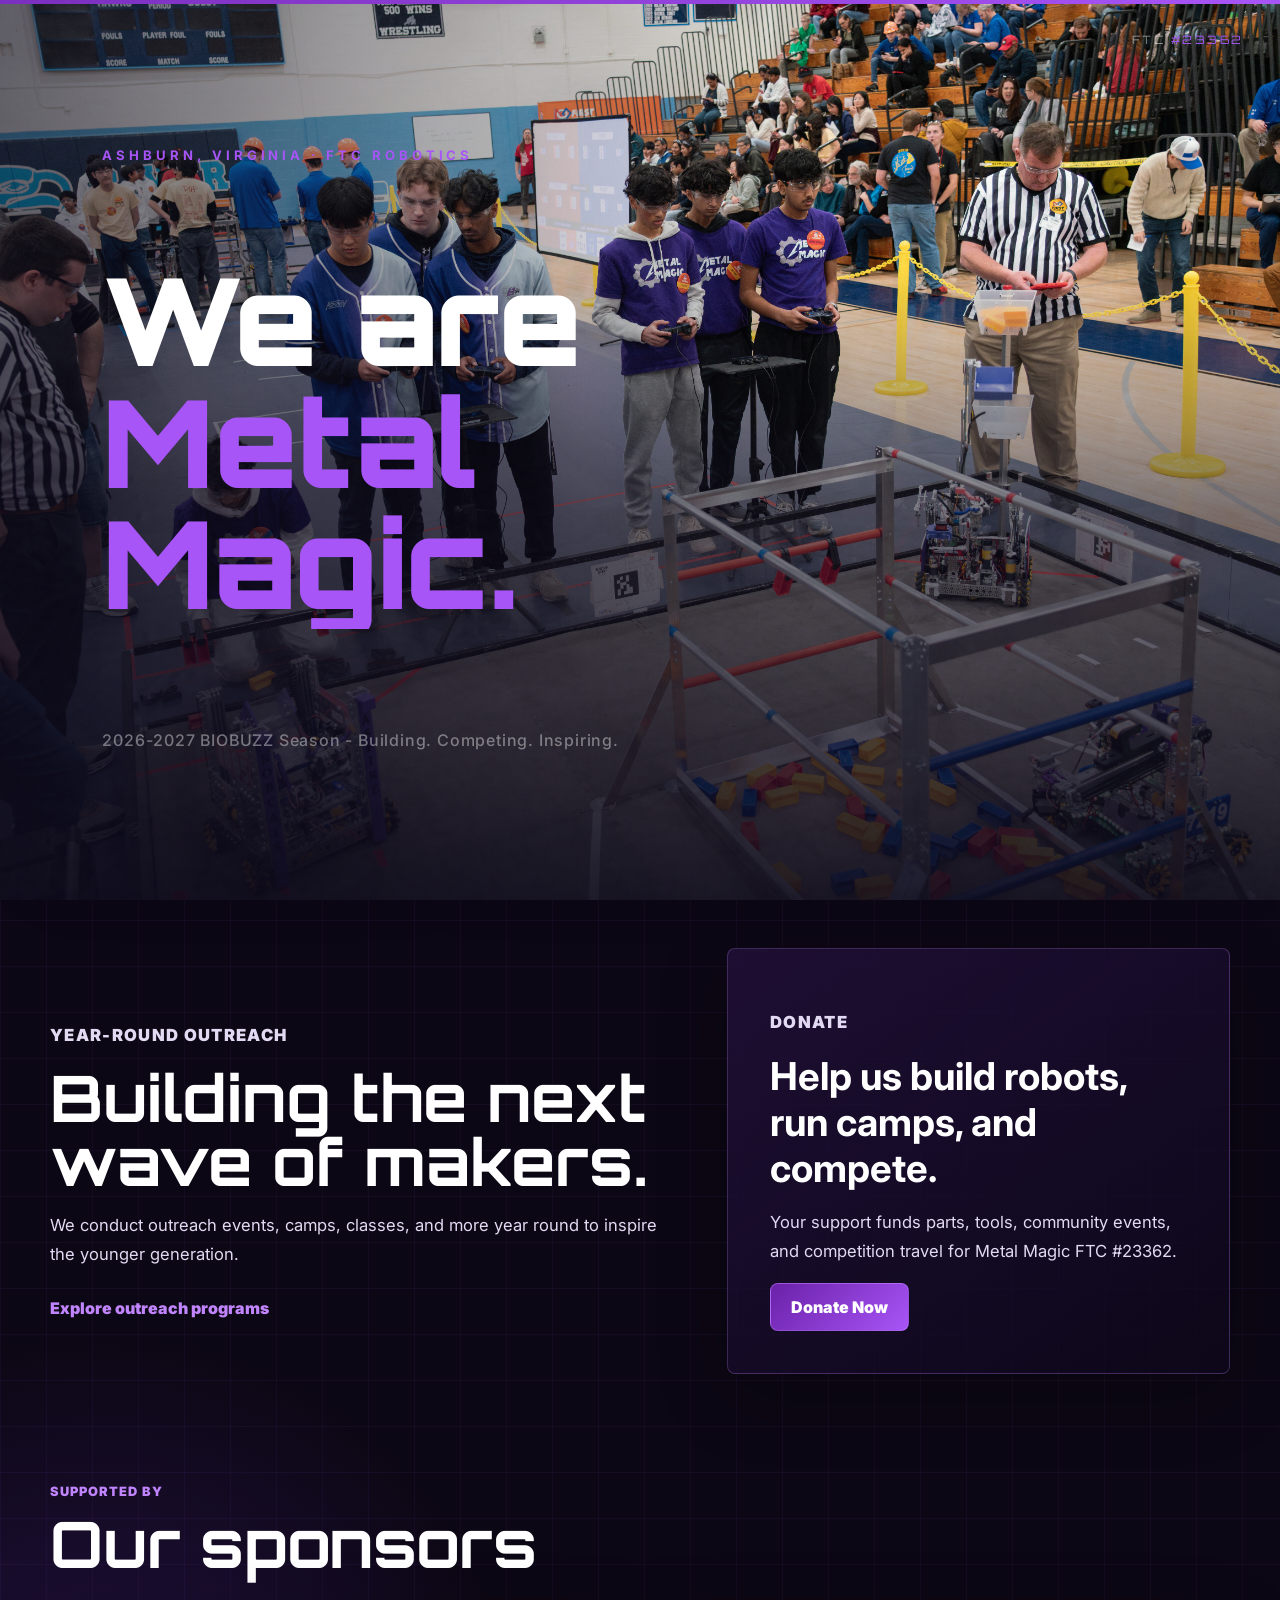
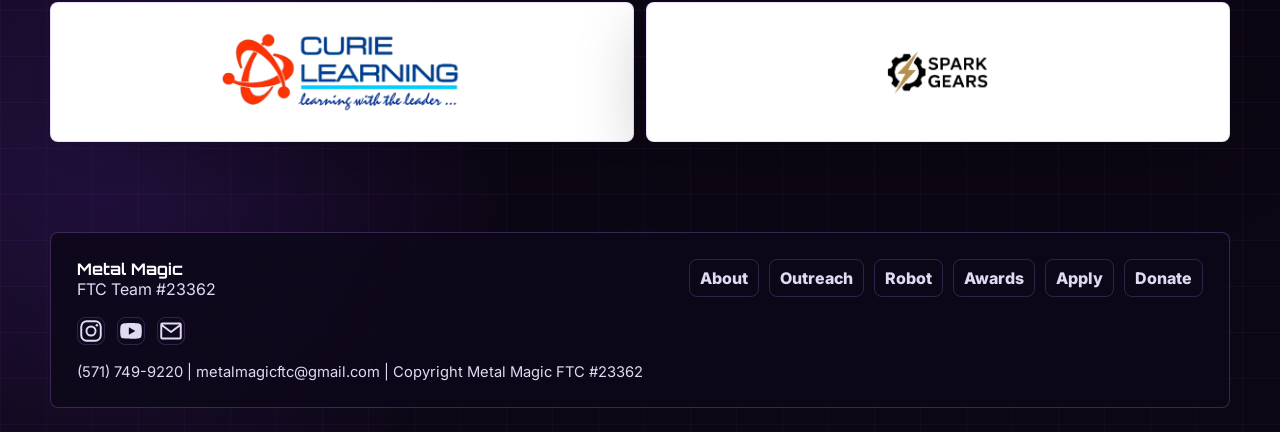
==== index.html @ 03a7cc34 "changed typo in number" ====
<!doctype html>
<html lang="en">
  <head>
    <meta charset="UTF-8" />
    <meta name="viewport" content="width=device-width, initial-scale=1.0" />
    <meta name="description" content="Metal Magic FTC Team #23362, a veteran robotics team from Ashburn, Virginia." />
    <title>Metal Magic FTC #23362</title>
    <link rel="preconnect" href="https://fonts.googleapis.com" />
    <link rel="preconnect" href="https://fonts.gstatic.com" crossorigin />
    <link href="https://fonts.googleapis.com/css2?family=Inter:wght@400;500;600;700;800;900&family=Orbitron:wght@700;800;900&display=swap" rel="stylesheet" />
    <link rel="icon" href="favicon.svg" type="image/svg+xml" />
    <link rel="stylesheet" href="styles.css" />

    <style>
      /* ═══════════════════════════════════════
         INTRO OVERLAY — scoped, no conflicts
         ═══════════════════════════════════════ */
      #mm-intro {
        position: fixed;
        inset: 0;
        z-index: 9999;
        background: #0d0a1a; /* deep purple-black matching team purple */
        display: flex;
        flex-direction: column;
        align-items: flex-start;
        justify-content: center;
        overflow: hidden;
      }

      /* full-bleed competition photo */
      #mm-intro-photo {
        position: absolute;
        inset: 0;
        background: url('assets/homebg2.jpg') center 30% / cover no-repeat;
        opacity: 0;
        transform: scale(1.06);
        transition: opacity 1s ease, transform 14s cubic-bezier(0.16,1,0.3,1);
        will-change: transform, opacity;
      }

      /* layered dark gradient — heavy at bottom for text, lighter at top */
      #mm-intro-photo::after {
        content: '';
        position: absolute;
        inset: 0;
        background:
          linear-gradient(to top,    rgba(13,10,26,0.92) 0%,  rgba(13,10,26,0.5) 45%, transparent 70%),
          linear-gradient(to right,  rgba(13,10,26,0.6)  0%,  transparent 65%);
      }

      /* subtle film grain */
      #mm-intro::before {
        content: '';
        position: absolute;
        inset: -50%;
        width: 200%; height: 200%;
        background-image: url("data:image/svg+xml,%3Csvg viewBox='0 0 200 200' xmlns='http://www.w3.org/2000/svg'%3E%3Cfilter id='n'%3E%3CfeTurbulence type='fractalNoise' baseFrequency='0.85' numOctaves='4' stitchTiles='stitch'/%3E%3C/filter%3E%3Crect width='100%25' height='100%25' filter='url(%23n)' opacity='0.05'/%3E%3C/svg%3E");
        pointer-events: none;
        opacity: 0.3;
        animation: mm-grain 0.45s steps(1) infinite;
        z-index: 1;
      }
      @keyframes mm-grain {
        0%   { transform: translate(0,0); }
        25%  { transform: translate(-3%,-2%); }
        50%  { transform: translate(2%, 3%); }
        75%  { transform: translate(-1%, 2%); }
        100% { transform: translate(0,0); }
      }

      /* purple accent bar sweeping in from left at top */
      #mm-intro-bar {
        position: absolute;
        top: 0; left: 0;
        height: 4px;
        width: 0;
        background: linear-gradient(90deg, #7B2FBE, #a855f7);
        z-index: 4;
        transition: width 1.1s cubic-bezier(0.76,0,0.24,1);
      }

      /* team number — top right */
      #mm-intro-badge {
        position: absolute;
        top: 32px; right: 36px;
        font-family: 'Orbitron', monospace;
        font-size: 0.72rem;
        letter-spacing: 0.22em;
        color: rgba(255,255,255,0.5);
        opacity: 0;
        transform: translateY(-6px);
        transition: opacity 0.5s ease, transform 0.5s ease;
        z-index: 5;
      }
      #mm-intro-badge span {
        color: #a855f7;
      }

      /* copy block */
      #mm-intro-copy {
        position: relative;
        z-index: 5;
        padding: 0 8vw;
        width: 100%;
      }

      #mm-intro-eyebrow {
        font-family: 'Inter', sans-serif;
        font-size: clamp(0.6rem, 1.1vw, 0.82rem);
        font-weight: 700;
        letter-spacing: 0.3em;
        text-transform: uppercase;
        color: #a855f7;
        opacity: 0;
        transform: translateY(10px);
        margin-bottom: 22px;
        transition: opacity 0.55s ease, transform 0.55s ease;
      }

      #mm-intro-headline {
        font-family: 'Orbitron', monospace;
        font-weight: 900;
        font-size: clamp(3rem, 9.5vw, 9.5rem);
        line-height: 0.92;
        color: #ffffff;
        letter-spacing: -0.01em;
      }

      .mm-word-wrap {
        display: block;
        overflow: hidden;
        padding-bottom: 0.08em;
      }
      .mm-word {
        display: block;
        transform: translateY(108%);
        transition: transform 0.75s cubic-bezier(0.16,1,0.3,1);
        color: #ffffff;
      }
      .mm-word.purple { color: #a855f7; }

      #mm-intro-sub {
        font-family: 'Inter', sans-serif;
        font-size: clamp(0.8rem, 1.6vw, 1rem);
        font-weight: 500;
        color: rgba(255,255,255,0.4);
        margin-top: 30px;
        letter-spacing: 0.05em;
        opacity: 0;
        transform: translateY(8px);
        transition: opacity 0.6s ease, transform 0.6s ease;
      }

      /* ── fade exit ── */
      #mm-intro.mm-zooming {
        opacity: 0;
        transition: opacity 0.6s ease;
        pointer-events: none;
      }
      #mm-intro.mm-gone { display: none; }

      /* ── site reveal ── */
      .site-shell {
        opacity: 1;              /* visible immediately, behind the intro overlay */
        transition: none;
      }
      .site-shell.mm-visible {
        opacity: 1;
      }

      @media (prefers-reduced-motion: reduce) {
        #mm-intro-photo,
        .mm-word,
        #mm-intro-eyebrow,
        #mm-intro-badge,
        #mm-intro-sub,
        #mm-intro-bar,
        #mm-intro,
        .site-shell {
          transition: none !important;
          animation: none !important;
        }
      }
    </style>
  </head>
  <body class="home-page">

    <!-- ══════════════════════════════════════
         INTRO OVERLAY
         ══════════════════════════════════════ -->
    <div id="mm-intro" aria-hidden="true">
      <div id="mm-intro-photo"></div>
      <div id="mm-intro-bar"></div>
      <div id="mm-intro-badge">FTC <span>#23362</span></div>

      <div id="mm-intro-copy">
        <p id="mm-intro-eyebrow">Ashburn, Virginia · FTC Robotics</p>
        <h2 id="mm-intro-headline" aria-label="We are Metal Magic.">
          <span class="mm-word-wrap"><span class="mm-word">We are</span></span>
          <span class="mm-word-wrap"><span class="mm-word purple">Metal</span></span>
          <span class="mm-word-wrap"><span class="mm-word purple">Magic.</span></span>
        </h2>
        <p id="mm-intro-sub">2026-2027 BIOBUZZ Season - Building. Competing. Inspiring.</p>
      </div>
    </div>
    <!-- ══ END INTRO ══ -->


    <!-- ══════════════════════════════════════
         YOUR EXISTING SITE (unchanged)
         ══════════════════════════════════════ -->
    <div class="site-shell">
      <header class="nav-wrap" data-nav>
        <a class="brand" href="index.html" aria-label="Metal Magic home">
          <img src="assets/brand/team-logo.svg" alt="Metal Magic team logo" />
          <span>
            <strong>Metal Magic</strong>
            <small>#23362</small>
          </span>
        </a>
        <button class="nav-toggle" type="button" aria-label="Open navigation" data-menu-toggle>
          <span></span><span></span><span></span>
        </button>
        <nav class="nav-links" data-menu>
          <a href="index.html" aria-current="page">Home</a>
          <a href="about.html">About</a>
          <a href="outreach.html">Outreach</a>
          <a href="robot-design.html">Robot & Design</a>
          <a href="awards.html">Awards & Competitions</a>
          <a href="apply.html">Apply</a>
          <a href="https://hcb.hackclub.com/donations/start/metalmagic" target="_blank" rel="noreferrer">Donate</a>
        </nav>
      </header>

      <main>
        <section class="hero page-section">
          <div class="hero-grid">
            <div class="hero-copy">
              <p class="eyebrow reveal">Ashburn, Virginia FTC Robotics</p>
              <h1 class="hero-title" aria-label="Metal Magic 23362">
                <span class="stagger">Metal</span>
                <span class="stagger">Magic</span>
                <span class="team-number stagger">#23362</span>
              </h1>
              <p class="hero-subtitle reveal">
                Veteran FTC Team from Ashburn, VA. Founded in early 2023 and now building
                for the 2026-2027 BIOBUZZ season.
              </p>
              <div class="button-row reveal">
                <a class="btn btn-primary" href="about.html">About Us</a>
                <a class="btn btn-secondary" href="robot-design.html">Robot & Design</a>
              </div>
            </div>
            <div class="hero-visual reveal" data-parallax>
              <div class="orbital-ring"></div>
              <div class="robot-fallback" aria-hidden="true">
                <div class="bot-top"></div>
                <div class="bot-core">
                  <span></span><span></span><span></span>
                </div>
                <div class="bot-base"></div>
              </div>
              <img
                class="robot-float"
                src="assets/robot/hero-robot.png"
                alt="Metal Magic FTC robot"
              />
            </div>
          </div>
        </section>

        <section class="stats-band page-section" aria-label="Team impact stats">
          <div class="stat-card reveal">
            <strong data-count="15">0</strong><span>+</span>
            <p>Outreach Events</p>
          </div>
          <div class="stat-card reveal">
            <strong data-count="15000">0</strong><span>+</span>
            <p>People Reached</p>
          </div>
          <div class="stat-card reveal">
            <strong data-count="300">0</strong><span>+</span>
            <p>Hours Volunteered</p>
          </div>
        </section>

        <section class="split-section page-section">
          <div class="section-copy reveal">
            <p class="eyebrow">Year-Round Outreach</p>
            <h2>Building the next wave of makers.</h2>
            <p>
              We conduct outreach events, camps, classes, and more year round to inspire
              the younger generation.
            </p>
            <a class="text-link" href="outreach.html">Explore outreach programs</a>
          </div>
          <div class="feature-card reveal">
            <p class="card-kicker">Donate</p>
            <h3>Help us build robots, run camps, and compete.</h3>
            <p>
              Your support funds parts, tools, community events, and competition travel for
              Metal Magic FTC #23362.
            </p>
            <a
              class="btn btn-primary"
              href="https://hcb.hackclub.com/donations/start/metal-magic-ftc-23362"
              target="_blank"
              rel="noreferrer"
              >Donate Now</a
            >
          </div>
        </section>

        <section class="sponsors-section page-section" aria-labelledby="sponsors-heading">
          <div class="section-heading reveal">
            <p class="eyebrow">Supported by</p>
            <h2 id="sponsors-heading">Our sponsors</h2>
          </div>
          <div class="sponsor-grid">
            
              <a class="sponsor-card reveal"
              href="https://curielearning.com/"
              target="_blank"
              rel="noreferrer"
              aria-label="Curie Learning"
            >
              <img src="assets/sponsors/curie.jpg" alt="Curie Learning logo" />
            </a>
            
              <a class="sponsor-card reveal"
              href="https://www.sparkgearsinitiative.org/"
              target="_blank"
              rel="noreferrer"
              aria-label="Spark Gears Initiative"
            >
              <img src="assets/sponsors/sparkgears.jpg" alt="Spark Gears Initiative logo" />
            </a>
          </div>
        </section>
      </main>

      <footer class="footer">
        <div class="footer-brand">
          <strong>Metal Magic</strong>
          <span>FTC Team #23362</span>
        </div>
        <div class="footer-links">
          <a href="about.html">About</a>
          <a href="outreach.html">Outreach</a>
          <a href="robot-design.html">Robot</a>
          <a href="awards.html">Awards</a>
          <a href="apply.html">Apply</a>
          <a href="https://hcb.hackclub.com/donations/start/metal-magic-ftc-23362" target="_blank" rel="noreferrer">Donate</a>
        </div>
        <div class="socials" aria-label="Social links">
          <a href="https://www.instagram.com/metalmagicftc" target="_blank" rel="noreferrer" aria-label="Instagram">
            <svg viewBox="0 0 24 24" aria-hidden="true" focusable="false">
              <rect x="3" y="3" width="18" height="18" rx="5" ry="5" fill="none" stroke="currentColor" stroke-width="1.8"></rect>
              <circle cx="12" cy="12" r="4.2" fill="none" stroke="currentColor" stroke-width="1.8"></circle>
              <circle cx="17.4" cy="6.6" r="1.15" fill="currentColor"></circle>
            </svg>
          </a>
          <a href="https://www.youtube.com/@metalmagicftc" target="_blank" rel="noreferrer" aria-label="YouTube">
            <svg viewBox="0 0 24 24" aria-hidden="true" focusable="false">
              <path d="M21.6 7.2a2.8 2.8 0 0 0-2-2C17.9 4.7 12 4.7 12 4.7s-5.9 0-7.6.5a2.8 2.8 0 0 0-2 2A29.2 29.2 0 0 0 2 12a29.2 29.2 0 0 0 .4 4.8 2.8 2.8 0 0 0 2 2c1.7.5 7.6.5 7.6.5s5.9 0 7.6-.5a2.8 2.8 0 0 0 2-2A29.2 29.2 0 0 0 22 12a29.2 29.2 0 0 0-.4-4.8ZM10 15.5v-7l6 3.5-6 3.5Z" fill="currentColor"></path>
            </svg>
          </a>

          <a href="mailto:metalmagicftc@gmail.com" aria-label="Email">
            <svg viewBox="0 0 24 24" aria-hidden="true" focusable="false">
              <path d="M4 5h16a1 1 0 0 1 1 1v12a1 1 0 0 1-1 1H4a1 1 0 0 1-1-1V6a1 1 0 0 1 1-1Zm0 2 8 6 8-6" fill="none" stroke="currentColor" stroke-width="1.8" stroke-linecap="round" stroke-linejoin="round"></path>
            </svg>
          </a>
        </div>
        <p class="footer-meta">
          (571) 749-9220 | metalmagicftc@gmail.com | Copyright Metal Magic FTC #23362
        </p>
      </footer>
    </div>
    <!-- ══ END SITE ══ -->

    <script src="script.js"></script>

    <script>
      /* ── Metal Magic Intro Sequence ── */
      (function () {
        var reduced = window.matchMedia('(prefers-reduced-motion: reduce)').matches;
        var done = false;

        function after(ms, fn) { return setTimeout(fn, reduced ? 0 : ms); }

        var intro   = document.getElementById('mm-intro');
        var photo   = document.getElementById('mm-intro-photo');
        var bar     = document.getElementById('mm-intro-bar');
        var badge   = document.getElementById('mm-intro-badge');
        var eyebrow = document.getElementById('mm-intro-eyebrow');
        var words   = document.querySelectorAll('#mm-intro-headline .mm-word');
        var sub     = document.getElementById('mm-intro-sub');
        var shell   = document.querySelector('.site-shell');

        // collect all timers so we can cancel on early exit
        var timers = [];
        function schedule(ms, fn) { timers.push(after(ms, fn)); }

        function dismiss() {
          if (done) return;
          done = true;
          timers.forEach(clearTimeout);
          intro.classList.add('mm-zooming');
          setTimeout(function () {
            intro.classList.add('mm-gone');
            shell.classList.add('mm-visible');
          }, reduced ? 0 : 620);
        }

        // 1 — photo fades + slow zoom
        schedule(60, function () {
          photo.style.opacity   = '1';
          photo.style.transform = 'scale(1)';
        });

        // 2 — purple bar sweeps across top
        schedule(150, function () {
          bar.style.width = '100%';
        });

        // 3 — badge drops in
        schedule(420, function () {
          badge.style.opacity   = '1';
          badge.style.transform = 'translateY(0)';
        });

        // 4 — eyebrow
        schedule(720, function () {
          eyebrow.style.opacity   = '1';
          eyebrow.style.transform = 'translateY(0)';
        });

        // 5 — words clip up one by one
        [980, 1180, 1390].forEach(function (delay, i) {
          schedule(delay, function () {
            words[i].style.transform = 'translateY(0)';
          });
        });

        // 6 — subtitle
        schedule(1750, function () {
          sub.style.opacity   = '1';
          sub.style.transform = 'translateY(0)';
        });

        // 7 — auto-dismiss after hold
        schedule(3300, dismiss);

      })();
    </script>

  </body>
</html>
---- styles.css ----
:root {
  --bg: #0c0714;
  --bg-2: #12091f;
  --surface: rgba(32, 16, 56, 0.72);
  --surface-strong: rgba(47, 22, 82, 0.78);
  --purple: #7c3aed;
  --violet: #a855f7;
  --glow: #c084fc;
  --text: #ffffff;
  --muted: #e2d9f3;
  --line: rgba(192, 132, 252, 0.26);
  --radius: 8px;
  --max: 1180px;
}

* {
  box-sizing: border-box;
}

html {
  scroll-behavior: smooth;
}

body {
  margin: 0;
  min-height: 100vh;
  color: var(--text);
  font-family: "Inter", system-ui, sans-serif;
  background:
    linear-gradient(rgba(168, 85, 247, 0.06) 1px, transparent 1px),
    linear-gradient(90deg, rgba(168, 85, 247, 0.05) 1px, transparent 1px),
    radial-gradient(circle at 72% 16%, rgba(168, 85, 247, 0.28), transparent 28rem),
    radial-gradient(circle at 8% 86%, rgba(124, 58, 237, 0.2), transparent 26rem),
    var(--bg);
  background-size: 46px 46px, 46px 46px, auto, auto, auto;
  overflow-x: hidden;
  cursor: crosshair;
}

body::before {
  content: "";
  position: fixed;
  inset: 0;
  pointer-events: none;
  background: linear-gradient(110deg, transparent 0 44%, rgba(192, 132, 252, 0.08) 45%, transparent 46% 100%);
  animation: scan 10s linear infinite; /* <-- Changed from 4.8s to 15s */
  z-index: -1;
}

@media (hover: none), (pointer: coarse) {
  body {
    cursor: auto;
  }

  .cursor-aura,
  .cursor-readout {
    display: none !important;
  }
}

.starfield-canvas,
.cursor-aura {
  position: fixed;
  inset: 0;
  pointer-events: none;
}

.starfield-canvas {
  z-index: 0;
  mix-blend-mode: screen;
}

.cursor-aura {
  z-index: 1;
  opacity: 0;
  background: radial-gradient(circle at var(--cursor-x, 50%) var(--cursor-y, 50%), rgba(255, 255, 255, 0.16), rgba(192, 132, 252, 0.18) 8rem, transparent 18rem);
  transition: opacity 180ms ease;
}

.cursor-readout {
  position: fixed;
  left: var(--cursor-x, 50%);
  top: var(--cursor-y, 50%);
  z-index: 40;
  pointer-events: none;
  opacity: 0;
  transform: translate(18px, 18px) scale(0.94);
  padding: 7px 10px;
  border: 1px solid rgba(192, 132, 252, 0.48);
  border-radius: 999px;
  color: white;
  background: rgba(13, 8, 25, 0.78);
  box-shadow: 0 0 28px rgba(168, 85, 247, 0.28);
  backdrop-filter: blur(12px);
  font: 900 0.72rem "Orbitron", sans-serif;
  letter-spacing: 0.08em;
  text-transform: uppercase;
  transition: opacity 160ms ease, transform 160ms ease;
}

body.cursor-active .cursor-aura {
  opacity: 1;
}

body.cursor-active .cursor-readout.active {
  opacity: 1;
  transform: translate(18px, 18px) scale(1);
}

a {
  color: inherit;
  text-decoration: none;
}

img {
  max-width: 100%;
  display: block;
}

.site-shell img:not(.brand img):not(.robot-float):not(.sponsor-card img) {
  width: 100%;
  height: clamp(160px, 24vh, 240px);
  max-height: clamp(160px, 24vh, 240px);
  object-fit: cover;
  object-position: center;
  border-radius: var(--radius);
}

.site-shell {
  position: relative;
  z-index: 2;
  min-height: 100vh;
  animation: pageIn 520ms ease both;
}

.nav-wrap {
  position: sticky; 
  top: 14px;
  z-index: 20;
  width: min(calc(100% - 32px), var(--max));
  margin: 14px auto 0;
  min-height: 76px;
  display: flex;
  align-items: center;
  justify-content: space-between;
  gap: 18px;
  padding: 12px 14px;
  border: 1px solid var(--line);
  border-radius: var(--radius);
  background: rgba(13, 8, 25, 0.68);
  backdrop-filter: blur(18px);
  box-shadow: 0 18px 70px rgba(0, 0, 0, 0.28);
  transition: border-color 220ms ease, background 220ms ease;
}

.nav-wrap.scrolled {
  background: rgba(13, 8, 25, 0.9);
  border-color: rgba(192, 132, 252, 0.48);
}

.brand {
  display: flex;
  align-items: center;
  gap: 12px;
  min-width: max-content;
}

.brand img {
  width: 48px;
  height: 48px;
  object-fit: contain;
  border-radius: 50%;
  border: 1px solid rgba(192, 132, 252, 0.45);
  background: #4e2379;
}

.brand.image-failed::before {
  content: "";
  width: 48px;
  height: 48px;
  display: grid;
  place-items: center;
  border-radius: 50%;
  border: 1px solid rgba(192, 132, 252, 0.6);
  background: #4e2379 url("assets/brand/team-logo.svg") center / contain no-repeat;
  box-shadow: 0 0 24px rgba(168, 85, 247, 0.3);
}

.brand.image-failed img {
  display: none;
}

.brand strong,
.team-number,
h1,
h2 {
  font-family: "Orbitron", "Inter", sans-serif;
}

.brand strong {
  display: block;
  font-size: 1rem;
}

.brand small {
  display: block;
  color: var(--glow);
  font-weight: 800;
  letter-spacing: 0;
}

.nav-links {
  display: flex;
  align-items: center;
  justify-content: flex-end;
  gap: 6px;
  flex-wrap: wrap;
}

.nav-links a {
  padding: 10px 12px;
  border-radius: var(--radius);
  color: var(--muted);
  font-size: 0.9rem;
  font-weight: 700;
  transition: color 180ms ease, background 180ms ease, box-shadow 180ms ease;
}

.nav-links a:hover,
.nav-links a[aria-current="page"] {
  color: white;
  background: linear-gradient(135deg, rgba(107, 33, 168, 0.95), rgba(168, 85, 247, 0.9));
  box-shadow: 0 0 0 1px rgba(255, 255, 255, 0.08), 0 0 24px rgba(168, 85, 247, 0.28);
}

.nav-links a,
.btn,
.hero-copy,
.hero-visual,
.section-copy,
.stat-card,
.feature-card,
.member-card,
.event-card,
.robot-card,
.timeline-card,
.story-panel,
.season-photo-slot,
.robot-photo-slot,
.video-frame,
.tab-list button,
.footer-links a,
.socials a {
  transform-style: preserve-3d;
  will-change: transform;
}

.nav-toggle {
  display: none;
  width: 44px;
  height: 44px;
  border: 1px solid var(--line);
  border-radius: var(--radius);
  background: rgba(168, 85, 247, 0.1);
}

.nav-toggle span {
  display: block;
  width: 18px;
  height: 2px;
  margin: 4px auto;
  background: white;
}

.page-section {
  width: min(calc(100% - 36px), var(--max));
  margin: 0 auto;
}

.hero {
  position: relative;
  min-height: 172vh;
  display: grid;
  align-items: start;
  padding: 20px 0 42px; /* <-- Changed the 76px to 20px */
  isolation: isolate;
}

@media (max-width: 900px) {
  .hero {
    min-height: auto;
    padding: 24px 0 28px;
  }

  .hero::after {
    display: none;
  }

  .hero-bg-robot {
    position: relative;
    top: auto;
    opacity: 0.48;
    transform: none;
    margin-bottom: 18px;
  }

  .hero-grid {
    position: static;
    transform: none;
    opacity: 1;
    min-height: auto;
  }

  .hero-title,
  .hero-visual {
    transform: none;
  }

  .hero-visual {
    min-height: 320px;
  }

  .stagger {
    animation: none;
    opacity: 1;
    transform: none;
  }
}

.hero::after {
  content: "SCROLL";
  position: sticky;
  top: calc(100vh - 74px);
  justify-self: center;
  width: 92px;
  min-height: 32px;
  display: grid;
  place-items: center;
  border: 1px solid rgba(192, 132, 252, 0.38);
  border-radius: 999px;
  color: var(--muted);
  font-size: 0.68rem;
  font-weight: 900;
  letter-spacing: 0.16em;
  background: rgba(13, 8, 25, 0.66);
  box-shadow: 0 0 28px rgba(168, 85, 247, 0.22);
  opacity: calc(1 - var(--hero-progress, 0));
}

.hero-bg-robot {
  position: sticky;
  top: 92px;
  grid-area: 1 / 1;
  width: min(118vw, 1320px);
  max-width: none;
  margin: 0 auto;
  opacity: calc(0.18 - (var(--hero-progress, 0) * 0.13));
  filter: grayscale(1) contrast(1.16) brightness(0.78);
  mix-blend-mode: screen;
  transform: translateY(calc(var(--hero-progress, 0) * -90px)) scale(calc(1.08 + (var(--hero-progress, 0) * 0.18)));
  pointer-events: none;
  z-index: -1;
}

.hero-grid,
.split-section {
  display: grid;
  grid-template-columns: minmax(0, 1fr) minmax(320px, 0.82fr);
  gap: clamp(28px, 5vw, 72px);
  align-items: center;
}

.hero-grid {
  position: sticky;
  top: 112px;
  min-height: calc(100vh - 132px);
  transform:
    translateY(calc(var(--hero-progress, 0) * -32px))
    scale(calc(1 - (var(--hero-progress, 0) * 0.08)));
  opacity: calc(1 - (var(--hero-progress, 0) * 0.3));
  transition: transform 80ms linear, opacity 80ms linear;
}

.eyebrow,
.card-kicker {
  color: var(--glow);
  font-weight: 900;
  text-transform: uppercase;
  font-size: 0.8rem;
  letter-spacing: 0.08em;
}

.hero-title {
  margin: 12px 0;
  font-size: clamp(3.2rem, 10vw, 8.6rem);
  line-height: 0.9;
  text-shadow: 0 0 38px rgba(192, 132, 252, 0.34);
  transform: translateX(calc(var(--hero-progress, 0) * -32px));
}

.hero-title span {
  display: block;
}

.team-number {
  color: var(--glow);
  font-size: 0.72em;
}

.stagger {
  opacity: 0;
  transform: translateY(28px);
  animation: revealUp 720ms cubic-bezier(0.2, 0.8, 0.2, 1) forwards;
}

.stagger:nth-child(2) {
  animation-delay: 160ms;
}

.stagger:nth-child(3) {
  animation-delay: 300ms;
}

.hero-subtitle,
.page-hero p,
.section-copy p,
.feature-card p,
.event-card p,
.robot-card p,
.timeline-card p {
  color: var(--muted);
  font-size: 1.04rem;
  line-height: 1.75;
}

.button-row {
  display: flex;
  flex-wrap: wrap;
  gap: 14px;
  margin-top: 28px;
}

.btn {
  position: relative;
  overflow: hidden;
  display: inline-flex;
  align-items: center;
  justify-content: center;
  min-height: 48px;
  padding: 0 20px;
  border-radius: var(--radius);
  font-weight: 900;
  border: 1px solid rgba(192, 132, 252, 0.44);
  transition: transform 180ms ease, box-shadow 180ms ease, border-color 180ms ease;
}

.btn::after {
  content: "";
  position: absolute;
  inset: -80% auto -80% -55%;
  width: 40%;
  transform: rotate(18deg);
  background: rgba(255, 255, 255, 0.28);
  transition: left 320ms ease;
}

.btn:hover {
  transform: translateY(-2px);
  box-shadow: 0 0 36px rgba(168, 85, 247, 0.34);
}

.btn:hover::after {
  left: 120%;
}

.btn-primary {
  background: linear-gradient(135deg, #6b21a8, #a855f7);
}

.btn-secondary {
  background: rgba(26, 15, 46, 0.65);
}

.hero-visual {
  position: relative;
  min-height: 440px;
  display: grid;
  place-items: center;
}

.orbital-ring {
  position: absolute;
  width: min(92%, 520px);
  aspect-ratio: 1;
  border: 1px solid rgba(192, 132, 252, 0.3);
  border-radius: 50%;
  box-shadow: inset 0 0 60px rgba(168, 85, 247, 0.15), 0 0 80px rgba(168, 85, 247, 0.22);
  animation: spin 18s linear infinite;
}

.orbital-ring::before,
.orbital-ring::after {
  content: "";
  position: absolute;
  inset: 12%;
  border: 1px dashed rgba(192, 132, 252, 0.23);
  border-radius: 50%;
}

.robot-float {
  width: min(92%, 720px);
  max-height: 660px;
  object-fit: contain;
  filter: drop-shadow(0 28px 48px rgba(168, 85, 247, 0.28));
  animation: float 4.6s ease-in-out infinite;
}

.hero-visual {
  transform: translateX(calc(var(--hero-progress, 0) * 46px)) scale(calc(1 + (var(--hero-progress, 0) * 0.16)));
}

.robot-fallback {
  display: none;
  position: relative;
  width: min(82%, 430px);
  aspect-ratio: 1.08;
  filter: drop-shadow(0 28px 48px rgba(168, 85, 247, 0.32));
  animation: float 4.6s ease-in-out infinite;
}

.hero-visual.image-failed .robot-fallback {
  display: grid;
  place-items: center;
}

.hero-visual.image-failed .robot-float {
  display: none;
}

.bot-top,
.bot-core,
.bot-base {
  position: absolute;
  border: 2px solid rgba(216, 180, 254, 0.85);
  background: linear-gradient(145deg, rgba(168, 85, 247, 0.32), rgba(15, 8, 30, 0.86));
  box-shadow: inset 0 0 32px rgba(192, 132, 252, 0.18), 0 0 38px rgba(168, 85, 247, 0.3);
}

.bot-top {
  top: 7%;
  left: 28%;
  width: 44%;
  height: 18%;
  border-radius: var(--radius);
}

.bot-core {
  top: 30%;
  left: 17%;
  width: 66%;
  height: 40%;
  border-radius: var(--radius);
  display: flex;
  align-items: center;
  justify-content: center;
  gap: 8%;
}

.bot-core span {
  width: 16%;
  aspect-ratio: 1;
  border-radius: 50%;
  background: #c084fc;
  box-shadow: 0 0 30px rgba(192, 132, 252, 0.9);
}

.bot-base {
  bottom: 10%;
  left: 10%;
  width: 80%;
  height: 16%;
  border-radius: 999px;
}

.stats-band {
  display: grid;
  grid-template-columns: repeat(3, 1fr);
  gap: 16px;
  padding: 22px 0 68px;
}

.stat-card,
.feature-card,
.member-card,
.event-card,
.robot-card,
.timeline-card,
.story-panel,
.season-photo-slot,
.robot-photo-slot {
  position: relative;
  overflow: hidden;
  border: 1px solid var(--line);
  border-radius: var(--radius);
  background: linear-gradient(145deg, rgba(33, 16, 58, 0.82), rgba(14, 8, 27, 0.76));
  backdrop-filter: blur(16px);
  box-shadow: 0 22px 70px rgba(0, 0, 0, 0.24);
}

.stat-card::after,
.feature-card::after,
.member-card::after,
.event-card::after,
.robot-card::after,
.timeline-card::after,
.story-panel::after,
.season-photo-slot::after,
.robot-photo-slot::after {
  content: "";
  position: absolute;
  inset: 0;
  pointer-events: none;
  opacity: var(--hover-spot, 0);
  background: radial-gradient(circle at var(--local-x, 50%) var(--local-y, 50%), rgba(255, 255, 255, 0.18), rgba(192, 132, 252, 0.16) 20%, transparent 54%);
  transition: opacity 180ms ease;
}

.stat-card {
  min-height: 156px;
  padding: 28px;
  text-align: center;
}

.stat-card strong,
.stat-card span {
  font-family: "Orbitron", sans-serif;
  font-size: clamp(2.2rem, 5vw, 4.2rem);
  color: white;
  text-shadow: 0 0 26px rgba(192, 132, 252, 0.42);
}

.stat-card p {
  margin: 8px 0 0;
  color: var(--muted);
  font-weight: 800;
}

.split-section {
  padding: 30px 0 90px;
}

.sponsors-section {
  padding: 8px 0 90px;
}

.sponsor-grid {
  display: grid;
  grid-template-columns: repeat(2, 1fr);
  gap: 12px;
  justify-content: start;
  align-items: start;
}

.sponsor-card {
  display: flex;
  align-items: center;
  justify-content: center;
  width: 100%;
  min-height: 140px;
  padding: 20px;
  border: 1px solid var(--line);
  border-radius: var(--radius);
  background: #ffffff;
  box-shadow: 0 22px 70px rgba(0, 0, 0, 0.24);
  transition: transform 180ms ease, box-shadow 180ms ease, border-color 180ms ease;
}

.sponsor-card:hover {
  transform: translateY(-2px);
  border-color: rgba(192, 132, 252, 0.7);
  box-shadow: 0 0 34px rgba(168, 85, 247, 0.23), 0 24px 70px rgba(0, 0, 0, 0.25);
}

.sponsor-card img {
  width: auto;
  max-width: 100%;
  max-height: 92px;
  height: auto;
  object-fit: contain;
  display: block;
}

.home-story {
  display: grid;
  grid-template-columns: repeat(3, 1fr);
  gap: 18px;
  margin-top: -34vh;
  padding-bottom: 86px;
  position: relative;
  z-index: 3;
}

.story-panel {
  min-height: 340px;
  padding: clamp(22px, 3vw, 34px);
  transform: translateY(calc((1 - var(--story-progress, 0)) * 44px));
  transition: transform 180ms ease, border-color 180ms ease, box-shadow 180ms ease;
}

.story-panel:nth-child(2) {
  transform: translateY(calc((1 - var(--story-progress, 0)) * 74px));
}

.story-panel:nth-child(3) {
  transform: translateY(calc((1 - var(--story-progress, 0)) * 104px));
}

.story-panel h2 {
  margin: 8px 0 16px;
  font-size: clamp(1.45rem, 3vw, 2.35rem);
  line-height: 1.05;
}

.story-panel p:last-child {
  color: var(--muted);
  line-height: 1.7;
}

.section-copy h2,
.section-heading h2,
.page-hero h1 {
  margin: 8px 0 16px;
  font-size: clamp(2.1rem, 5vw, 4.6rem);
  line-height: 1;
}

.feature-card {
  padding: clamp(24px, 4vw, 42px);
}

.feature-card h3 {
  margin: 0 0 10px;
  font-size: clamp(1.55rem, 3vw, 2.4rem);
}

.text-link {
  color: var(--glow);
  font-weight: 900;
  display: inline-flex;
  margin-top: 12px;
}

.page-hero {
  padding: 120px 0 52px;
  max-width: 980px;
}

.section-heading {
  max-width: 820px;
  margin-bottom: 26px;
}

.member-grid {
  display: grid;
  grid-template-columns: repeat(4, 1fr);
  gap: 18px;
  padding-bottom: 92px;
}

.member-card {
  min-height: 360px;
  padding: 14px;
  transition: transform 200ms ease, border-color 200ms ease, box-shadow 200ms ease;
}

.member-card:hover,
.event-card:hover,
.robot-card:hover,
.story-panel:hover,
.timeline-card:hover,
.stat-card:hover,
.feature-card:hover {
  border-color: rgba(192, 132, 252, 0.7);
  box-shadow: 0 0 34px rgba(168, 85, 247, 0.23), 0 24px 70px rgba(0, 0, 0, 0.25);
}

.member-card img,
.member-card.placeholder div {
  width: 100%;
  aspect-ratio: 1 / 1.02;
  object-fit: cover;
  border-radius: var(--radius);
  border: 1px solid rgba(192, 132, 252, 0.28);
}

.member-card.image-failed img {
  display: none;
}

.member-card.image-failed::before {
  content: attr(data-initial);
  width: 100%;
  aspect-ratio: 1 / 1.02;
  display: grid;
  place-items: center;
  border-radius: var(--radius);
  color: white;
  font: 900 4rem "Orbitron", sans-serif;
  border: 1px solid rgba(192, 132, 252, 0.28);
  background:
    linear-gradient(rgba(255, 255, 255, 0.07) 1px, transparent 1px),
    linear-gradient(90deg, rgba(255, 255, 255, 0.06) 1px, transparent 1px),
    radial-gradient(circle at 30% 20%, #c084fc, #6b21a8 48%, #1a0f2e);
  background-size: 20px 20px, 20px 20px, auto;
}

.member-card.placeholder div {
  display: grid;
  place-items: center;
  font: 900 4rem "Orbitron", sans-serif;
  background: radial-gradient(circle at 30% 20%, #c084fc, #6b21a8 48%, #1a0f2e);
}

.member-card h3 {
  margin: 14px 0 6px;
  font-size: 1.12rem;
}

.member-card p,
.member-card span {
  color: var(--muted);
  line-height: 1.5;
}

.member-card p {
  margin: 0 0 8px;
}

.member-card span {
  color: var(--glow);
  font-weight: 800;
}

.event-stack {
  display: grid;
  gap: 18px;
  padding-bottom: 92px;
}

.event-card {
  padding: clamp(22px, 4vw, 38px);
  transition: transform 200ms ease, border-color 200ms ease, box-shadow 200ms ease;
}

.event-card span,
.timeline-card span {
  color: var(--glow);
  font-family: "Orbitron", sans-serif;
  font-weight: 900;
}

.event-card > div:first-child {
  align-self: center;
}

.event-card h2,
.robot-card h2,
.timeline-card h2 {
  margin: 8px 0 8px;
  font-size: clamp(1.4rem, 3vw, 2.25rem);
}

.event-date {
  margin: 0 0 8px;
  padding: 0;
  color: var(--glow);
  font-family: "Orbitron", sans-serif;
  font-size: clamp(1rem, 2.4vw, 1.6rem);
  font-weight: 900;
  line-height: 1;
  text-transform: uppercase;
}

.event-gallery {
  display: grid;
  grid-template-columns: 1fr 1fr;
  gap: 10px;
}

.event-gallery img:first-child,
.event-gallery .event-image-placeholder:first-child {
  grid-column: 1 / -1;
  min-height: 230px;
}

.event-gallery img,
.event-gallery .event-image-placeholder {
  min-height: 150px;
}

.event-with-media {
  display: grid;
  grid-template-columns: minmax(0, 1fr) minmax(260px, 0.6fr);
  gap: 24px;
  align-items: center;
}

.event-gallery img,
.event-image-placeholder {
  width: 100%;
  border-radius: var(--radius);
  border: 1px solid var(--line);
}

.event-gallery img {
  height: 100%;
  object-fit: cover;
}

.event-image-placeholder {
  display: grid;
  place-items: center;
  align-content: center;
  gap: 8px;
  color: white;
  background:
    linear-gradient(rgba(255, 255, 255, 0.07) 1px, transparent 1px),
    linear-gradient(90deg, rgba(255, 255, 255, 0.06) 1px, transparent 1px),
    radial-gradient(circle at 50% 30%, rgba(192, 132, 252, 0.58), rgba(107, 33, 168, 0.4) 46%, rgba(13, 8, 25, 0.92));
  background-size: 22px 22px, 22px 22px, auto;
  text-align: center;
}

.event-image-placeholder strong {
  font: 900 1.45rem "Orbitron", sans-serif;
}

.event-image-placeholder small {
  color: var(--muted);
  font-weight: 900;
  letter-spacing: 0.08em;
  text-transform: uppercase;
}

.event-with-media.image-failed .event-gallery img {
  display: none;
}

.event-details {
  margin-top: 16px;
  border-top: 1px solid rgba(192, 132, 252, 0.22);
  padding-top: 14px;
}

.event-details summary {
  color: var(--glow);
  cursor: pointer;
  font-weight: 900;
}

.event-details summary:hover {
  color: white;
}

.event-details p {
  margin: 10px 0 0;
}

/* styles.css — find this existing rule and replace it */
.season-tabs {
  padding-top: clamp(40px, 6vw, 72px);  /* ← add this line */
  padding-bottom: 96px;
}

.tab-list {
  display: flex;
  flex-wrap: wrap;
  gap: 10px;
  margin-bottom: 22px;
}

.tab-list button {
  border: 1px solid var(--line);
  border-radius: var(--radius);
  color: var(--muted);
  background: rgba(26, 15, 46, 0.68);
  min-height: 46px;
  padding: 0 16px;
  font-weight: 900;
  cursor: pointer;
}

.tab-list button.active {
  color: white;
  background: linear-gradient(135deg, rgba(107, 33, 168, 0.95), rgba(168, 85, 247, 0.9));
  border-color: rgba(192, 132, 252, 0.4);
  box-shadow: inset 0 0 0 999px rgba(255, 255, 255, 0.04);
}

.tab-panel {
  display: none;
}

.tab-panel.active {
  display: block;
}

.video-frame {
  position: relative;
  aspect-ratio: 16 / 9;
  border-radius: var(--radius);
  overflow: hidden;
  border: 1px solid var(--line);
  background: #050209;
}

.video-frame iframe {
  position: absolute;
  inset: 0;
  width: 100%;
  height: 100%;
  border: 0;
}

.caption {
  color: var(--glow);
  font-weight: 800;
  margin: 12px 0 20px;
}

.robot-grid {
  display: grid;
  grid-template-columns: repeat(2, 1fr);
  gap: 18px;
}

.robot-card {
  padding: clamp(22px, 3vw, 34px);
  transition: transform 200ms ease, border-color 200ms ease, box-shadow 200ms ease;
}

.robot-card.wide {
  max-width: 900px;
}

.robot-photo-slot,
.season-photo-slot {
  min-height: 220px;
  margin-top: 20px;
  display: flex;
  align-items: center;
  justify-content: center;
  gap: 8px;
  color: white;
  text-align: center;
  overflow: visible;
  background:
    linear-gradient(rgba(255, 255, 255, 0.07) 1px, transparent 1px),
    linear-gradient(90deg, rgba(255, 255, 255, 0.06) 1px, transparent 1px),
    radial-gradient(circle at 50% 25%, rgba(192, 132, 252, 0.42), rgba(107, 33, 168, 0.28) 48%, rgba(13, 8, 25, 0.88));
  background-size: 24px 24px, 24px 24px, auto;
}

.robot-photo-slot img,
.season-photo-slot img {
  display: block;
  width: 100%;
  max-width: 100%;
  height: auto !important;
  max-height: none !important;
  object-fit: contain !important;
  padding: 10px;
  filter: drop-shadow(0 24px 36px rgba(168, 85, 247, 0.28));
}

.robot-photo-slot span,
.season-photo-slot span {
  font: 900 1.35rem "Orbitron", sans-serif;
}

.robot-photo-slot small,
.season-photo-slot small {
  color: var(--muted);
  font-weight: 900;
  letter-spacing: 0.08em;
  text-transform: uppercase;
}

.season-photo-slot {
  min-height: clamp(320px, 46vh, 520px);
  padding: 10px;
}

.glow-list {
  display: grid;
  gap: 10px;
  padding-left: 18px;
  color: var(--muted);
  line-height: 1.6;
}

.timeline {
  position: relative;
  display: grid;
  gap: 26px;
  padding-bottom: 96px;
}

.timeline::before {
  content: "";
  position: absolute;
  left: 15px;
  top: 8px;
  width: 2px;
  height: calc(100% - 98px);
  background: linear-gradient(var(--glow), rgba(192, 132, 252, 0.05));
  transform-origin: top;
  animation: lineDraw 1.4s ease both;
}

.timeline-item {
  position: relative;
  display: grid;
  grid-template-columns: 32px minmax(0, 1fr);
  gap: 20px;
}

.timeline-dot {
  width: 32px;
  height: 32px;
  border-radius: 50%;
  background: var(--violet);
  border: 7px solid var(--bg);
  box-shadow: 0 0 28px rgba(192, 132, 252, 0.72);
  z-index: 1;
}

.timeline-card {
  padding: clamp(22px, 4vw, 38px);
}

.award-group {
  border-top: 1px solid rgba(192, 132, 252, 0.16);
  padding-top: 15px;
  margin-top: 15px;
}

.award-group h3 {
  margin: 0 0 6px;
}

.award-group p {
  margin: 4px 0;
}

.season-note {
  color: white;
  font-weight: 900;
}

.footer {
  width: min(calc(100% - 36px), var(--max));
  margin: 0 auto 24px;
  padding: 26px;
  border: 1px solid var(--line);
  border-radius: var(--radius);
  background: rgba(13, 8, 25, 0.82);
  display: grid;
  grid-template-columns: 1fr auto;
  gap: 18px;
  align-items: start;
}

.footer-brand strong {
  display: block;
  font-family: "Orbitron", sans-serif;
}

.footer-brand span,
.footer-meta {
  color: var(--muted);
}

.footer-links {
  display: flex;
  flex-wrap: wrap;
  gap: 10px;
  justify-content: flex-end;
}

.socials {
  display: flex;
  flex-wrap: wrap;
  gap: 10px;
  justify-content: flex-start;
  grid-column: 1 / -1;
}

.footer-links a,
.socials a {
  color: var(--muted);
  font-weight: 800;
  padding: 8px 10px;
  border: 1px solid rgba(192, 132, 252, 0.22);
  border-radius: var(--radius);
}

.socials a {
  display: inline-flex;
  align-items: center;
  justify-content: center;
  width: 28px;
  height: 28px;
  padding: 0;
  overflow: hidden;
  box-sizing: border-box;
}

.socials a svg {
  width: 14px;
  height: 14px;
  display: block;
}

.footer .socials {
  display: flex;
  gap: 12px;
  align-items: center;
}

.footer .socials img {
  width: 28px;
  height: 28px;
  object-fit: contain;
  display: block;
  border-radius: 4px;
}

.footer .socials svg {
  width: 28px;
  height: 28px;
  display: block;
}

.socials a:hover,
.footer-links a:hover {
  color: white;
  border-color: rgba(192, 132, 252, 0.62);
}

.footer-meta {
  grid-column: 1 / -1;
  margin: 0;
  font-size: 0.92rem;
}

.reveal {
  opacity: 0;
  transform: translateY(22px);
  transition: opacity 680ms ease, transform 680ms ease;
}

.reveal.is-visible {
  opacity: 1;
  transform: translateY(0);
}

@keyframes revealUp {
  to {
    opacity: 1;
    transform: translateY(0);
  }
}

@keyframes pageIn {
  from {
    opacity: 0;
  }
}

@keyframes scan {
  0% {
    transform: translateX(-80%); /* Changed from -40% */
  }
  100% {
    transform: translateX(80%); /* Changed from 40% */
  }
}

@keyframes float {
  0%,
  100% {
    transform: translateY(0) rotate(-1deg);
  }
  50% {
    transform: translateY(-18px) rotate(1.2deg);
  }
}

@keyframes spin {
  to {
    transform: rotate(360deg);
  }
}

@keyframes lineDraw {
  from {
    transform: scaleY(0);
  }
}

@media (max-width: 960px) {
  .nav-toggle {
    display: block;
  }

  .nav-links {
    position: absolute;
    top: calc(100% + 10px);
    right: 0;
    left: auto;
    width: auto;
    min-width: 180px;
    max-width: calc(100vw - 24px);
    display: none;
    padding: 12px;
    border: 1px solid var(--line);
    border-radius: var(--radius);
    background: rgba(13, 8, 25, 0.96);
    box-shadow: 0 18px 50px rgba(0, 0, 0, 0.24);
  }

  .nav-links.open {
    display: grid;
    justify-items: stretch;
  }

  .nav-links.open a {
    width: 100%;
    text-align: left;
  }

  .hero-grid,
  .split-section,
  .event-with-media {
    grid-template-columns: 1fr;
  }

  .hero {
    min-height: 150vh;
  }

  .hero-visual {
    min-height: 320px;
  }

  .stats-band,
  .member-grid,
  .robot-grid,
  .home-story {
    grid-template-columns: repeat(2, 1fr);
  }

  .home-story {
    margin-top: -24vh;
  }

  .footer {
    grid-template-columns: 1fr;
  }

  .footer-links,
  .socials {
    justify-content: flex-start;
  }
}

@media (max-width: 640px) {
  .nav-wrap,
  .page-section,
  .footer {
    width: min(calc(100% - 24px), var(--max));
  }

  .brand img {
    width: 42px;
    height: 42px;
  }

  .brand strong {
    font-size: 0.92rem;
  }

  .hero {
    padding-top: 54px;
    min-height: 136vh;
  }

  .hero-grid {
    top: 108px;
    min-height: auto;
  }

  .button-row {
    display: grid;
  }

  .stats-band,
  .member-grid,
  .robot-grid,
  .home-story {
    grid-template-columns: 1fr;
  }

  .home-story {
    margin-top: -12vh;
  }

  .event-gallery {
    grid-template-columns: repeat(2, minmax(0, 1fr));
    gap: 8px;
  }

  .event-gallery > .event-img-main,
  .event-gallery > .event-placeholder-main,
  .event-gallery > img:first-child,
  .event-gallery > .event-image-placeholder:first-child {
    grid-column: 1 / -1;
    min-height: 220px;
  }

  .event-gallery img,
  .event-gallery .event-image-placeholder {
    min-height: 120px;
  }

  .stat-card {
    min-height: 132px;
  }

  .member-card {
    min-height: auto;
  }

  .page-hero {
    padding-top: 82px;
  }
}

@media (hover: none), (pointer: coarse) {
  .nav-links a:hover,
  .btn:hover,
  .member-card:hover,
  .event-card:hover,
  .robot-card:hover,
  .story-panel:hover,
  .timeline-card:hover,
  .stat-card:hover,
  .feature-card:hover,
  .hero-copy:hover,
  .hero-visual:hover,
  .section-copy:hover,
  .video-frame:hover,
  .tab-list button:hover,
  .footer-links a:hover,
  .socials a:hover {
    transform: none !important;
    box-shadow: none !important;
    border-color: inherit !important;
  }
}

.home-page .hero {
  min-height: auto;
  padding: 24px 0 42px;
}

.home-page .hero::after,
.home-page .hero-bg-robot {
  display: none;
}

.home-page .hero-grid {
  position: static;
  top: auto;
  min-height: auto;
  transform: none;
  opacity: 1;
}

.home-page .hero-copy,
.home-page .hero-visual,
.home-page .hero-grid {
  min-width: 0;
}

.home-page .hero-title,
.home-page .hero-visual {
  transform: none;
}

.home-page .hero-visual {
  min-height: 320px;
}

.home-page .stagger {
  animation: none;
  opacity: 1;
  transform: none;
}

.home-page .hero-title {
  overflow-wrap: anywhere;
  word-break: break-word;
}

.home-page,
.home-page .site-shell {
  overflow-x: hidden;
  max-width: 100%;
}

@media (prefers-reduced-motion: reduce) {
  *,
  *::before,
  *::after {
    animation-duration: 1ms !important;
    scroll-behavior: auto !important;
    transition-duration: 1ms !important;
  }

  .starfield-canvas,
  .cursor-aura {
    display: none;
  }
}
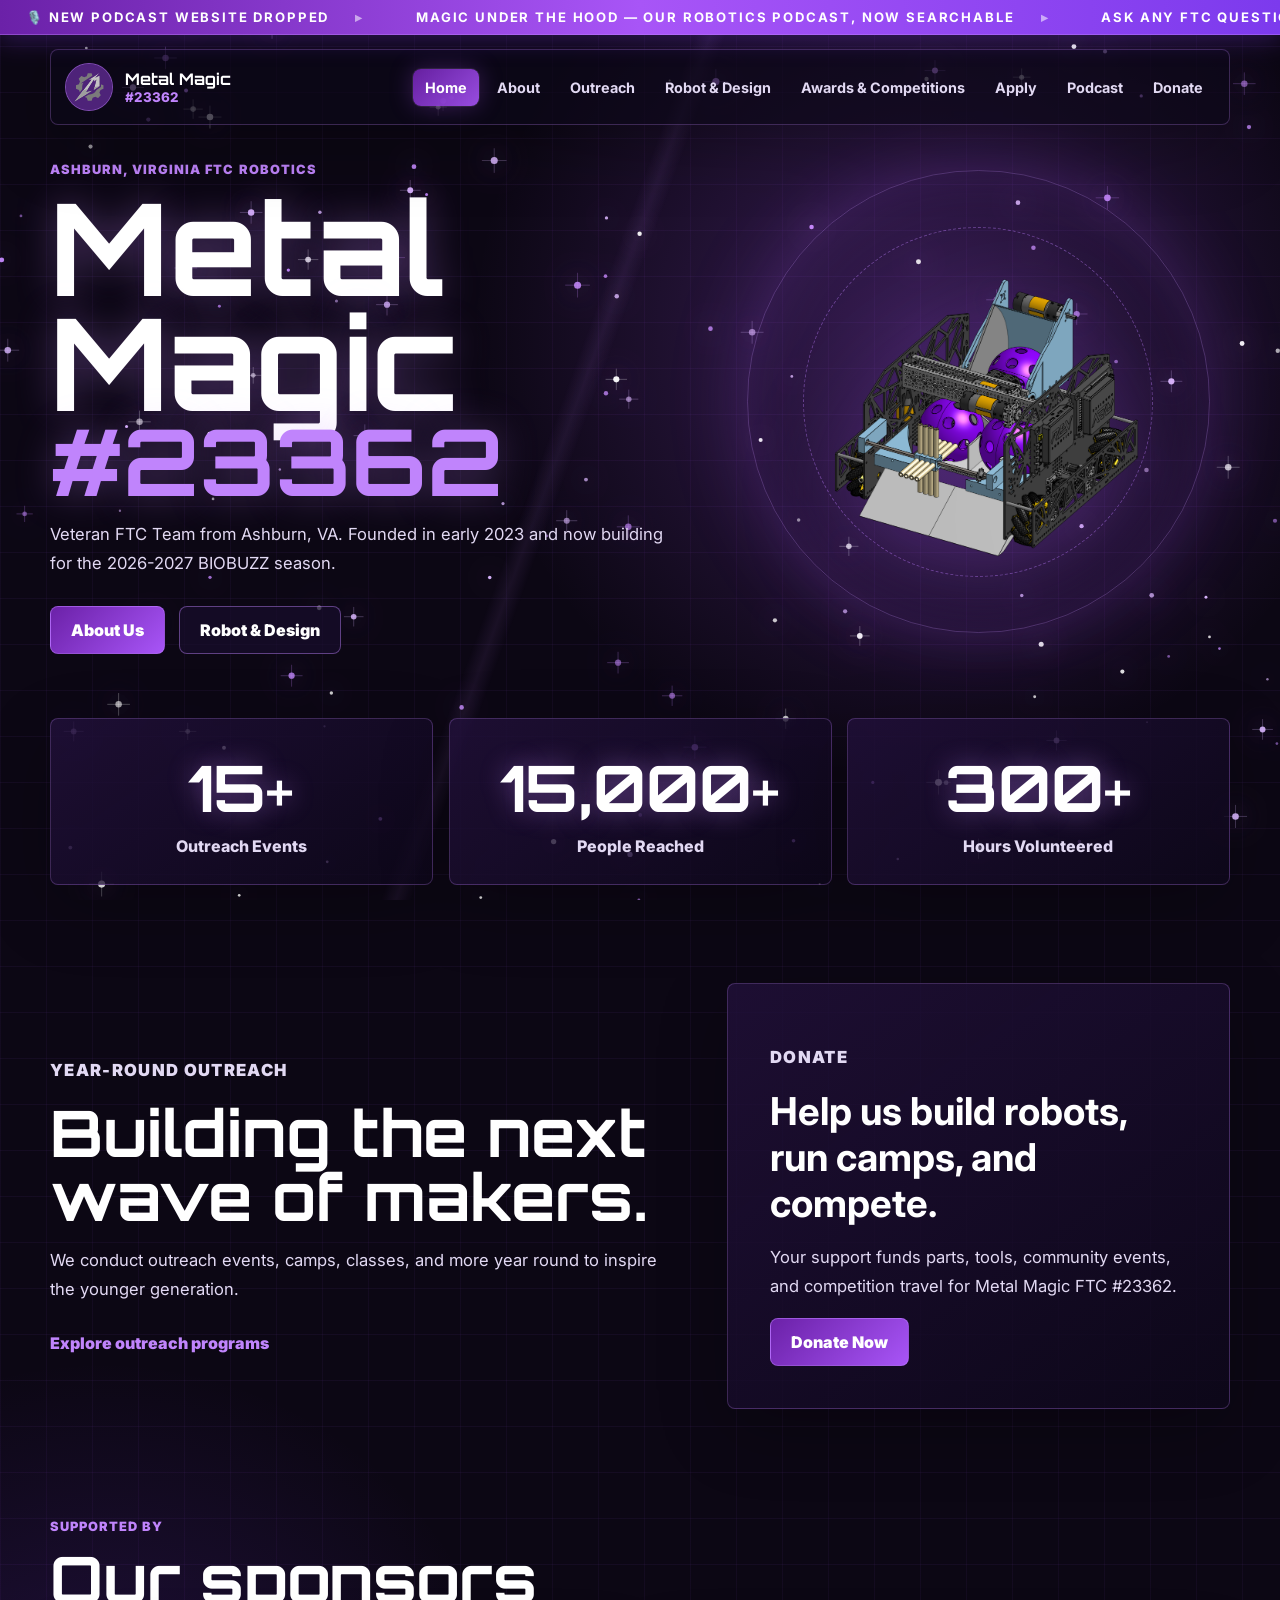
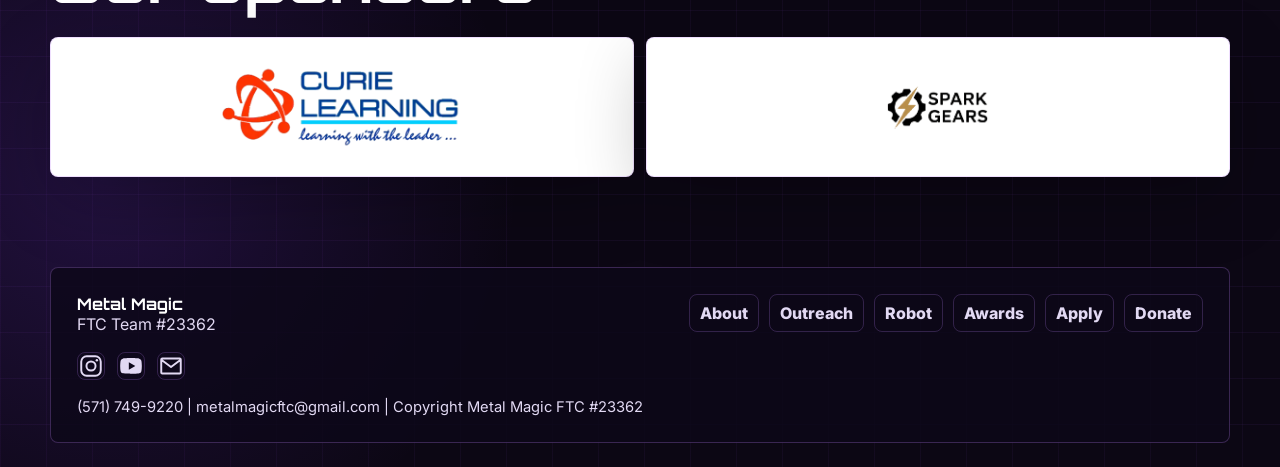
==== commit 04869c78: "banner" ====
--- a/index.html
+++ b/index.html
@@ -210,6 +210,18 @@
          YOUR EXISTING SITE (unchanged)
          ══════════════════════════════════════ -->
     <div class="site-shell">
+      <a class="announce-bar" href="https://magic-under-the-hood.vercel.app/" target="_blank" rel="noreferrer" aria-label="New podcast website: Magic Under the Hood">
+        <div class="announce-track" aria-hidden="true">
+          <span>🎙️ New podcast website dropped</span>
+          <span>Magic Under the Hood — our robotics podcast, now searchable</span>
+          <span>Ask any FTC question, get answers from real teams</span>
+          <span>Listen now →</span>
+          <span>🎙️ New podcast website dropped</span>
+          <span>Magic Under the Hood — our robotics podcast, now searchable</span>
+          <span>Ask any FTC question, get answers from real teams</span>
+          <span>Listen now →</span>
+        </div>
+      </a>
       <header class="nav-wrap" data-nav>
         <a class="brand" href="index.html" aria-label="Metal Magic home">
           <img src="assets/brand/team-logo.svg" alt="Metal Magic team logo" />
@@ -228,6 +240,7 @@
           <a href="robot-design.html">Robot & Design</a>
           <a href="awards.html">Awards & Competitions</a>
           <a href="apply.html">Apply</a>
+          <a href="https://magic-under-the-hood.vercel.app/" target="_blank" rel="noreferrer">Podcast</a>
           <a href="https://hcb.hackclub.com/donations/start/metalmagic" target="_blank" rel="noreferrer">Donate</a>
         </nav>
       </header>
--- a/styles.css
+++ b/styles.css
@@ -17,8 +17,65 @@
   box-sizing: border-box;
 }
 
+/* ── Scrolling announcement banner ── */
+.announce-bar {
+  position: relative;
+  z-index: 25;
+  display: flex;
+  align-items: center;
+  overflow: hidden;
+  width: 100%;
+  padding: 9px 0;
+  color: #ffffff;
+  text-decoration: none;
+  background: linear-gradient(90deg, #6b21a8, #a855f7, #7c3aed);
+  border-bottom: 1px solid rgba(192, 132, 252, 0.4);
+  box-shadow: 0 6px 24px rgba(124, 58, 237, 0.28);
+}
+
+.announce-track {
+  display: flex;
+  flex-shrink: 0;
+  min-width: 100%;
+  gap: 0;
+  white-space: nowrap;
+  animation: announce-scroll 22s linear infinite;
+}
+
+.announce-bar:hover .announce-track {
+  animation-play-state: paused;
+}
+
+.announce-track span {
+  padding: 0 26px;
+  font-family: 'Inter', sans-serif;
+  font-size: 0.82rem;
+  font-weight: 700;
+  letter-spacing: 0.14em;
+  text-transform: uppercase;
+}
+
+.announce-track span::after {
+  content: '\25B8'; /* small triangle separator */
+  margin-left: 26px;
+  color: rgba(255, 255, 255, 0.55);
+}
+
+@keyframes announce-scroll {
+  from { transform: translateX(0); }
+  to   { transform: translateX(-50%); }
+}
+
+@media (prefers-reduced-motion: reduce) {
+  .announce-track {
+    animation: none;
+    justify-content: center;
+  }
+}
+
 html {
   scroll-behavior: smooth;
+  overflow-x: hidden;
 }
 
 body {
@@ -33,7 +90,6 @@
     radial-gradient(circle at 8% 86%, rgba(124, 58, 237, 0.2), transparent 26rem),
     var(--bg);
   background-size: 46px 46px, 46px 46px, auto, auto, auto;
-  overflow-x: hidden;
   cursor: crosshair;
 }
 
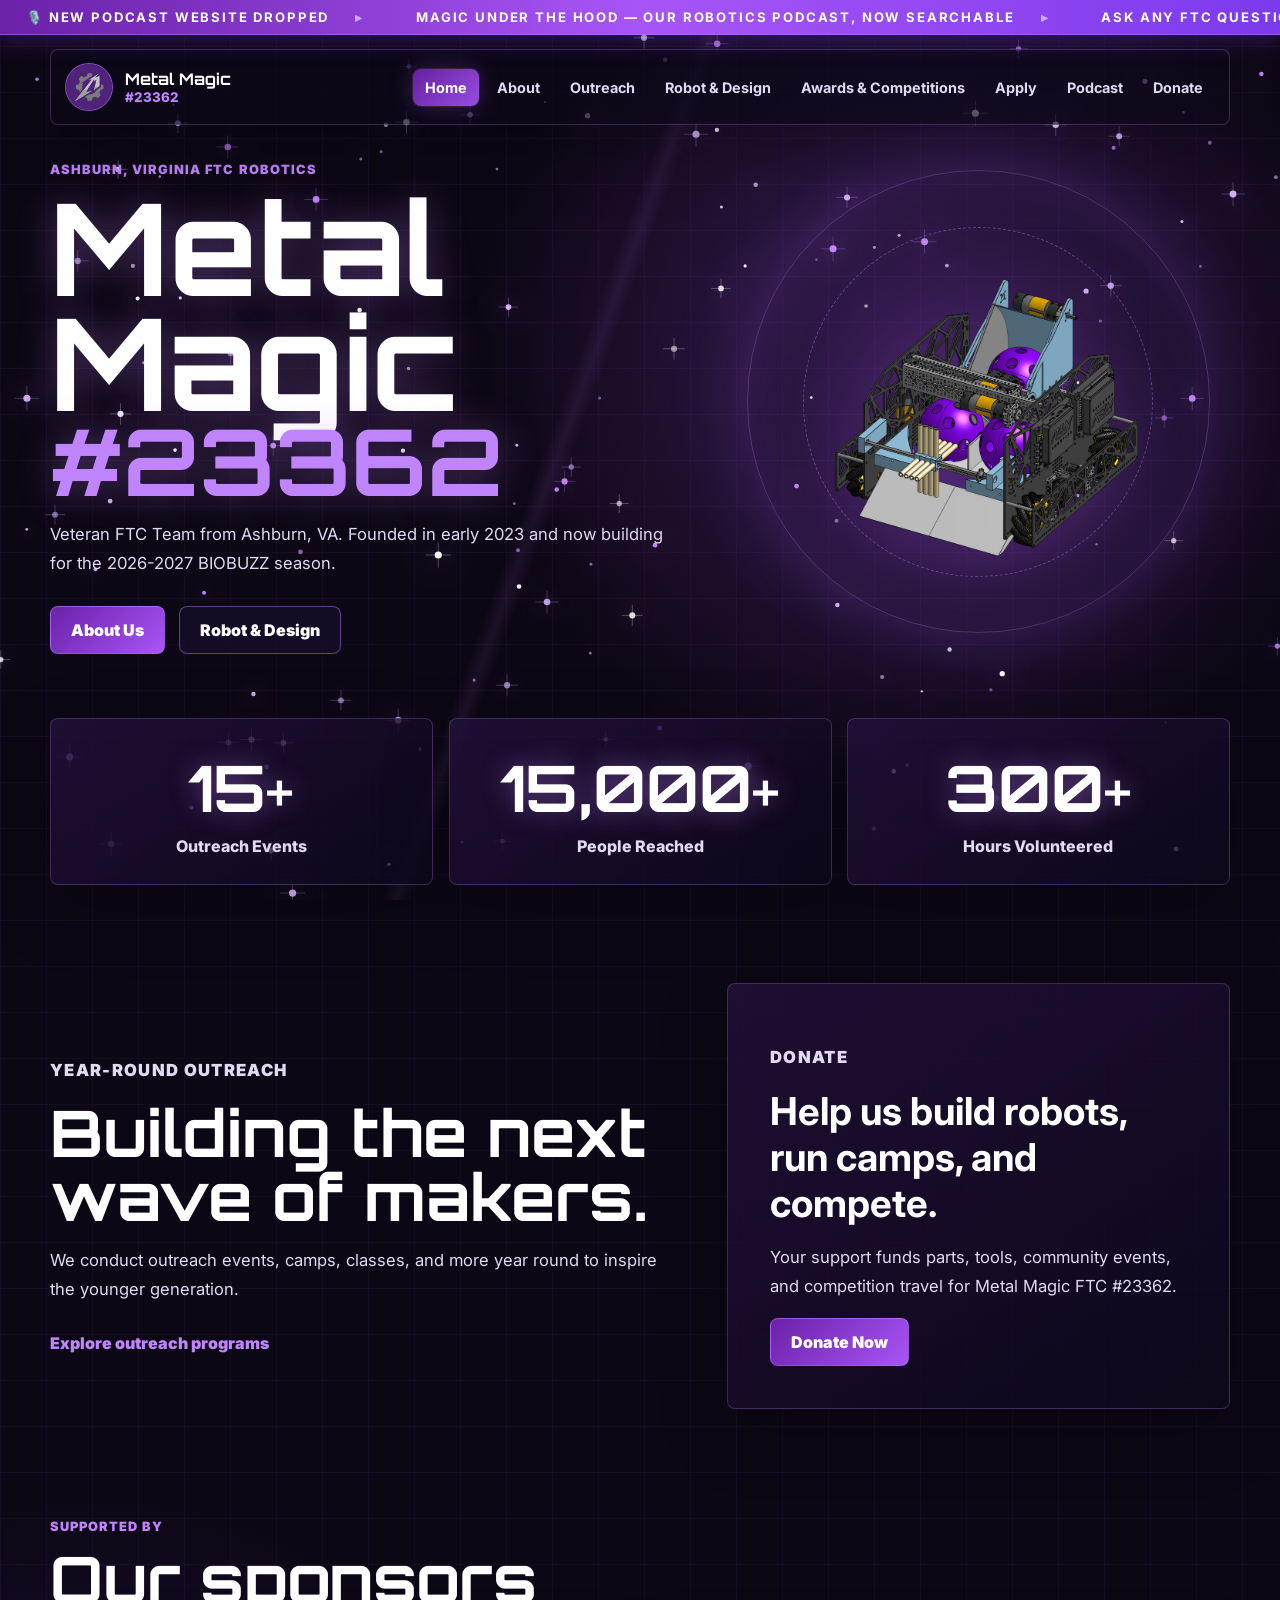
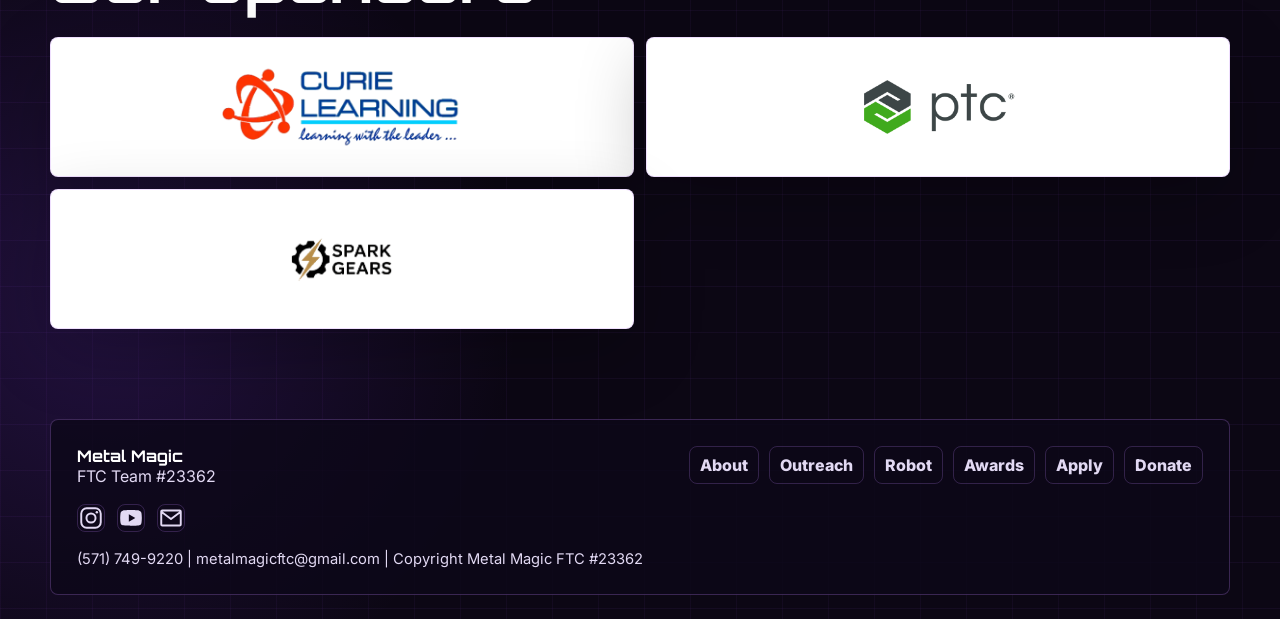
==== commit 2d6a39c3: "ptc" ====
--- a/index.html
+++ b/index.html
@@ -339,7 +339,16 @@
             >
               <img src="assets/sponsors/curie.jpg" alt="Curie Learning logo" />
             </a>
-            
+
+              <a class="sponsor-card reveal"
+              href="https://www.ptc.com/"
+              target="_blank"
+              rel="noreferrer"
+              aria-label="PTC"
+            >
+              <img src="assets/sponsors/ptc.png" alt="PTC logo" />
+            </a>
+
               <a class="sponsor-card reveal"
               href="https://www.sparkgearsinitiative.org/"
               target="_blank"
--- a/styles.css
+++ b/styles.css
@@ -1143,8 +1143,38 @@
 }
 
 .season-photo-slot {
-  min-height: clamp(320px, 46vh, 520px);
-  padding: 10px;
+  min-height: 0;
+  padding: 0;
+  border: none;
+  border-radius: 0;
+  background: none;
+  box-shadow: none;
+  backdrop-filter: none;
+  overflow: visible;
+}
+
+.season-photo-slot img {
+  padding: 0;
+  border-radius: var(--radius);
+}
+
+/* Two-up photo grid (DECODE): 50/50 on desktop, stacked on mobile */
+.season-photo-grid {
+  display: grid;
+  grid-template-columns: 1fr 1fr;
+  gap: 16px;
+  align-items: start;
+  margin-top: 20px;
+}
+
+.season-photo-grid .season-photo-slot {
+  margin-top: 0;
+}
+
+@media (max-width: 640px) {
+  .season-photo-grid {
+    grid-template-columns: 1fr;
+  }
 }
 
 .glow-list {
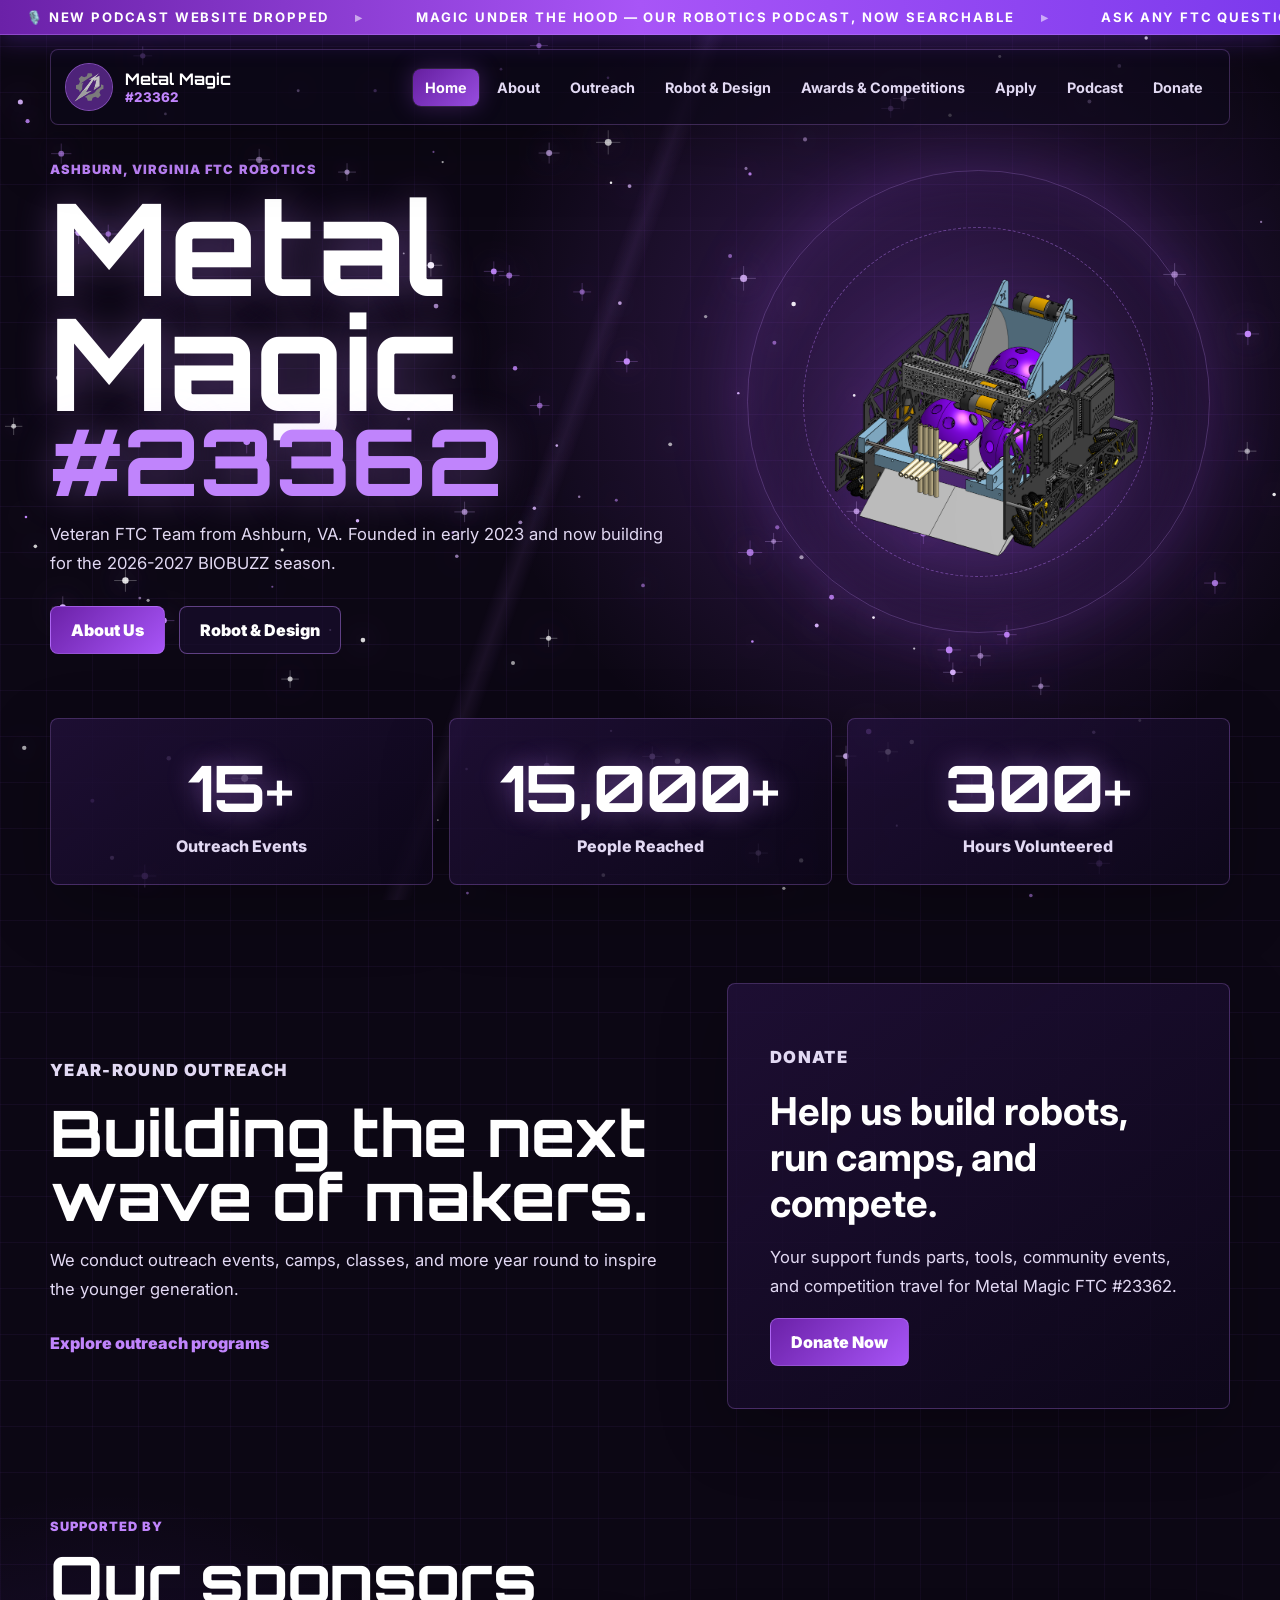
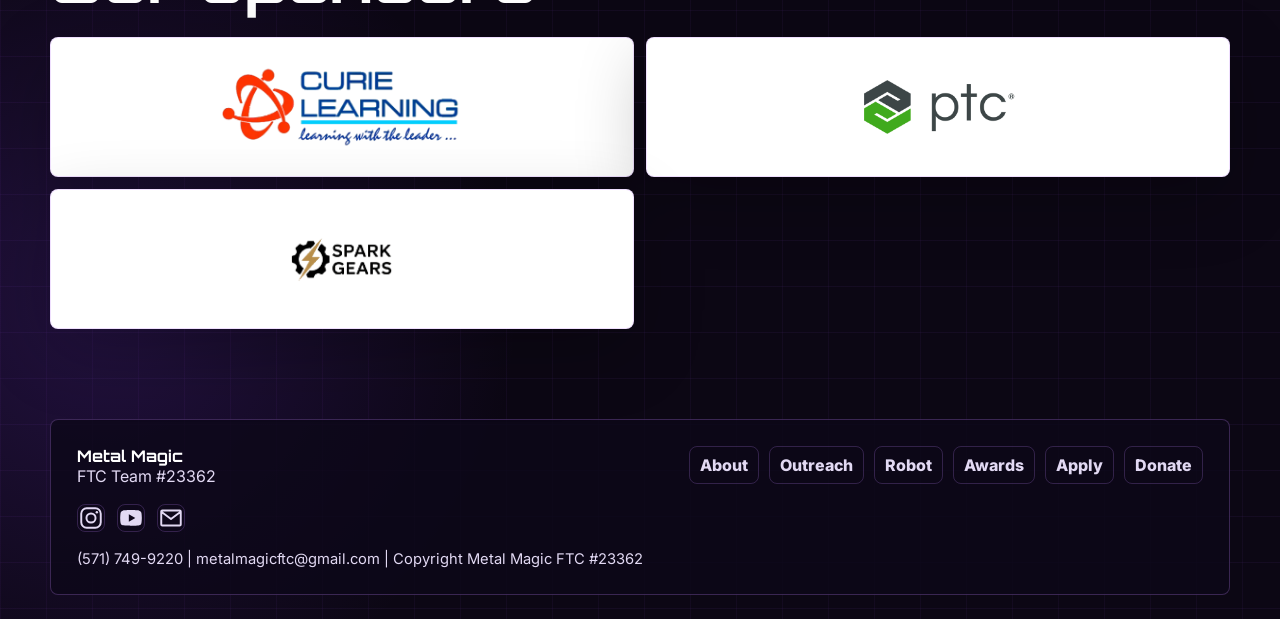
==== commit 1c0ab50e: "Update index.html" ====
--- a/index.html
+++ b/index.html
@@ -154,7 +154,7 @@
       /* ── fade exit ── */
       #mm-intro.mm-zooming {
         opacity: 0;
-        transition: opacity 0.6s ease;
+        transition: opacity 0.45s ease;
         pointer-events: none;
       }
       #mm-intro.mm-gone { display: none; }
@@ -424,16 +424,37 @@
         var timers = [];
         function schedule(ms, fn) { timers.push(after(ms, fn)); }
 
+        // scroll / click / key input lets the visitor skip the intro
+        var skipEvents = ['wheel', 'scroll', 'touchstart', 'touchmove', 'keydown', 'pointerdown', 'click'];
+
+        function addSkipListeners() {
+          if (done) return;
+          skipEvents.forEach(function (evt) {
+            window.addEventListener(evt, dismiss, { passive: true });
+          });
+        }
+
+        function removeSkipListeners() {
+          skipEvents.forEach(function (evt) {
+            window.removeEventListener(evt, dismiss);
+          });
+        }
+
         function dismiss() {
           if (done) return;
           done = true;
+          removeSkipListeners();
           timers.forEach(clearTimeout);
           intro.classList.add('mm-zooming');
           setTimeout(function () {
             intro.classList.add('mm-gone');
             shell.classList.add('mm-visible');
-          }, reduced ? 0 : 620);
+          }, reduced ? 0 : 460);
         }
+
+        // arm skipping almost immediately, but not so early that a stray
+        // event fired during page load kills the intro before it renders
+        after(250, addSkipListeners);
 
         // 1 — photo fades + slow zoom
         schedule(60, function () {
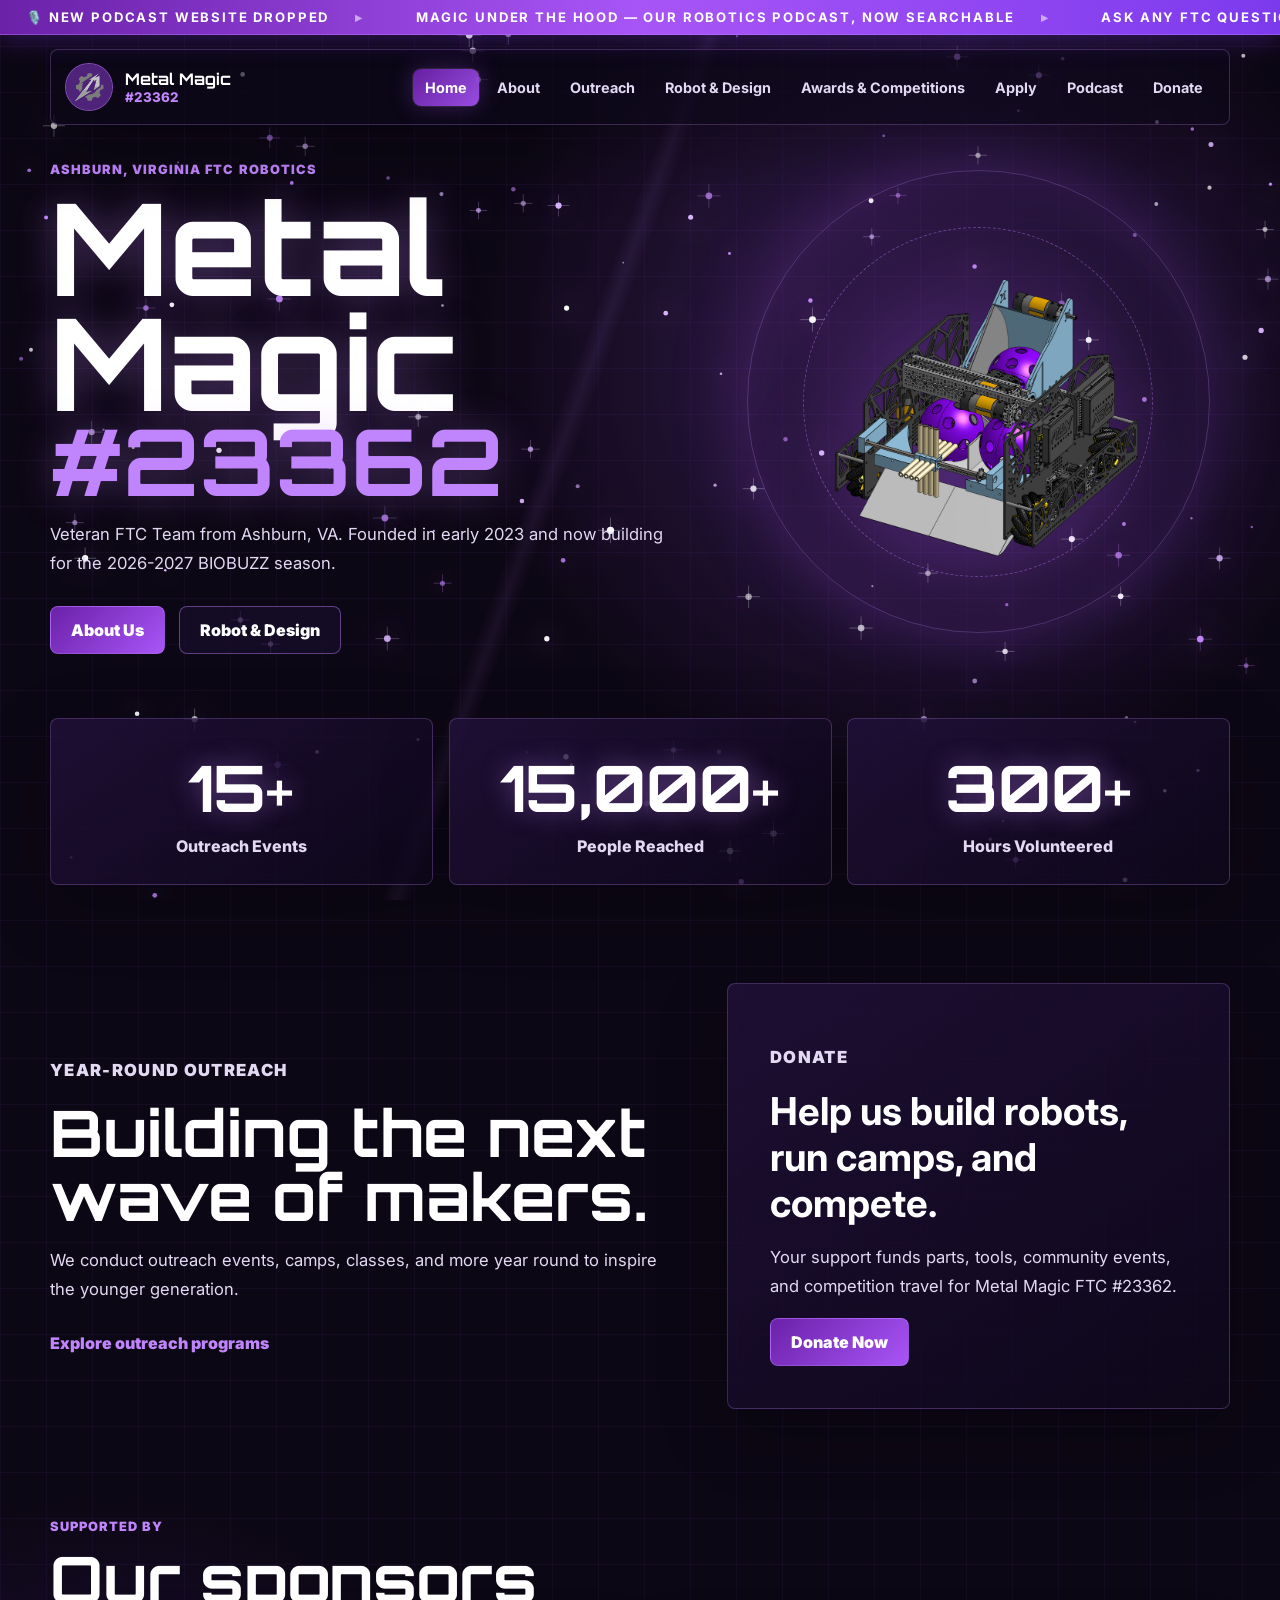
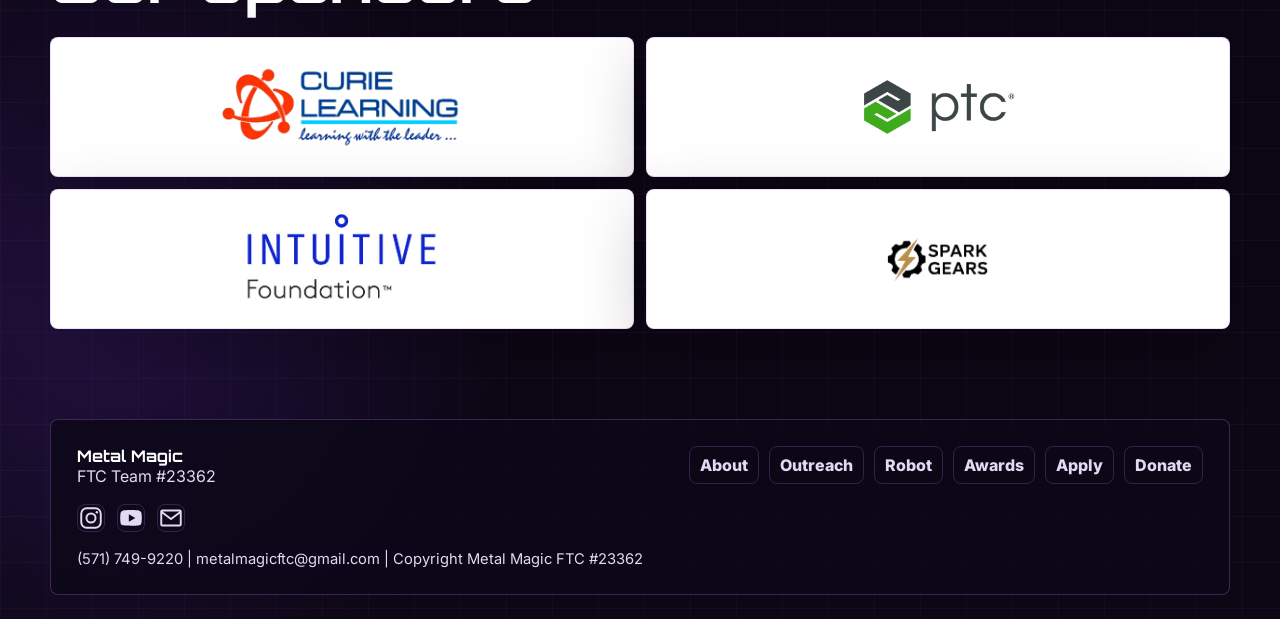
==== commit 2da857ce: "intuitive" ====
--- a/index.html
+++ b/index.html
@@ -350,6 +350,15 @@
             </a>
 
               <a class="sponsor-card reveal"
+              href="https://www.intuitive-foundation.org/"
+              target="_blank"
+              rel="noreferrer"
+              aria-label="Intuitive Foundation"
+            >
+              <img src="assets/sponsors/intuitive-foundation.jpg" alt="Intuitive Foundation logo" />
+            </a>
+
+              <a class="sponsor-card reveal"
               href="https://www.sparkgearsinitiative.org/"
               target="_blank"
               rel="noreferrer"
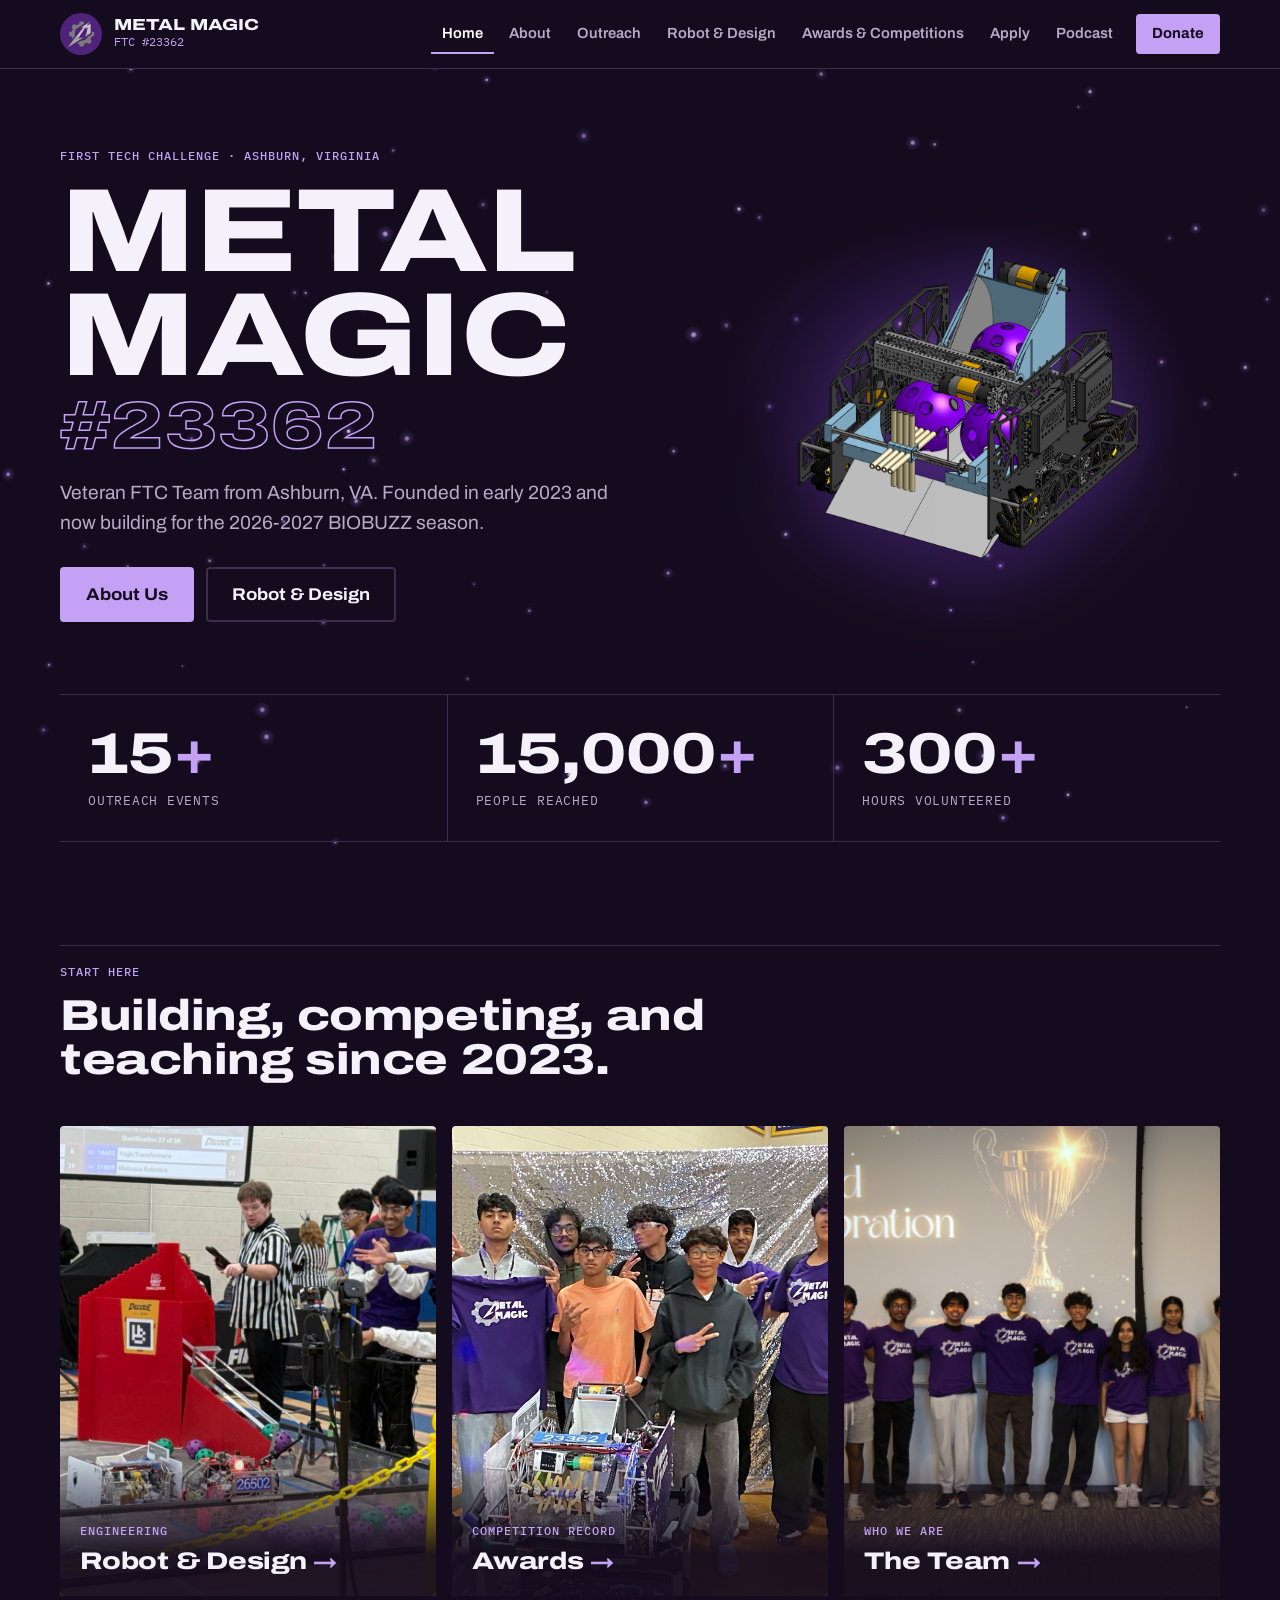
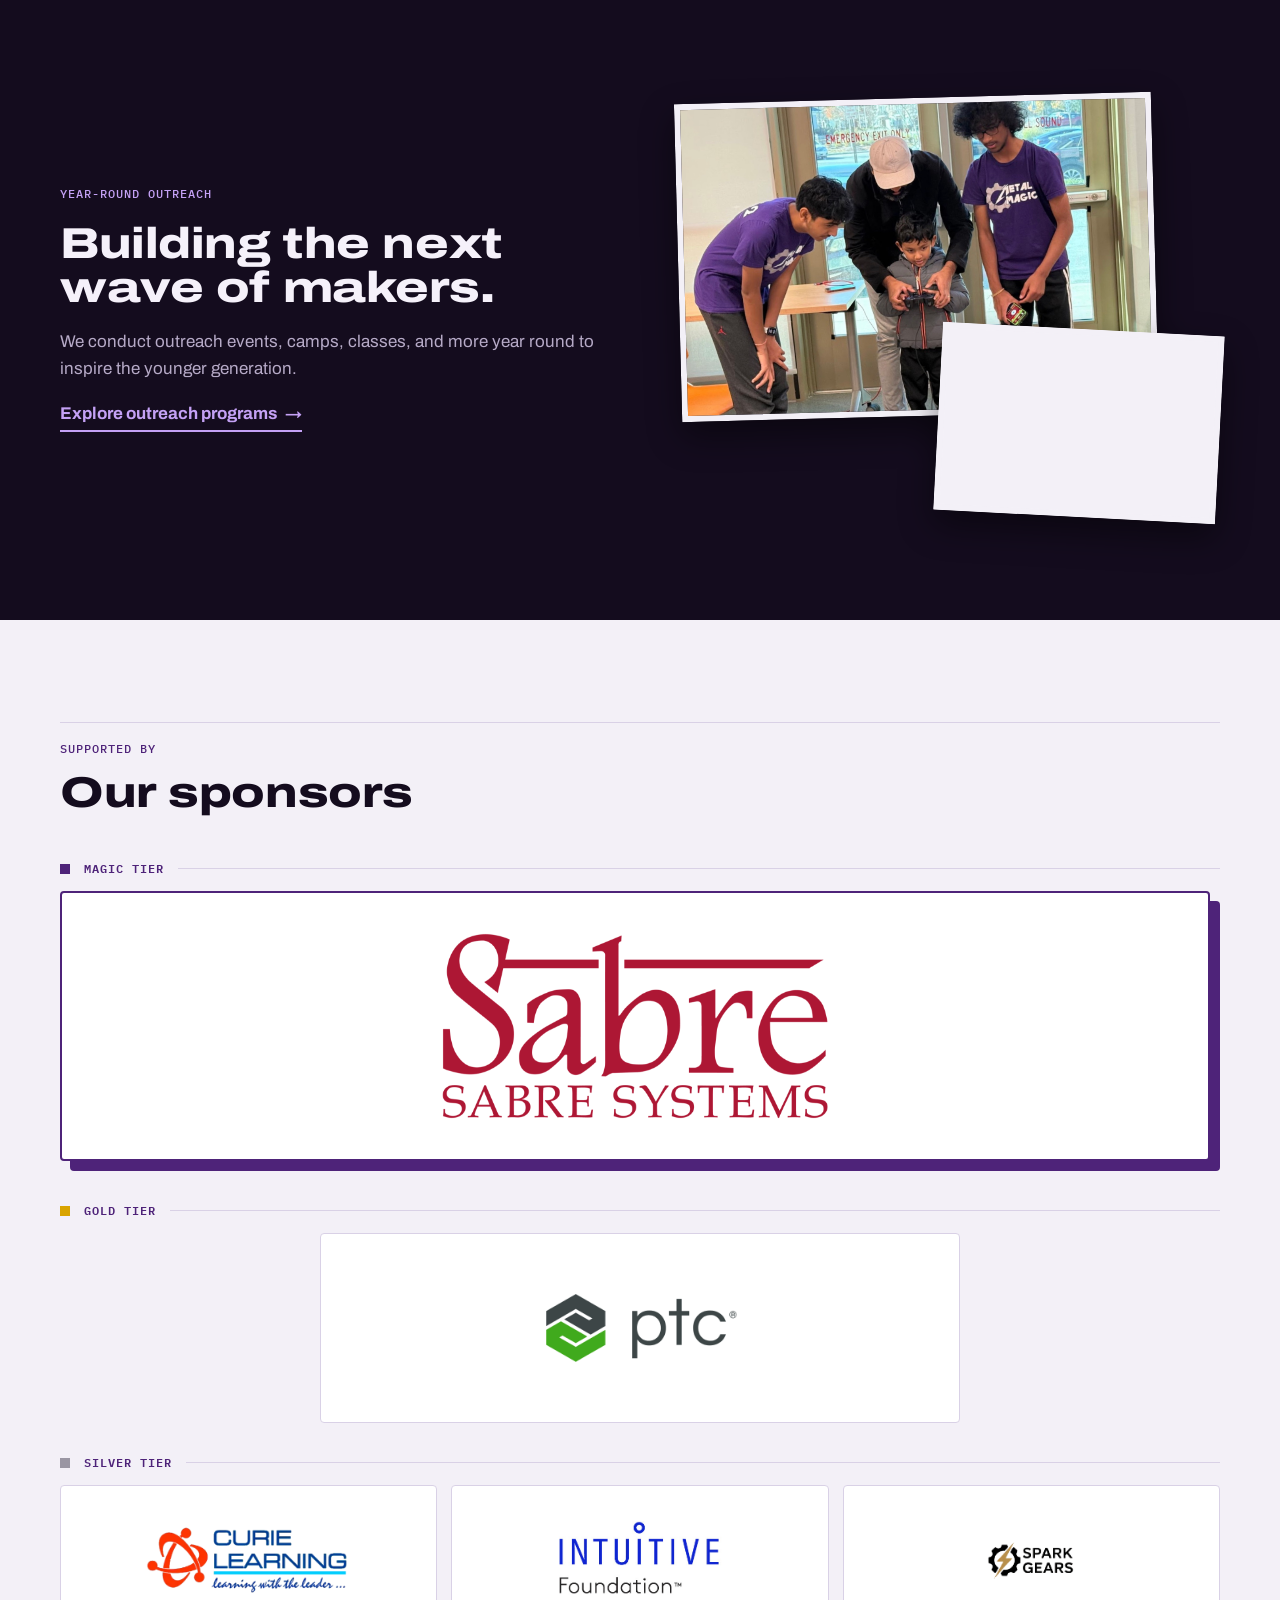
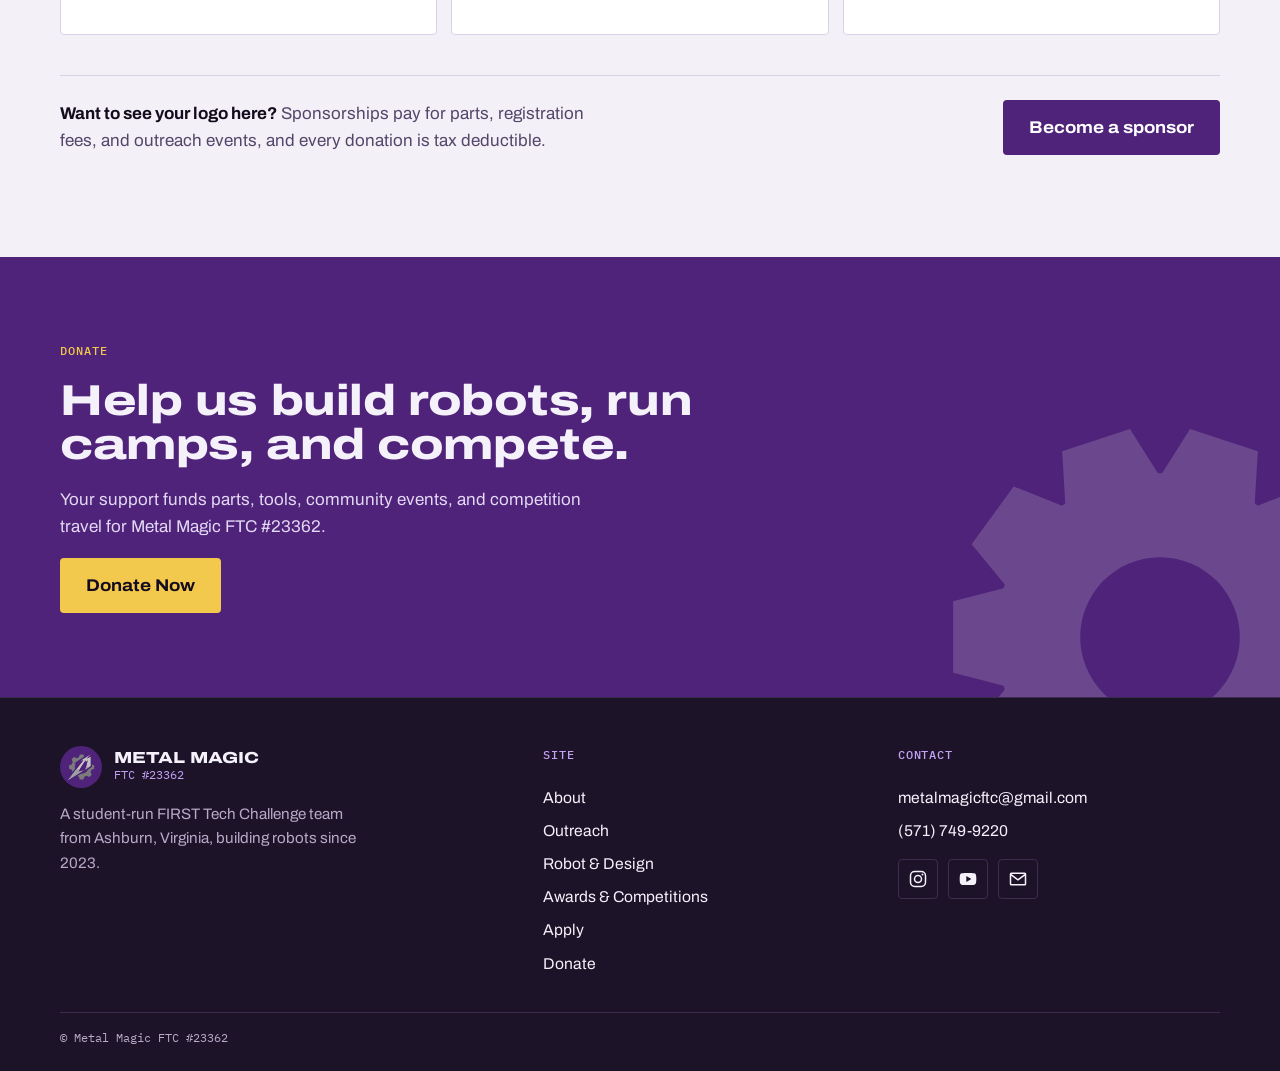
==== commit 075ac830: "Redesign site, add tiered sponsors, cut page weight Redesign site, add tiered sponsors, cut page wei" ====
--- a/index.html
+++ b/index.html
@@ -3,11 +3,10 @@
   <head>
     <meta charset="UTF-8" />
     <meta name="viewport" content="width=device-width, initial-scale=1.0" />
-    <meta name="description" content="Metal Magic FTC Team #23362, a veteran robotics team from Ashburn, Virginia." />
     <title>Metal Magic FTC #23362</title>
     <link rel="preconnect" href="https://fonts.googleapis.com" />
     <link rel="preconnect" href="https://fonts.gstatic.com" crossorigin />
-    <link href="https://fonts.googleapis.com/css2?family=Inter:wght@400;500;600;700;800;900&family=Orbitron:wght@700;800;900&display=swap" rel="stylesheet" />
+    <link href="https://fonts.googleapis.com/css2?family=Archivo:wdth,wght@62..125,400..900&family=IBM+Plex+Mono:wght@400;500;600&display=swap" rel="stylesheet" />
     <link rel="icon" href="favicon.svg" type="image/svg+xml" />
     <link rel="stylesheet" href="styles.css" />
 
@@ -83,7 +82,7 @@
       #mm-intro-badge {
         position: absolute;
         top: 32px; right: 36px;
-        font-family: 'Orbitron', monospace;
+        font-family: 'Archivo', sans-serif;
         font-size: 0.72rem;
         letter-spacing: 0.22em;
         color: rgba(255,255,255,0.5);
@@ -105,7 +104,7 @@
       }
 
       #mm-intro-eyebrow {
-        font-family: 'Inter', sans-serif;
+        font-family: 'Archivo', sans-serif;
         font-size: clamp(0.6rem, 1.1vw, 0.82rem);
         font-weight: 700;
         letter-spacing: 0.3em;
@@ -118,9 +117,11 @@
       }
 
       #mm-intro-headline {
-        font-family: 'Orbitron', monospace;
-        font-weight: 900;
-        font-size: clamp(3rem, 9.5vw, 9.5rem);
+        font-family: 'Archivo', sans-serif;
+        font-weight: 800;
+        font-stretch: 125%;
+        text-transform: uppercase;
+        font-size: clamp(2.6rem, 9vw, 8.5rem);
         line-height: 0.92;
         color: #ffffff;
         letter-spacing: -0.01em;
@@ -140,7 +141,7 @@
       .mm-word.purple { color: #a855f7; }
 
       #mm-intro-sub {
-        font-family: 'Inter', sans-serif;
+        font-family: 'Archivo', sans-serif;
         font-size: clamp(0.8rem, 1.6vw, 1rem);
         font-weight: 500;
         color: rgba(255,255,255,0.4);
@@ -159,14 +160,6 @@
       }
       #mm-intro.mm-gone { display: none; }
 
-      /* ── site reveal ── */
-      .site-shell {
-        opacity: 1;              /* visible immediately, behind the intro overlay */
-        transition: none;
-      }
-      .site-shell.mm-visible {
-        opacity: 1;
-      }
 
       @media (prefers-reduced-motion: reduce) {
         #mm-intro-photo,
@@ -175,19 +168,15 @@
         #mm-intro-badge,
         #mm-intro-sub,
         #mm-intro-bar,
-        #mm-intro,
-        .site-shell {
+        #mm-intro {
           transition: none !important;
           animation: none !important;
         }
       }
     </style>
   </head>
-  <body class="home-page">
-
-    <!-- ══════════════════════════════════════
-         INTRO OVERLAY
-         ══════════════════════════════════════ -->
+  <body>
+
     <div id="mm-intro" aria-hidden="true">
       <div id="mm-intro-photo"></div>
       <div id="mm-intro-bar"></div>
@@ -205,101 +194,88 @@
     </div>
     <!-- ══ END INTRO ══ -->
 
-
-    <!-- ══════════════════════════════════════
-         YOUR EXISTING SITE (unchanged)
-         ══════════════════════════════════════ -->
-    <div class="site-shell">
-      <a class="announce-bar" href="https://magic-under-the-hood.vercel.app/" target="_blank" rel="noreferrer" aria-label="New podcast website: Magic Under the Hood">
-        <div class="announce-track" aria-hidden="true">
-          <span>🎙️ New podcast website dropped</span>
-          <span>Magic Under the Hood — our robotics podcast, now searchable</span>
-          <span>Ask any FTC question, get answers from real teams</span>
-          <span>Listen now →</span>
-          <span>🎙️ New podcast website dropped</span>
-          <span>Magic Under the Hood — our robotics podcast, now searchable</span>
-          <span>Ask any FTC question, get answers from real teams</span>
-          <span>Listen now →</span>
-        </div>
-      </a>
-      <header class="nav-wrap" data-nav>
+    <header class="nav" data-nav>
+      <div class="wrap nav-inner">
         <a class="brand" href="index.html" aria-label="Metal Magic home">
-          <img src="assets/brand/team-logo.svg" alt="Metal Magic team logo" />
-          <span>
-            <strong>Metal Magic</strong>
-            <small>#23362</small>
-          </span>
+          <img src="assets/brand/team-logo.svg" alt="" />
+          <span><strong>Metal Magic</strong><small>FTC #23362</small></span>
         </a>
-        <button class="nav-toggle" type="button" aria-label="Open navigation" data-menu-toggle>
+        <button class="nav-toggle" type="button" aria-label="Open navigation" aria-expanded="false" data-menu-toggle>
           <span></span><span></span><span></span>
         </button>
         <nav class="nav-links" data-menu>
           <a href="index.html" aria-current="page">Home</a>
           <a href="about.html">About</a>
           <a href="outreach.html">Outreach</a>
-          <a href="robot-design.html">Robot & Design</a>
-          <a href="awards.html">Awards & Competitions</a>
+          <a href="robot-design.html">Robot &amp; Design</a>
+          <a href="awards.html">Awards &amp; Competitions</a>
           <a href="apply.html">Apply</a>
           <a href="https://magic-under-the-hood.vercel.app/" target="_blank" rel="noreferrer">Podcast</a>
-          <a href="https://hcb.hackclub.com/donations/start/metalmagic" target="_blank" rel="noreferrer">Donate</a>
+          <a class="nav-donate" href="https://hcb.hackclub.com/donations/start/metalmagic" target="_blank" rel="noreferrer">Donate</a>
         </nav>
-      </header>
-
-      <main>
-        <section class="hero page-section">
-          <div class="hero-grid">
-            <div class="hero-copy">
-              <p class="eyebrow reveal">Ashburn, Virginia FTC Robotics</p>
-              <h1 class="hero-title" aria-label="Metal Magic 23362">
-                <span class="stagger">Metal</span>
-                <span class="stagger">Magic</span>
-                <span class="team-number stagger">#23362</span>
-              </h1>
-              <p class="hero-subtitle reveal">
-                Veteran FTC Team from Ashburn, VA. Founded in early 2023 and now building
-                for the 2026-2027 BIOBUZZ season.
-              </p>
-              <div class="button-row reveal">
-                <a class="btn btn-primary" href="about.html">About Us</a>
-                <a class="btn btn-secondary" href="robot-design.html">Robot & Design</a>
-              </div>
+      </div>
+    </header>
+
+    <main>
+      <section class="hero">
+        <div class="wrap hero-grid">
+          <div>
+            <p class="label">FIRST Tech Challenge &middot; Ashburn, Virginia</p>
+            <h1 class="hero-title" aria-label="Metal Magic 23362">
+              <span>Metal</span>
+              <span>Magic</span>
+              <span class="team-number">#23362</span>
+            </h1>
+            <p class="lead">
+              Veteran FTC Team from Ashburn, VA. Founded in early 2023 and now building
+              for the 2026-2027 BIOBUZZ season.
+            </p>
+            <div class="button-row">
+              <a class="btn btn-primary" href="about.html">About Us</a>
+              <a class="btn btn-ghost" href="robot-design.html">Robot &amp; Design</a>
             </div>
-            <div class="hero-visual reveal" data-parallax>
-              <div class="orbital-ring"></div>
-              <div class="robot-fallback" aria-hidden="true">
-                <div class="bot-top"></div>
-                <div class="bot-core">
-                  <span></span><span></span><span></span>
-                </div>
-                <div class="bot-base"></div>
-              </div>
-              <img
-                class="robot-float"
-                src="assets/robot/hero-robot.png"
-                alt="Metal Magic FTC robot"
-              />
-            </div>
-          </div>
-        </section>
-
-        <section class="stats-band page-section" aria-label="Team impact stats">
-          <div class="stat-card reveal">
-            <strong data-count="15">0</strong><span>+</span>
-            <p>Outreach Events</p>
-          </div>
-          <div class="stat-card reveal">
-            <strong data-count="15000">0</strong><span>+</span>
-            <p>People Reached</p>
-          </div>
-          <div class="stat-card reveal">
-            <strong data-count="300">0</strong><span>+</span>
-            <p>Hours Volunteered</p>
-          </div>
-        </section>
-
-        <section class="split-section page-section">
-          <div class="section-copy reveal">
-            <p class="eyebrow">Year-Round Outreach</p>
+          </div>
+          <figure class="hero-art">
+            <img src="assets/robot/hero-robot.png" alt="CAD render of the Metal Magic robot" width="1400" height="1081" />
+          </figure>
+        </div>
+      </section>
+
+      <div class="wrap">
+        <div class="stats" aria-label="Team impact">
+          <div class="stat"><strong>15<em>+</em></strong><span>Outreach events</span></div>
+          <div class="stat"><strong>15,000<em>+</em></strong><span>People reached</span></div>
+          <div class="stat"><strong>300<em>+</em></strong><span>Hours volunteered</span></div>
+        </div>
+      </div>
+
+      <section class="section">
+        <div class="wrap">
+          <div class="section-head">
+            <p class="label">Start here</p>
+            <h2>Building, competing, and teaching since 2023.</h2>
+          </div>
+          <div class="tiles">
+            <a class="tile" href="robot-design.html">
+              <img loading="lazy" decoding="async" src="assets/homebg.jpg" alt="" />
+              <div class="tile-copy"><p class="label">Engineering</p><h3>Robot &amp; Design</h3></div>
+            </a>
+            <a class="tile" href="awards.html">
+              <img loading="lazy" decoding="async" src="assets/awards/carolina-premier-2026.jpg" alt="" />
+              <div class="tile-copy"><p class="label">Competition record</p><h3>Awards</h3></div>
+            </a>
+            <a class="tile" href="about.html">
+              <img loading="lazy" decoding="async" src="assets/teamphoto.jpg" alt="" />
+              <div class="tile-copy"><p class="label">Who we are</p><h3>The Team</h3></div>
+            </a>
+          </div>
+        </div>
+      </section>
+
+      <section class="section" style="padding-top: 0">
+        <div class="wrap split">
+          <div class="split-copy">
+            <p class="label">Year-round outreach</p>
             <h2>Building the next wave of makers.</h2>
             <p>
               We conduct outreach events, camps, classes, and more year round to inspire
@@ -307,108 +283,111 @@
             </p>
             <a class="text-link" href="outreach.html">Explore outreach programs</a>
           </div>
-          <div class="feature-card reveal">
-            <p class="card-kicker">Donate</p>
-            <h3>Help us build robots, run camps, and compete.</h3>
-            <p>
-              Your support funds parts, tools, community events, and competition travel for
-              Metal Magic FTC #23362.
-            </p>
-            <a
-              class="btn btn-primary"
-              href="https://hcb.hackclub.com/donations/start/metal-magic-ftc-23362"
-              target="_blank"
-              rel="noreferrer"
-              >Donate Now</a
-            >
-          </div>
-        </section>
-
-        <section class="sponsors-section page-section" aria-labelledby="sponsors-heading">
-          <div class="section-heading reveal">
-            <p class="eyebrow">Supported by</p>
+          <div class="photo-stack">
+            <img class="print" loading="lazy" decoding="async" src="assets/outreach/library-events.jpg" alt="Students at a Metal Magic library event" />
+            <img class="print" loading="lazy" decoding="async" src="assets/outreach/code-crush-hackathon-2.jpg" alt="Code Crush Hackathon" />
+          </div>
+        </div>
+      </section>
+
+      <section class="section sponsors" aria-labelledby="sponsors-heading">
+        <div class="wrap">
+          <div class="section-head">
+            <p class="label">Supported by</p>
             <h2 id="sponsors-heading">Our sponsors</h2>
           </div>
-          <div class="sponsor-grid">
-            
-              <a class="sponsor-card reveal"
-              href="https://curielearning.com/"
-              target="_blank"
-              rel="noreferrer"
-              aria-label="Curie Learning"
-            >
-              <img src="assets/sponsors/curie.jpg" alt="Curie Learning logo" />
-            </a>
-
-              <a class="sponsor-card reveal"
-              href="https://www.ptc.com/"
-              target="_blank"
-              rel="noreferrer"
-              aria-label="PTC"
-            >
-              <img src="assets/sponsors/ptc.png" alt="PTC logo" />
-            </a>
-
-              <a class="sponsor-card reveal"
-              href="https://www.intuitive-foundation.org/"
-              target="_blank"
-              rel="noreferrer"
-              aria-label="Intuitive Foundation"
-            >
-              <img src="assets/sponsors/intuitive-foundation.jpg" alt="Intuitive Foundation logo" />
-            </a>
-
-              <a class="sponsor-card reveal"
-              href="https://www.sparkgearsinitiative.org/"
-              target="_blank"
-              rel="noreferrer"
-              aria-label="Spark Gears Initiative"
-            >
-              <img src="assets/sponsors/sparkgears.jpg" alt="Spark Gears Initiative logo" />
-            </a>
-          </div>
-        </section>
-      </main>
-
-      <footer class="footer">
+          <div class="sponsor-tier sponsor-tier-magic">
+            <p class="sponsor-tier-label">Magic Tier</p>
+            <div class="sponsor-grid">
+              <a class="sponsor-card" href="https://www.sabresystems.com/" target="_blank" rel="noreferrer">
+                <img loading="lazy" decoding="async" src="assets/sponsors/sabre-systems.png" alt="Sabre Systems logo" />
+                <span class="sponsor-blurb"><strong>Sabre Systems</strong><span>Defense and federal contractor delivering full-lifecycle software, systems, and operations work for the U.S. Department of Defense and civilian agencies.</span></span>
+              </a>
+            </div>
+          </div>
+          <div class="sponsor-tier sponsor-tier-gold">
+            <p class="sponsor-tier-label">Gold Tier</p>
+            <div class="sponsor-grid">
+              <a class="sponsor-card" href="https://www.ptc.com/" target="_blank" rel="noreferrer">
+                <img loading="lazy" decoding="async" src="assets/sponsors/ptc.png" alt="PTC logo" />
+                <span class="sponsor-blurb"><strong>PTC</strong><span>The company behind Onshape and Creo, the CAD and product-development software engineers use to design real products.</span></span>
+              </a>
+            </div>
+          </div>
+          <div class="sponsor-tier sponsor-tier-silver">
+            <p class="sponsor-tier-label">Silver Tier</p>
+            <div class="sponsor-grid">
+              <a class="sponsor-card" href="https://curielearning.com/" target="_blank" rel="noreferrer">
+                <img loading="lazy" decoding="async" src="assets/sponsors/curie.jpg" alt="Curie Learning logo" />
+                <span class="sponsor-blurb"><strong>Curie Learning</strong><span>After-school enrichment for K–12 students in Northern Virginia, and our partner for camps, courses, and kickoff events.</span></span>
+              </a>
+              <a class="sponsor-card" href="https://www.intuitive-foundation.org/" target="_blank" rel="noreferrer">
+                <img loading="lazy" decoding="async" src="assets/sponsors/intuitive-foundation.jpg" alt="Intuitive Foundation logo" />
+                <span class="sponsor-blurb"><strong>Intuitive Foundation</strong><span>Philanthropic foundation that funds medical research, STEM education, and healthcare training.</span></span>
+              </a>
+              <a class="sponsor-card" href="https://www.sparkgearsinitiative.org/" target="_blank" rel="noreferrer">
+                <img loading="lazy" decoding="async" src="assets/sponsors/sparkgears.jpg" alt="Spark Gears Initiative logo" />
+                <span class="sponsor-blurb"><strong>Spark Gears Initiative</strong><span>Nonprofit that helps teams run accessible STEM programs with Arduino kits, course materials, and mentorship.</span></span>
+              </a>
+            </div>
+          </div>
+          <div class="sponsor-cta">
+            <p><strong>Want to see your logo here?</strong> Sponsorships pay for parts, registration fees, and outreach events, and every donation is tax deductible.</p>
+            <a class="btn" href="mailto:metalmagicftc@gmail.com?subject=Sponsoring%20Metal%20Magic">Become a sponsor</a>
+          </div>
+        </div>
+      </section>
+
+      <section class="band">
+        <div class="wrap band-inner">
+          <p class="label">Donate</p>
+          <h2>Help us build robots, run camps, and compete.</h2>
+          <p>
+            Your support funds parts, tools, community events, and competition travel for
+            Metal Magic FTC #23362.
+          </p>
+          <a class="btn btn-gold" href="https://hcb.hackclub.com/donations/start/metal-magic-ftc-23362" target="_blank" rel="noreferrer">Donate Now</a>
+        </div>
+      </section>
+    </main>
+
+    <footer class="footer">
+      <div class="wrap footer-grid">
         <div class="footer-brand">
-          <strong>Metal Magic</strong>
-          <span>FTC Team #23362</span>
-        </div>
-        <div class="footer-links">
+          <a class="brand" href="index.html">
+            <img src="assets/brand/team-logo.svg" alt="" />
+            <span><strong>Metal Magic</strong><small>FTC #23362</small></span>
+          </a>
+          <p>A student-run FIRST Tech Challenge team from Ashburn, Virginia, building robots since 2023.</p>
+        </div>
+        <div class="footer-col">
+          <h4>Site</h4>
           <a href="about.html">About</a>
           <a href="outreach.html">Outreach</a>
-          <a href="robot-design.html">Robot</a>
-          <a href="awards.html">Awards</a>
+          <a href="robot-design.html">Robot &amp; Design</a>
+          <a href="awards.html">Awards &amp; Competitions</a>
           <a href="apply.html">Apply</a>
           <a href="https://hcb.hackclub.com/donations/start/metal-magic-ftc-23362" target="_blank" rel="noreferrer">Donate</a>
         </div>
-        <div class="socials" aria-label="Social links">
-          <a href="https://www.instagram.com/metalmagicftc" target="_blank" rel="noreferrer" aria-label="Instagram">
-            <svg viewBox="0 0 24 24" aria-hidden="true" focusable="false">
-              <rect x="3" y="3" width="18" height="18" rx="5" ry="5" fill="none" stroke="currentColor" stroke-width="1.8"></rect>
-              <circle cx="12" cy="12" r="4.2" fill="none" stroke="currentColor" stroke-width="1.8"></circle>
-              <circle cx="17.4" cy="6.6" r="1.15" fill="currentColor"></circle>
-            </svg>
-          </a>
-          <a href="https://www.youtube.com/@metalmagicftc" target="_blank" rel="noreferrer" aria-label="YouTube">
-            <svg viewBox="0 0 24 24" aria-hidden="true" focusable="false">
-              <path d="M21.6 7.2a2.8 2.8 0 0 0-2-2C17.9 4.7 12 4.7 12 4.7s-5.9 0-7.6.5a2.8 2.8 0 0 0-2 2A29.2 29.2 0 0 0 2 12a29.2 29.2 0 0 0 .4 4.8 2.8 2.8 0 0 0 2 2c1.7.5 7.6.5 7.6.5s5.9 0 7.6-.5a2.8 2.8 0 0 0 2-2A29.2 29.2 0 0 0 22 12a29.2 29.2 0 0 0-.4-4.8ZM10 15.5v-7l6 3.5-6 3.5Z" fill="currentColor"></path>
-            </svg>
-          </a>
-
-          <a href="mailto:metalmagicftc@gmail.com" aria-label="Email">
-            <svg viewBox="0 0 24 24" aria-hidden="true" focusable="false">
-              <path d="M4 5h16a1 1 0 0 1 1 1v12a1 1 0 0 1-1 1H4a1 1 0 0 1-1-1V6a1 1 0 0 1 1-1Zm0 2 8 6 8-6" fill="none" stroke="currentColor" stroke-width="1.8" stroke-linecap="round" stroke-linejoin="round"></path>
-            </svg>
-          </a>
-        </div>
-        <p class="footer-meta">
-          (571) 749-9220 | metalmagicftc@gmail.com | Copyright Metal Magic FTC #23362
-        </p>
-      </footer>
-    </div>
-    <!-- ══ END SITE ══ -->
+        <div class="footer-col">
+          <h4>Contact</h4>
+          <a href="mailto:metalmagicftc@gmail.com">metalmagicftc@gmail.com</a>
+          <a href="tel:+15717499220">(571) 749-9220</a>
+          <div class="socials" aria-label="Social links">
+            <a href="https://www.instagram.com/metalmagicftc" target="_blank" rel="noreferrer" aria-label="Instagram">
+              <svg viewBox="0 0 24 24" aria-hidden="true"><rect x="3" y="3" width="18" height="18" rx="5" fill="none" stroke="currentColor" stroke-width="1.8"/><circle cx="12" cy="12" r="4.2" fill="none" stroke="currentColor" stroke-width="1.8"/><circle cx="17.4" cy="6.6" r="1.15" fill="currentColor"/></svg>
+            </a>
+            <a href="https://www.youtube.com/@metalmagicftc" target="_blank" rel="noreferrer" aria-label="YouTube">
+              <svg viewBox="0 0 24 24" aria-hidden="true"><path d="M21.6 7.2a2.8 2.8 0 0 0-2-2C17.9 4.7 12 4.7 12 4.7s-5.9 0-7.6.5a2.8 2.8 0 0 0-2 2A29.2 29.2 0 0 0 2 12a29.2 29.2 0 0 0 .4 4.8 2.8 2.8 0 0 0 2 2c1.7.5 7.6.5 7.6.5s5.9 0 7.6-.5a2.8 2.8 0 0 0 2-2A29.2 29.2 0 0 0 22 12a29.2 29.2 0 0 0-.4-4.8ZM10 15.5v-7l6 3.5-6 3.5Z" fill="currentColor"/></svg>
+            </a>
+            <a href="mailto:metalmagicftc@gmail.com" aria-label="Email">
+              <svg viewBox="0 0 24 24" aria-hidden="true"><path d="M4 5h16a1 1 0 0 1 1 1v12a1 1 0 0 1-1 1H4a1 1 0 0 1-1-1V6a1 1 0 0 1 1-1Zm0 2 8 6 8-6" fill="none" stroke="currentColor" stroke-width="1.8" stroke-linecap="round" stroke-linejoin="round"/></svg>
+            </a>
+          </div>
+        </div>
+      </div>
+      <div class="wrap footer-meta">&copy; Metal Magic FTC #23362</div>
+    </footer>
 
     <script src="script.js"></script>
 
@@ -427,7 +406,6 @@
         var eyebrow = document.getElementById('mm-intro-eyebrow');
         var words   = document.querySelectorAll('#mm-intro-headline .mm-word');
         var sub     = document.getElementById('mm-intro-sub');
-        var shell   = document.querySelector('.site-shell');
 
         // collect all timers so we can cancel on early exit
         var timers = [];
@@ -457,7 +435,6 @@
           intro.classList.add('mm-zooming');
           setTimeout(function () {
             intro.classList.add('mm-gone');
-            shell.classList.add('mm-visible');
           }, reduced ? 0 : 460);
         }
 
@@ -506,6 +483,5 @@
 
       })();
     </script>
-
   </body>
-</html>+</html>
--- a/styles.css
+++ b/styles.css
@@ -1,166 +1,50 @@
+/* Metal Magic FTC #23362
+   Palette follows the team brochure: brand purple, silver, a little gold. */
+
 :root {
-  --bg: #0c0714;
-  --bg-2: #12091f;
-  --surface: rgba(32, 16, 56, 0.72);
-  --surface-strong: rgba(47, 22, 82, 0.78);
-  --purple: #7c3aed;
-  --violet: #a855f7;
-  --glow: #c084fc;
-  --text: #ffffff;
-  --muted: #e2d9f3;
-  --line: rgba(192, 132, 252, 0.26);
-  --radius: 8px;
-  --max: 1180px;
-}
-
-* {
+  --ink: #140c1e;
+  --ink-2: #1d1329;
+  --ink-3: #291c3a;
+  --line: #3b2c50;
+  --brand: #4e2379;
+  --brand-bright: #7a3fd0;
+  --lilac: #c4a1f5;
+  --silver: #cfccd6;
+  --paper: #f3f0f7;
+  --gold: #f2c94c;
+  --text: #f5f1fa;
+  --muted: #b6aac7;
+  --radius: 4px;
+  --max: 1160px;
+  --font: "Archivo", system-ui, -apple-system, "Segoe UI", sans-serif;
+  --mono: "IBM Plex Mono", ui-monospace, "SF Mono", Menlo, monospace;
+}
+
+*,
+*::before,
+*::after {
   box-sizing: border-box;
 }
 
-/* ── Scrolling announcement banner ── */
-.announce-bar {
-  position: relative;
-  z-index: 25;
-  display: flex;
-  align-items: center;
-  overflow: hidden;
-  width: 100%;
-  padding: 9px 0;
-  color: #ffffff;
-  text-decoration: none;
-  background: linear-gradient(90deg, #6b21a8, #a855f7, #7c3aed);
-  border-bottom: 1px solid rgba(192, 132, 252, 0.4);
-  box-shadow: 0 6px 24px rgba(124, 58, 237, 0.28);
-}
-
-.announce-track {
-  display: flex;
-  flex-shrink: 0;
-  min-width: 100%;
-  gap: 0;
-  white-space: nowrap;
-  animation: announce-scroll 22s linear infinite;
-}
-
-.announce-bar:hover .announce-track {
-  animation-play-state: paused;
-}
-
-.announce-track span {
-  padding: 0 26px;
-  font-family: 'Inter', sans-serif;
-  font-size: 0.82rem;
-  font-weight: 700;
-  letter-spacing: 0.14em;
-  text-transform: uppercase;
-}
-
-.announce-track span::after {
-  content: '\25B8'; /* small triangle separator */
-  margin-left: 26px;
-  color: rgba(255, 255, 255, 0.55);
-}
-
-@keyframes announce-scroll {
-  from { transform: translateX(0); }
-  to   { transform: translateX(-50%); }
-}
-
-@media (prefers-reduced-motion: reduce) {
-  .announce-track {
-    animation: none;
-    justify-content: center;
-  }
-}
-
 html {
-  scroll-behavior: smooth;
-  overflow-x: hidden;
+  -webkit-text-size-adjust: 100%;
 }
 
 body {
   margin: 0;
   min-height: 100vh;
   color: var(--text);
-  font-family: "Inter", system-ui, sans-serif;
-  background:
-    linear-gradient(rgba(168, 85, 247, 0.06) 1px, transparent 1px),
-    linear-gradient(90deg, rgba(168, 85, 247, 0.05) 1px, transparent 1px),
-    radial-gradient(circle at 72% 16%, rgba(168, 85, 247, 0.28), transparent 28rem),
-    radial-gradient(circle at 8% 86%, rgba(124, 58, 237, 0.2), transparent 26rem),
-    var(--bg);
-  background-size: 46px 46px, 46px 46px, auto, auto, auto;
-  cursor: crosshair;
-}
-
-body::before {
-  content: "";
-  position: fixed;
-  inset: 0;
-  pointer-events: none;
-  background: linear-gradient(110deg, transparent 0 44%, rgba(192, 132, 252, 0.08) 45%, transparent 46% 100%);
-  animation: scan 10s linear infinite; /* <-- Changed from 4.8s to 15s */
-  z-index: -1;
-}
-
-@media (hover: none), (pointer: coarse) {
-  body {
-    cursor: auto;
-  }
-
-  .cursor-aura,
-  .cursor-readout {
-    display: none !important;
-  }
-}
-
-.starfield-canvas,
-.cursor-aura {
-  position: fixed;
-  inset: 0;
-  pointer-events: none;
-}
-
-.starfield-canvas {
-  z-index: 0;
-  mix-blend-mode: screen;
-}
-
-.cursor-aura {
-  z-index: 1;
-  opacity: 0;
-  background: radial-gradient(circle at var(--cursor-x, 50%) var(--cursor-y, 50%), rgba(255, 255, 255, 0.16), rgba(192, 132, 252, 0.18) 8rem, transparent 18rem);
-  transition: opacity 180ms ease;
-}
-
-.cursor-readout {
-  position: fixed;
-  left: var(--cursor-x, 50%);
-  top: var(--cursor-y, 50%);
-  z-index: 40;
-  pointer-events: none;
-  opacity: 0;
-  transform: translate(18px, 18px) scale(0.94);
-  padding: 7px 10px;
-  border: 1px solid rgba(192, 132, 252, 0.48);
-  border-radius: 999px;
-  color: white;
-  background: rgba(13, 8, 25, 0.78);
-  box-shadow: 0 0 28px rgba(168, 85, 247, 0.28);
-  backdrop-filter: blur(12px);
-  font: 900 0.72rem "Orbitron", sans-serif;
-  letter-spacing: 0.08em;
-  text-transform: uppercase;
-  transition: opacity 160ms ease, transform 160ms ease;
-}
-
-body.cursor-active .cursor-aura {
-  opacity: 1;
-}
-
-body.cursor-active .cursor-readout.active {
-  opacity: 1;
-  transform: translate(18px, 18px) scale(1);
+  background: var(--ink);
+  font-family: var(--font);
+  font-size: 1.0625rem;
+  line-height: 1.6;
+  -webkit-font-smoothing: antialiased;
+}
+
+img {
+  display: block;
+  max-width: 100%;
+  height: auto;
 }
 
 a {
@@ -168,1209 +52,439 @@
   text-decoration: none;
 }
 
-img {
-  max-width: 100%;
-  display: block;
-}
-
-.site-shell img:not(.brand img):not(.robot-float):not(.sponsor-card img) {
+h1,
+h2,
+h3,
+p {
+  margin: 0;
+}
+
+h1,
+h2,
+h3 {
+  font-stretch: 125%;
+  font-weight: 800;
+  line-height: 1.02;
+  letter-spacing: -0.01em;
+  text-wrap: balance;
+}
+
+h1 {
+  font-size: clamp(2.3rem, 6vw, 4.5rem);
+  text-transform: uppercase;
+}
+
+h2 {
+  font-size: clamp(1.7rem, 3.6vw, 2.7rem);
+}
+
+h3 {
+  font-size: 1.15rem;
+  line-height: 1.2;
+}
+
+:focus-visible {
+  outline: 2px solid var(--gold);
+  outline-offset: 3px;
+}
+
+/* ---------- starfield + page transitions ---------- */
+
+.starfield {
+  position: absolute;
+  inset: 0;
   width: 100%;
-  height: clamp(160px, 24vh, 240px);
-  max-height: clamp(160px, 24vh, 240px);
-  object-fit: cover;
-  object-position: center;
+  height: 100%;
+  pointer-events: none;
+}
+
+/* Home: stars sit behind the whole page; opaque sections simply cover them */
+.starfield-fixed {
+  position: fixed;
+  z-index: 0;
+}
+
+main,
+.footer {
+  position: relative;
+  z-index: 1;
+}
+
+@view-transition {
+  navigation: auto;
+}
+
+.nav {
+  view-transition-name: site-nav;
+}
+
+::view-transition-old(root) {
+  animation: page-out 160ms ease both;
+}
+
+::view-transition-new(root) {
+  animation: page-in 280ms ease both;
+}
+
+@keyframes page-out {
+  to {
+    opacity: 0;
+  }
+}
+
+@keyframes page-in {
+  from {
+    opacity: 0;
+    transform: translateY(8px);
+  }
+}
+
+/* Browsers without cross-page view transitions still get a soft fade-in */
+@supports not (view-transition-name: none) {
+  main {
+    animation: page-in 280ms ease both;
+  }
+}
+
+/* ---------- layout helpers ---------- */
+
+.wrap {
+  width: min(100% - 40px, var(--max));
+  margin-inline: auto;
+}
+
+.section {
+  padding-block: clamp(56px, 8vw, 104px);
+}
+
+.label {
+  font-family: var(--mono);
+  font-size: 0.78rem;
+  font-weight: 500;
+  letter-spacing: 0.08em;
+  text-transform: uppercase;
+  color: var(--lilac);
+}
+
+.lead {
+  max-width: 62ch;
+  color: var(--muted);
+  font-size: clamp(1.05rem, 1.5vw, 1.2rem);
+}
+
+.section-head {
+  display: grid;
+  gap: 12px;
+  margin-bottom: clamp(28px, 4vw, 44px);
+  padding-top: 16px;
+  border-top: 1px solid var(--line);
+}
+
+.section-head p:not(.label) {
+  max-width: 60ch;
+  color: var(--muted);
+}
+
+.text-link {
+  display: inline-flex;
+  align-items: center;
+  gap: 8px;
+  color: var(--lilac);
+  font-weight: 700;
+  border-bottom: 2px solid currentColor;
+  padding-bottom: 2px;
+}
+
+.text-link::after {
+  content: "\2192";
+  transition: transform 160ms ease;
+}
+
+.text-link:hover {
+  color: #fff;
+}
+
+.text-link:hover::after {
+  transform: translateX(4px);
+}
+
+.btn {
+  display: inline-flex;
+  align-items: center;
+  justify-content: center;
+  min-height: 48px;
+  padding: 12px 24px;
+  border: 2px solid transparent;
   border-radius: var(--radius);
-}
-
-.site-shell {
+  font: inherit;
+  font-weight: 700;
+  font-stretch: 110%;
+  cursor: pointer;
+  transition: background-color 160ms ease, color 160ms ease, border-color 160ms ease;
+}
+
+.btn-primary {
+  background: var(--lilac);
+  color: var(--ink);
+}
+
+.btn-primary:hover {
+  background: #fff;
+}
+
+.btn-ghost {
+  border-color: var(--line);
+  color: var(--text);
+}
+
+.btn-ghost:hover {
+  border-color: var(--lilac);
+}
+
+.btn-gold {
+  background: var(--gold);
+  color: var(--ink);
+}
+
+.btn-gold:hover {
+  background: #fff;
+}
+
+.button-row {
+  display: flex;
+  flex-wrap: wrap;
+  gap: 12px;
+}
+
+.check-list {
+  display: grid;
+  gap: 10px;
+  margin: 0;
+  padding: 0;
+  list-style: none;
+  color: var(--muted);
+}
+
+.check-list li {
   position: relative;
-  z-index: 2;
-  min-height: 100vh;
-  animation: pageIn 520ms ease both;
-}
-
-.nav-wrap {
-  position: sticky; 
-  top: 14px;
-  z-index: 20;
-  width: min(calc(100% - 32px), var(--max));
-  margin: 14px auto 0;
-  min-height: 76px;
+  padding-left: 22px;
+}
+
+.check-list li::before {
+  content: "";
+  position: absolute;
+  left: 0;
+  top: 0.62em;
+  width: 8px;
+  height: 8px;
+  background: var(--lilac);
+}
+
+/* ---------- nav ---------- */
+
+.nav {
+  position: sticky;
+  top: 0;
+  z-index: 30;
+  background: var(--ink);
+  border-bottom: 1px solid var(--line);
+}
+
+.nav-inner {
   display: flex;
   align-items: center;
   justify-content: space-between;
-  gap: 18px;
-  padding: 12px 14px;
-  border: 1px solid var(--line);
-  border-radius: var(--radius);
-  background: rgba(13, 8, 25, 0.68);
-  backdrop-filter: blur(18px);
-  box-shadow: 0 18px 70px rgba(0, 0, 0, 0.28);
-  transition: border-color 220ms ease, background 220ms ease;
-}
-
-.nav-wrap.scrolled {
-  background: rgba(13, 8, 25, 0.9);
-  border-color: rgba(192, 132, 252, 0.48);
+  gap: 20px;
+  min-height: 68px;
 }
 
 .brand {
   display: flex;
   align-items: center;
   gap: 12px;
-  min-width: max-content;
+  flex-shrink: 0;
 }
 
 .brand img {
-  width: 48px;
-  height: 48px;
-  object-fit: contain;
+  width: 42px;
+  height: 42px;
   border-radius: 50%;
-  border: 1px solid rgba(192, 132, 252, 0.45);
-  background: #4e2379;
-}
-
-.brand.image-failed::before {
-  content: "";
-  width: 48px;
-  height: 48px;
-  display: grid;
-  place-items: center;
-  border-radius: 50%;
-  border: 1px solid rgba(192, 132, 252, 0.6);
-  background: #4e2379 url("assets/brand/team-logo.svg") center / contain no-repeat;
-  box-shadow: 0 0 24px rgba(168, 85, 247, 0.3);
-}
-
-.brand.image-failed img {
-  display: none;
-}
-
-.brand strong,
-.team-number,
-h1,
-h2 {
-  font-family: "Orbitron", "Inter", sans-serif;
 }
 
 .brand strong {
   display: block;
+  font-stretch: 125%;
+  font-weight: 800;
   font-size: 1rem;
+  line-height: 1.1;
+  text-transform: uppercase;
 }
 
 .brand small {
   display: block;
-  color: var(--glow);
-  font-weight: 800;
-  letter-spacing: 0;
+  font-family: var(--mono);
+  font-size: 0.74rem;
+  color: var(--lilac);
 }
 
 .nav-links {
   display: flex;
   align-items: center;
-  justify-content: flex-end;
-  gap: 6px;
-  flex-wrap: wrap;
+  gap: 4px;
 }
 
 .nav-links a {
-  padding: 10px 12px;
+  padding: 8px 11px;
   border-radius: var(--radius);
   color: var(--muted);
-  font-size: 0.9rem;
+  font-size: 0.92rem;
+  font-weight: 600;
+  white-space: nowrap;
+  transition: color 140ms ease;
+}
+
+.nav-links a:hover {
+  color: #fff;
+}
+
+.nav-links a[aria-current="page"] {
+  color: #fff;
+  box-shadow: inset 0 -2px 0 var(--lilac);
+  border-radius: 0;
+}
+
+.nav-links a.nav-donate {
+  margin-left: 8px;
+  padding-inline: 16px;
+  background: var(--lilac);
+  color: var(--ink);
   font-weight: 700;
-  transition: color 180ms ease, background 180ms ease, box-shadow 180ms ease;
-}
-
-.nav-links a:hover,
-.nav-links a[aria-current="page"] {
-  color: white;
-  background: linear-gradient(135deg, rgba(107, 33, 168, 0.95), rgba(168, 85, 247, 0.9));
-  box-shadow: 0 0 0 1px rgba(255, 255, 255, 0.08), 0 0 24px rgba(168, 85, 247, 0.28);
-}
-
-.nav-links a,
-.btn,
-.hero-copy,
-.hero-visual,
-.section-copy,
-.stat-card,
-.feature-card,
-.member-card,
-.event-card,
-.robot-card,
-.timeline-card,
-.story-panel,
-.season-photo-slot,
-.robot-photo-slot,
-.video-frame,
-.tab-list button,
-.footer-links a,
-.socials a {
-  transform-style: preserve-3d;
-  will-change: transform;
+}
+
+.nav-links a.nav-donate:hover {
+  background: #fff;
+  color: var(--ink);
 }
 
 .nav-toggle {
   display: none;
   width: 44px;
   height: 44px;
+  padding: 0;
   border: 1px solid var(--line);
   border-radius: var(--radius);
-  background: rgba(168, 85, 247, 0.1);
+  background: none;
+  cursor: pointer;
 }
 
 .nav-toggle span {
   display: block;
-  width: 18px;
+  width: 20px;
   height: 2px;
   margin: 4px auto;
-  background: white;
-}
-
-.page-section {
-  width: min(calc(100% - 36px), var(--max));
-  margin: 0 auto;
-}
+  background: #fff;
+}
+
+@media (max-width: 1040px) {
+  .nav-toggle {
+    display: block;
+  }
+
+  .nav-links {
+    display: none;
+    position: absolute;
+    top: 100%;
+    left: 0;
+    right: 0;
+    flex-direction: column;
+    align-items: stretch;
+    gap: 0;
+    padding: 8px 20px 20px;
+    background: var(--ink);
+    border-bottom: 1px solid var(--line);
+  }
+
+  .nav-links.open {
+    display: flex;
+  }
+
+  .nav-links a {
+    padding: 14px 4px;
+    border-bottom: 1px solid var(--line);
+    border-radius: 0;
+    font-size: 1.05rem;
+  }
+
+  .nav-links a[aria-current="page"] {
+    box-shadow: none;
+    color: var(--lilac);
+  }
+
+  .nav-links a.nav-donate {
+    margin: 16px 0 0;
+    border: 0;
+    border-radius: var(--radius);
+    text-align: center;
+  }
+}
+
+/* ---------- home hero ---------- */
 
 .hero {
   position: relative;
-  min-height: 172vh;
-  display: grid;
-  align-items: start;
-  padding: 20px 0 42px; /* <-- Changed the 76px to 20px */
-  isolation: isolate;
-}
-
-@media (max-width: 900px) {
-  .hero {
-    min-height: auto;
-    padding: 24px 0 28px;
-  }
-
-  .hero::after {
-    display: none;
-  }
-
-  .hero-bg-robot {
-    position: relative;
-    top: auto;
-    opacity: 0.48;
-    transform: none;
-    margin-bottom: 18px;
-  }
-
-  .hero-grid {
-    position: static;
-    transform: none;
-    opacity: 1;
-    min-height: auto;
-  }
-
-  .hero-title,
-  .hero-visual {
-    transform: none;
-  }
-
-  .hero-visual {
-    min-height: 320px;
-  }
-
-  .stagger {
-    animation: none;
-    opacity: 1;
-    transform: none;
-  }
-}
-
-.hero::after {
-  content: "SCROLL";
-  position: sticky;
-  top: calc(100vh - 74px);
-  justify-self: center;
-  width: 92px;
-  min-height: 32px;
-  display: grid;
-  place-items: center;
-  border: 1px solid rgba(192, 132, 252, 0.38);
-  border-radius: 999px;
-  color: var(--muted);
-  font-size: 0.68rem;
-  font-weight: 900;
-  letter-spacing: 0.16em;
-  background: rgba(13, 8, 25, 0.66);
-  box-shadow: 0 0 28px rgba(168, 85, 247, 0.22);
-  opacity: calc(1 - var(--hero-progress, 0));
-}
-
-.hero-bg-robot {
-  position: sticky;
-  top: 92px;
-  grid-area: 1 / 1;
-  width: min(118vw, 1320px);
-  max-width: none;
-  margin: 0 auto;
-  opacity: calc(0.18 - (var(--hero-progress, 0) * 0.13));
-  filter: grayscale(1) contrast(1.16) brightness(0.78);
-  mix-blend-mode: screen;
-  transform: translateY(calc(var(--hero-progress, 0) * -90px)) scale(calc(1.08 + (var(--hero-progress, 0) * 0.18)));
-  pointer-events: none;
-  z-index: -1;
-}
-
-.hero-grid,
-.split-section {
-  display: grid;
-  grid-template-columns: minmax(0, 1fr) minmax(320px, 0.82fr);
-  gap: clamp(28px, 5vw, 72px);
+  overflow: hidden;
+  padding-block: clamp(40px, 6vw, 80px) clamp(40px, 6vw, 72px);
+}
+
+.hero-grid {
+  display: grid;
+  grid-template-columns: minmax(0, 1.05fr) minmax(0, 0.95fr);
+  gap: clamp(28px, 5vw, 64px);
   align-items: center;
 }
 
-.hero-grid {
-  position: sticky;
-  top: 112px;
-  min-height: calc(100vh - 132px);
-  transform:
-    translateY(calc(var(--hero-progress, 0) * -32px))
-    scale(calc(1 - (var(--hero-progress, 0) * 0.08)));
-  opacity: calc(1 - (var(--hero-progress, 0) * 0.3));
-  transition: transform 80ms linear, opacity 80ms linear;
-}
-
-.eyebrow,
-.card-kicker {
-  color: var(--glow);
-  font-weight: 900;
-  text-transform: uppercase;
-  font-size: 0.8rem;
-  letter-spacing: 0.08em;
-}
-
 .hero-title {
-  margin: 12px 0;
-  font-size: clamp(3.2rem, 10vw, 8.6rem);
-  line-height: 0.9;
-  text-shadow: 0 0 38px rgba(192, 132, 252, 0.34);
-  transform: translateX(calc(var(--hero-progress, 0) * -32px));
+  margin: 14px 0 22px;
+  font-size: clamp(3.1rem, 9.4vw, 7.4rem);
+  line-height: 0.88;
 }
 
 .hero-title span {
   display: block;
 }
 
-.team-number {
-  color: var(--glow);
-  font-size: 0.72em;
-}
-
-.stagger {
-  opacity: 0;
-  transform: translateY(28px);
-  animation: revealUp 720ms cubic-bezier(0.2, 0.8, 0.2, 1) forwards;
-}
-
-.stagger:nth-child(2) {
-  animation-delay: 160ms;
-}
-
-.stagger:nth-child(3) {
-  animation-delay: 300ms;
-}
-
-.hero-subtitle,
-.page-hero p,
-.section-copy p,
-.feature-card p,
-.event-card p,
-.robot-card p,
-.timeline-card p {
-  color: var(--muted);
-  font-size: 1.04rem;
-  line-height: 1.75;
-}
-
-.button-row {
-  display: flex;
-  flex-wrap: wrap;
-  gap: 14px;
-  margin-top: 28px;
-}
-
-.btn {
+.hero-title .team-number {
+  margin-top: 0.14em;
+  font-size: 0.56em;
+  color: transparent;
+  -webkit-text-stroke: 1.5px var(--lilac);
+  letter-spacing: 0.02em;
+}
+
+.hero .lead {
+  margin-bottom: 28px;
+}
+
+.hero-art {
   position: relative;
-  overflow: hidden;
-  display: inline-flex;
-  align-items: center;
-  justify-content: center;
-  min-height: 48px;
-  padding: 0 20px;
-  border-radius: var(--radius);
-  font-weight: 900;
-  border: 1px solid rgba(192, 132, 252, 0.44);
-  transition: transform 180ms ease, box-shadow 180ms ease, border-color 180ms ease;
-}
-
-.btn::after {
+  margin: 0;
+}
+
+.hero-art::before {
+  /* soft light behind the render so its dark panels read against the page */
   content: "";
   position: absolute;
-  inset: -80% auto -80% -55%;
-  width: 40%;
-  transform: rotate(18deg);
-  background: rgba(255, 255, 255, 0.28);
-  transition: left 320ms ease;
-}
-
-.btn:hover {
-  transform: translateY(-2px);
-  box-shadow: 0 0 36px rgba(168, 85, 247, 0.34);
-}
-
-.btn:hover::after {
-  left: 120%;
-}
-
-.btn-primary {
-  background: linear-gradient(135deg, #6b21a8, #a855f7);
-}
-
-.btn-secondary {
-  background: rgba(26, 15, 46, 0.65);
-}
-
-.hero-visual {
+  inset: 8% 4%;
+  border-radius: 50%;
+  background: radial-gradient(closest-side, rgba(196, 161, 245, 0.34), rgba(122, 63, 208, 0.16) 55%, transparent);
+}
+
+.hero-art img {
   position: relative;
-  min-height: 440px;
-  display: grid;
-  place-items: center;
-}
-
-.orbital-ring {
-  position: absolute;
-  width: min(92%, 520px);
-  aspect-ratio: 1;
-  border: 1px solid rgba(192, 132, 252, 0.3);
-  border-radius: 50%;
-  box-shadow: inset 0 0 60px rgba(168, 85, 247, 0.15), 0 0 80px rgba(168, 85, 247, 0.22);
-  animation: spin 18s linear infinite;
-}
-
-.orbital-ring::before,
-.orbital-ring::after {
-  content: "";
-  position: absolute;
-  inset: 12%;
-  border: 1px dashed rgba(192, 132, 252, 0.23);
-  border-radius: 50%;
-}
-
-.robot-float {
-  width: min(92%, 720px);
-  max-height: 660px;
-  object-fit: contain;
-  filter: drop-shadow(0 28px 48px rgba(168, 85, 247, 0.28));
-  animation: float 4.6s ease-in-out infinite;
-}
-
-.hero-visual {
-  transform: translateX(calc(var(--hero-progress, 0) * 46px)) scale(calc(1 + (var(--hero-progress, 0) * 0.16)));
-}
-
-.robot-fallback {
-  display: none;
-  position: relative;
-  width: min(82%, 430px);
-  aspect-ratio: 1.08;
-  filter: drop-shadow(0 28px 48px rgba(168, 85, 247, 0.32));
-  animation: float 4.6s ease-in-out infinite;
-}
-
-.hero-visual.image-failed .robot-fallback {
-  display: grid;
-  place-items: center;
-}
-
-.hero-visual.image-failed .robot-float {
-  display: none;
-}
-
-.bot-top,
-.bot-core,
-.bot-base {
-  position: absolute;
-  border: 2px solid rgba(216, 180, 254, 0.85);
-  background: linear-gradient(145deg, rgba(168, 85, 247, 0.32), rgba(15, 8, 30, 0.86));
-  box-shadow: inset 0 0 32px rgba(192, 132, 252, 0.18), 0 0 38px rgba(168, 85, 247, 0.3);
-}
-
-.bot-top {
-  top: 7%;
-  left: 28%;
-  width: 44%;
-  height: 18%;
-  border-radius: var(--radius);
-}
-
-.bot-core {
-  top: 30%;
-  left: 17%;
-  width: 66%;
-  height: 40%;
-  border-radius: var(--radius);
-  display: flex;
-  align-items: center;
-  justify-content: center;
-  gap: 8%;
-}
-
-.bot-core span {
-  width: 16%;
-  aspect-ratio: 1;
-  border-radius: 50%;
-  background: #c084fc;
-  box-shadow: 0 0 30px rgba(192, 132, 252, 0.9);
-}
-
-.bot-base {
-  bottom: 10%;
-  left: 10%;
-  width: 80%;
-  height: 16%;
-  border-radius: 999px;
-}
-
-.stats-band {
-  display: grid;
-  grid-template-columns: repeat(3, 1fr);
-  gap: 16px;
-  padding: 22px 0 68px;
-}
-
-.stat-card,
-.feature-card,
-.member-card,
-.event-card,
-.robot-card,
-.timeline-card,
-.story-panel,
-.season-photo-slot,
-.robot-photo-slot {
-  position: relative;
-  overflow: hidden;
-  border: 1px solid var(--line);
-  border-radius: var(--radius);
-  background: linear-gradient(145deg, rgba(33, 16, 58, 0.82), rgba(14, 8, 27, 0.76));
-  backdrop-filter: blur(16px);
-  box-shadow: 0 22px 70px rgba(0, 0, 0, 0.24);
-}
-
-.stat-card::after,
-.feature-card::after,
-.member-card::after,
-.event-card::after,
-.robot-card::after,
-.timeline-card::after,
-.story-panel::after,
-.season-photo-slot::after,
-.robot-photo-slot::after {
-  content: "";
-  position: absolute;
-  inset: 0;
-  pointer-events: none;
-  opacity: var(--hover-spot, 0);
-  background: radial-gradient(circle at var(--local-x, 50%) var(--local-y, 50%), rgba(255, 255, 255, 0.18), rgba(192, 132, 252, 0.16) 20%, transparent 54%);
-  transition: opacity 180ms ease;
-}
-
-.stat-card {
-  min-height: 156px;
-  padding: 28px;
-  text-align: center;
-}
-
-.stat-card strong,
-.stat-card span {
-  font-family: "Orbitron", sans-serif;
-  font-size: clamp(2.2rem, 5vw, 4.2rem);
-  color: white;
-  text-shadow: 0 0 26px rgba(192, 132, 252, 0.42);
-}
-
-.stat-card p {
-  margin: 8px 0 0;
-  color: var(--muted);
-  font-weight: 800;
-}
-
-.split-section {
-  padding: 30px 0 90px;
-}
-
-.sponsors-section {
-  padding: 8px 0 90px;
-}
-
-.sponsor-grid {
-  display: grid;
-  grid-template-columns: repeat(2, 1fr);
-  gap: 12px;
-  justify-content: start;
-  align-items: start;
-}
-
-.sponsor-card {
-  display: flex;
-  align-items: center;
-  justify-content: center;
   width: 100%;
-  min-height: 140px;
-  padding: 20px;
-  border: 1px solid var(--line);
-  border-radius: var(--radius);
-  background: #ffffff;
-  box-shadow: 0 22px 70px rgba(0, 0, 0, 0.24);
-  transition: transform 180ms ease, box-shadow 180ms ease, border-color 180ms ease;
-}
-
-.sponsor-card:hover {
-  transform: translateY(-2px);
-  border-color: rgba(192, 132, 252, 0.7);
-  box-shadow: 0 0 34px rgba(168, 85, 247, 0.23), 0 24px 70px rgba(0, 0, 0, 0.25);
-}
-
-.sponsor-card img {
-  width: auto;
-  max-width: 100%;
-  max-height: 92px;
   height: auto;
-  object-fit: contain;
-  display: block;
-}
-
-.home-story {
-  display: grid;
-  grid-template-columns: repeat(3, 1fr);
-  gap: 18px;
-  margin-top: -34vh;
-  padding-bottom: 86px;
-  position: relative;
-  z-index: 3;
-}
-
-.story-panel {
-  min-height: 340px;
-  padding: clamp(22px, 3vw, 34px);
-  transform: translateY(calc((1 - var(--story-progress, 0)) * 44px));
-  transition: transform 180ms ease, border-color 180ms ease, box-shadow 180ms ease;
-}
-
-.story-panel:nth-child(2) {
-  transform: translateY(calc((1 - var(--story-progress, 0)) * 74px));
-}
-
-.story-panel:nth-child(3) {
-  transform: translateY(calc((1 - var(--story-progress, 0)) * 104px));
-}
-
-.story-panel h2 {
-  margin: 8px 0 16px;
-  font-size: clamp(1.45rem, 3vw, 2.35rem);
-  line-height: 1.05;
-}
-
-.story-panel p:last-child {
-  color: var(--muted);
-  line-height: 1.7;
-}
-
-.section-copy h2,
-.section-heading h2,
-.page-hero h1 {
-  margin: 8px 0 16px;
-  font-size: clamp(2.1rem, 5vw, 4.6rem);
-  line-height: 1;
-}
-
-.feature-card {
-  padding: clamp(24px, 4vw, 42px);
-}
-
-.feature-card h3 {
-  margin: 0 0 10px;
-  font-size: clamp(1.55rem, 3vw, 2.4rem);
-}
-
-.text-link {
-  color: var(--glow);
-  font-weight: 900;
-  display: inline-flex;
-  margin-top: 12px;
-}
-
-.page-hero {
-  padding: 120px 0 52px;
-  max-width: 980px;
-}
-
-.section-heading {
-  max-width: 820px;
-  margin-bottom: 26px;
-}
-
-.member-grid {
-  display: grid;
-  grid-template-columns: repeat(4, 1fr);
-  gap: 18px;
-  padding-bottom: 92px;
-}
-
-.member-card {
-  min-height: 360px;
-  padding: 14px;
-  transition: transform 200ms ease, border-color 200ms ease, box-shadow 200ms ease;
-}
-
-.member-card:hover,
-.event-card:hover,
-.robot-card:hover,
-.story-panel:hover,
-.timeline-card:hover,
-.stat-card:hover,
-.feature-card:hover {
-  border-color: rgba(192, 132, 252, 0.7);
-  box-shadow: 0 0 34px rgba(168, 85, 247, 0.23), 0 24px 70px rgba(0, 0, 0, 0.25);
-}
-
-.member-card img,
-.member-card.placeholder div {
-  width: 100%;
-  aspect-ratio: 1 / 1.02;
-  object-fit: cover;
-  border-radius: var(--radius);
-  border: 1px solid rgba(192, 132, 252, 0.28);
-}
-
-.member-card.image-failed img {
-  display: none;
-}
-
-.member-card.image-failed::before {
-  content: attr(data-initial);
-  width: 100%;
-  aspect-ratio: 1 / 1.02;
-  display: grid;
-  place-items: center;
-  border-radius: var(--radius);
-  color: white;
-  font: 900 4rem "Orbitron", sans-serif;
-  border: 1px solid rgba(192, 132, 252, 0.28);
-  background:
-    linear-gradient(rgba(255, 255, 255, 0.07) 1px, transparent 1px),
-    linear-gradient(90deg, rgba(255, 255, 255, 0.06) 1px, transparent 1px),
-    radial-gradient(circle at 30% 20%, #c084fc, #6b21a8 48%, #1a0f2e);
-  background-size: 20px 20px, 20px 20px, auto;
-}
-
-.member-card.placeholder div {
-  display: grid;
-  place-items: center;
-  font: 900 4rem "Orbitron", sans-serif;
-  background: radial-gradient(circle at 30% 20%, #c084fc, #6b21a8 48%, #1a0f2e);
-}
-
-.member-card h3 {
-  margin: 14px 0 6px;
-  font-size: 1.12rem;
-}
-
-.member-card p,
-.member-card span {
-  color: var(--muted);
-  line-height: 1.5;
-}
-
-.member-card p {
-  margin: 0 0 8px;
-}
-
-.member-card span {
-  color: var(--glow);
-  font-weight: 800;
-}
-
-.event-stack {
-  display: grid;
-  gap: 18px;
-  padding-bottom: 92px;
-}
-
-.event-card {
-  padding: clamp(22px, 4vw, 38px);
-  transition: transform 200ms ease, border-color 200ms ease, box-shadow 200ms ease;
-}
-
-.event-card span,
-.timeline-card span {
-  color: var(--glow);
-  font-family: "Orbitron", sans-serif;
-  font-weight: 900;
-}
-
-.event-card > div:first-child {
-  align-self: center;
-}
-
-.event-card h2,
-.robot-card h2,
-.timeline-card h2 {
-  margin: 8px 0 8px;
-  font-size: clamp(1.4rem, 3vw, 2.25rem);
-}
-
-.event-date {
-  margin: 0 0 8px;
-  padding: 0;
-  color: var(--glow);
-  font-family: "Orbitron", sans-serif;
-  font-size: clamp(1rem, 2.4vw, 1.6rem);
-  font-weight: 900;
-  line-height: 1;
-  text-transform: uppercase;
-}
-
-.event-gallery {
-  display: grid;
-  grid-template-columns: 1fr 1fr;
-  gap: 10px;
-}
-
-.event-gallery img:first-child,
-.event-gallery .event-image-placeholder:first-child {
-  grid-column: 1 / -1;
-  min-height: 230px;
-}
-
-.event-gallery img,
-.event-gallery .event-image-placeholder {
-  min-height: 150px;
-}
-
-.event-with-media {
-  display: grid;
-  grid-template-columns: minmax(0, 1fr) minmax(260px, 0.6fr);
-  gap: 24px;
-  align-items: center;
-}
-
-.event-gallery img,
-.event-image-placeholder {
-  width: 100%;
-  border-radius: var(--radius);
-  border: 1px solid var(--line);
-}
-
-.event-gallery img {
-  height: 100%;
-  object-fit: cover;
-}
-
-.event-image-placeholder {
-  display: grid;
-  place-items: center;
-  align-content: center;
-  gap: 8px;
-  color: white;
-  background:
-    linear-gradient(rgba(255, 255, 255, 0.07) 1px, transparent 1px),
-    linear-gradient(90deg, rgba(255, 255, 255, 0.06) 1px, transparent 1px),
-    radial-gradient(circle at 50% 30%, rgba(192, 132, 252, 0.58), rgba(107, 33, 168, 0.4) 46%, rgba(13, 8, 25, 0.92));
-  background-size: 22px 22px, 22px 22px, auto;
-  text-align: center;
-}
-
-.event-image-placeholder strong {
-  font: 900 1.45rem "Orbitron", sans-serif;
-}
-
-.event-image-placeholder small {
-  color: var(--muted);
-  font-weight: 900;
-  letter-spacing: 0.08em;
-  text-transform: uppercase;
-}
-
-.event-with-media.image-failed .event-gallery img {
-  display: none;
-}
-
-.event-details {
-  margin-top: 16px;
-  border-top: 1px solid rgba(192, 132, 252, 0.22);
-  padding-top: 14px;
-}
-
-.event-details summary {
-  color: var(--glow);
-  cursor: pointer;
-  font-weight: 900;
-}
-
-.event-details summary:hover {
-  color: white;
-}
-
-.event-details p {
-  margin: 10px 0 0;
-}
-
-/* styles.css — find this existing rule and replace it */
-.season-tabs {
-  padding-top: clamp(40px, 6vw, 72px);  /* ← add this line */
-  padding-bottom: 96px;
-}
-
-.tab-list {
-  display: flex;
-  flex-wrap: wrap;
-  gap: 10px;
-  margin-bottom: 22px;
-}
-
-.tab-list button {
-  border: 1px solid var(--line);
-  border-radius: var(--radius);
-  color: var(--muted);
-  background: rgba(26, 15, 46, 0.68);
-  min-height: 46px;
-  padding: 0 16px;
-  font-weight: 900;
-  cursor: pointer;
-}
-
-.tab-list button.active {
-  color: white;
-  background: linear-gradient(135deg, rgba(107, 33, 168, 0.95), rgba(168, 85, 247, 0.9));
-  border-color: rgba(192, 132, 252, 0.4);
-  box-shadow: inset 0 0 0 999px rgba(255, 255, 255, 0.04);
-}
-
-.tab-panel {
-  display: none;
-}
-
-.tab-panel.active {
-  display: block;
-}
-
-.video-frame {
-  position: relative;
-  aspect-ratio: 16 / 9;
-  border-radius: var(--radius);
-  overflow: hidden;
-  border: 1px solid var(--line);
-  background: #050209;
-}
-
-.video-frame iframe {
-  position: absolute;
-  inset: 0;
-  width: 100%;
-  height: 100%;
-  border: 0;
-}
-
-.caption {
-  color: var(--glow);
-  font-weight: 800;
-  margin: 12px 0 20px;
-}
-
-.robot-grid {
-  display: grid;
-  grid-template-columns: repeat(2, 1fr);
-  gap: 18px;
-}
-
-.robot-card {
-  padding: clamp(22px, 3vw, 34px);
-  transition: transform 200ms ease, border-color 200ms ease, box-shadow 200ms ease;
-}
-
-.robot-card.wide {
-  max-width: 900px;
-}
-
-.robot-photo-slot,
-.season-photo-slot {
-  min-height: 220px;
-  margin-top: 20px;
-  display: flex;
-  align-items: center;
-  justify-content: center;
-  gap: 8px;
-  color: white;
-  text-align: center;
-  overflow: visible;
-  background:
-    linear-gradient(rgba(255, 255, 255, 0.07) 1px, transparent 1px),
-    linear-gradient(90deg, rgba(255, 255, 255, 0.06) 1px, transparent 1px),
-    radial-gradient(circle at 50% 25%, rgba(192, 132, 252, 0.42), rgba(107, 33, 168, 0.28) 48%, rgba(13, 8, 25, 0.88));
-  background-size: 24px 24px, 24px 24px, auto;
-}
-
-.robot-photo-slot img,
-.season-photo-slot img {
-  display: block;
-  width: 100%;
-  max-width: 100%;
-  height: auto !important;
-  max-height: none !important;
-  object-fit: contain !important;
-  padding: 10px;
-  filter: drop-shadow(0 24px 36px rgba(168, 85, 247, 0.28));
-}
-
-.robot-photo-slot span,
-.season-photo-slot span {
-  font: 900 1.35rem "Orbitron", sans-serif;
-}
-
-.robot-photo-slot small,
-.season-photo-slot small {
-  color: var(--muted);
-  font-weight: 900;
-  letter-spacing: 0.08em;
-  text-transform: uppercase;
-}
-
-.season-photo-slot {
-  min-height: 0;
-  padding: 0;
-  border: none;
-  border-radius: 0;
-  background: none;
-  box-shadow: none;
-  backdrop-filter: none;
-  overflow: visible;
-}
-
-.season-photo-slot img {
-  padding: 0;
-  border-radius: var(--radius);
-}
-
-/* Two-up photo grid (DECODE): 50/50 on desktop, stacked on mobile */
-.season-photo-grid {
-  display: grid;
-  grid-template-columns: 1fr 1fr;
-  gap: 16px;
-  align-items: start;
-  margin-top: 20px;
-}
-
-.season-photo-grid .season-photo-slot {
-  margin-top: 0;
-}
-
-@media (max-width: 640px) {
-  .season-photo-grid {
-    grid-template-columns: 1fr;
-  }
-}
-
-.glow-list {
-  display: grid;
-  gap: 10px;
-  padding-left: 18px;
-  color: var(--muted);
-  line-height: 1.6;
-}
-
-.timeline {
-  position: relative;
-  display: grid;
-  gap: 26px;
-  padding-bottom: 96px;
-}
-
-.timeline::before {
-  content: "";
-  position: absolute;
-  left: 15px;
-  top: 8px;
-  width: 2px;
-  height: calc(100% - 98px);
-  background: linear-gradient(var(--glow), rgba(192, 132, 252, 0.05));
-  transform-origin: top;
-  animation: lineDraw 1.4s ease both;
-}
-
-.timeline-item {
-  position: relative;
-  display: grid;
-  grid-template-columns: 32px minmax(0, 1fr);
-  gap: 20px;
-}
-
-.timeline-dot {
-  width: 32px;
-  height: 32px;
-  border-radius: 50%;
-  background: var(--violet);
-  border: 7px solid var(--bg);
-  box-shadow: 0 0 28px rgba(192, 132, 252, 0.72);
-  z-index: 1;
-}
-
-.timeline-card {
-  padding: clamp(22px, 4vw, 38px);
-}
-
-.award-group {
-  border-top: 1px solid rgba(192, 132, 252, 0.16);
-  padding-top: 15px;
-  margin-top: 15px;
-}
-
-.award-group h3 {
-  margin: 0 0 6px;
-}
-
-.award-group p {
-  margin: 4px 0;
-}
-
-.season-note {
-  color: white;
-  font-weight: 900;
-}
-
-.footer {
-  width: min(calc(100% - 36px), var(--max));
-  margin: 0 auto 24px;
-  padding: 26px;
-  border: 1px solid var(--line);
-  border-radius: var(--radius);
-  background: rgba(13, 8, 25, 0.82);
-  display: grid;
-  grid-template-columns: 1fr auto;
-  gap: 18px;
-  align-items: start;
-}
-
-.footer-brand strong {
-  display: block;
-  font-family: "Orbitron", sans-serif;
-}
-
-.footer-brand span,
-.footer-meta {
-  color: var(--muted);
-}
-
-.footer-links {
-  display: flex;
-  flex-wrap: wrap;
-  gap: 10px;
-  justify-content: flex-end;
-}
-
-.socials {
-  display: flex;
-  flex-wrap: wrap;
-  gap: 10px;
-  justify-content: flex-start;
-  grid-column: 1 / -1;
-}
-
-.footer-links a,
-.socials a {
-  color: var(--muted);
-  font-weight: 800;
-  padding: 8px 10px;
-  border: 1px solid rgba(192, 132, 252, 0.22);
-  border-radius: var(--radius);
-}
-
-.socials a {
-  display: inline-flex;
-  align-items: center;
-  justify-content: center;
-  width: 28px;
-  height: 28px;
-  padding: 0;
-  overflow: hidden;
-  box-sizing: border-box;
-}
-
-.socials a svg {
-  width: 14px;
-  height: 14px;
-  display: block;
-}
-
-.footer .socials {
-  display: flex;
-  gap: 12px;
-  align-items: center;
-}
-
-.footer .socials img {
-  width: 28px;
-  height: 28px;
-  object-fit: contain;
-  display: block;
-  border-radius: 4px;
-}
-
-.footer .socials svg {
-  width: 28px;
-  height: 28px;
-  display: block;
-}
-
-.socials a:hover,
-.footer-links a:hover {
-  color: white;
-  border-color: rgba(192, 132, 252, 0.62);
-}
-
-.footer-meta {
-  grid-column: 1 / -1;
-  margin: 0;
-  font-size: 0.92rem;
-}
-
-.reveal {
-  opacity: 0;
-  transform: translateY(22px);
-  transition: opacity 680ms ease, transform 680ms ease;
-}
-
-.reveal.is-visible {
-  opacity: 1;
-  transform: translateY(0);
-}
-
-@keyframes revealUp {
-  to {
-    opacity: 1;
-    transform: translateY(0);
-  }
-}
-
-@keyframes pageIn {
-  from {
-    opacity: 0;
-  }
-}
-
-@keyframes scan {
-  0% {
-    transform: translateX(-80%); /* Changed from -40% */
-  }
-  100% {
-    transform: translateX(80%); /* Changed from 40% */
-  }
+  filter: drop-shadow(0 26px 40px rgba(122, 63, 208, 0.35));
+  animation: float 5s ease-in-out infinite;
 }
 
 @keyframes float {
@@ -1379,244 +493,1046 @@
     transform: translateY(0) rotate(-1deg);
   }
   50% {
-    transform: translateY(-18px) rotate(1.2deg);
-  }
-}
-
-@keyframes spin {
-  to {
-    transform: rotate(360deg);
-  }
-}
-
-@keyframes lineDraw {
-  from {
-    transform: scaleY(0);
-  }
-}
-
-@media (max-width: 960px) {
-  .nav-toggle {
-    display: block;
-  }
-
-  .nav-links {
-    position: absolute;
-    top: calc(100% + 10px);
-    right: 0;
-    left: auto;
+    transform: translateY(-16px) rotate(1deg);
+  }
+}
+
+/* ---------- stats strip ---------- */
+
+.stats {
+  display: grid;
+  grid-template-columns: repeat(3, 1fr);
+  border-block: 1px solid var(--line);
+}
+
+.stat {
+  padding: clamp(18px, 3vw, 30px) clamp(12px, 2.4vw, 28px);
+}
+
+.stat + .stat {
+  border-left: 1px solid var(--line);
+}
+
+.stat strong {
+  display: block;
+  font-stretch: 125%;
+  font-weight: 800;
+  font-size: clamp(1.5rem, 5.2vw, 3.6rem);
+  line-height: 1;
+}
+
+.stat strong em {
+  font-style: normal;
+  color: var(--lilac);
+}
+
+.stat span {
+  display: block;
+  margin-top: 8px;
+  font-family: var(--mono);
+  font-size: clamp(0.66rem, 1.6vw, 0.8rem);
+  letter-spacing: 0.06em;
+  text-transform: uppercase;
+  color: var(--muted);
+}
+
+.stat p {
+  margin-top: 8px;
+  color: var(--muted);
+  font-size: 0.98rem;
+}
+
+/* ---------- photo tiles ---------- */
+
+.tiles {
+  display: grid;
+  grid-template-columns: repeat(3, 1fr);
+  gap: 16px;
+}
+
+.tile {
+  position: relative;
+  display: block;
+  overflow: hidden;
+  aspect-ratio: 4 / 5;
+  border-radius: var(--radius);
+  background: var(--ink-2);
+}
+
+.tile img {
+  width: 100%;
+  height: 100%;
+  object-fit: cover;
+  transition: transform 400ms ease;
+}
+
+.tile:hover img {
+  transform: scale(1.04);
+}
+
+.tile-copy {
+  position: absolute;
+  inset: auto 0 0 0;
+  display: grid;
+  gap: 6px;
+  padding: 64px 20px 20px;
+  background: linear-gradient(to top, rgba(20, 12, 30, 0.95) 30%, rgba(20, 12, 30, 0));
+}
+
+.tile-copy h3 {
+  font-size: clamp(1.2rem, 2vw, 1.5rem);
+}
+
+.tile-copy h3::after {
+  content: " \2192";
+  color: var(--lilac);
+}
+
+/* ---------- split (copy + photos) ---------- */
+
+.split {
+  display: grid;
+  grid-template-columns: minmax(0, 1fr) minmax(0, 1fr);
+  gap: clamp(32px, 6vw, 80px);
+  align-items: center;
+}
+
+.split-copy {
+  display: grid;
+  gap: 18px;
+  justify-items: start;
+}
+
+.split-copy p:not(.label) {
+  color: var(--muted);
+}
+
+/* ---------- photo "prints" ---------- */
+
+.print {
+  width: 100%;
+  aspect-ratio: 3 / 2;
+  object-fit: cover;
+  border: 6px solid var(--paper);
+  background: var(--paper);
+  box-shadow: 0 14px 34px rgba(0, 0, 0, 0.45);
+  transition: transform 220ms ease, rotate 220ms ease;
+}
+
+.photo-stack {
+  position: relative;
+}
+
+.photo-stack .print:first-child {
+  width: 88%;
+  rotate: -1.5deg;
+}
+
+.photo-stack .print + .print {
+  position: relative;
+  z-index: 1;
+  width: 52%;
+  margin: -16% 0 0 auto;
+  rotate: 3deg;
+}
+
+.photo-stack .print:nth-child(3) {
+  position: absolute;
+  left: 0;
+  bottom: -6%;
+  width: 40%;
+  margin: 0;
+  rotate: -4deg;
+}
+
+.photo-stack.single .print:first-child {
+  width: 94%;
+  margin-inline: auto;
+  rotate: 1.2deg;
+}
+
+.flip .photo-stack .print:first-child {
+  margin-left: auto;
+  rotate: 1.5deg;
+}
+
+.flip .photo-stack .print + .print {
+  margin: -16% auto 0 0;
+  rotate: -3deg;
+}
+
+.flip .photo-stack .print:nth-child(3) {
+  left: auto;
+  right: 0;
+  rotate: 4deg;
+}
+
+.flip .photo-stack.single .print:first-child {
+  rotate: -1.2deg;
+}
+
+@media (hover: hover) {
+  .photo-stack .print:hover {
+    z-index: 3;
+    rotate: 0deg;
+    transform: scale(1.03);
+  }
+}
+
+/* ---------- sponsors ---------- */
+
+.sponsors {
+  background: var(--paper);
+  color: var(--ink);
+}
+
+.sponsors .section-head {
+  border-color: #d9d1e6;
+}
+
+.sponsors .label {
+  color: var(--brand);
+}
+
+.sponsors .section-head p:not(.label) {
+  color: #54466a;
+}
+
+.sponsor-tier + .sponsor-tier {
+  margin-top: 30px;
+}
+
+.sponsor-tier-label {
+  display: flex;
+  align-items: center;
+  gap: 14px;
+  margin-bottom: 12px;
+  font-family: var(--mono);
+  font-size: 0.78rem;
+  font-weight: 600;
+  letter-spacing: 0.08em;
+  text-transform: uppercase;
+  color: var(--brand);
+}
+
+.sponsor-tier-label::before {
+  content: "";
+  width: 10px;
+  height: 10px;
+  background: currentColor;
+}
+
+.sponsor-tier-label::after {
+  content: "";
+  flex: 1;
+  height: 1px;
+  background: #d9d1e6;
+}
+
+.sponsor-tier-gold .sponsor-tier-label::before {
+  background: #d9a400;
+}
+
+.sponsor-tier-silver .sponsor-tier-label::before {
+  background: #9a96a3;
+}
+
+.sponsor-grid {
+  display: grid;
+  grid-template-columns: repeat(3, 1fr);
+  gap: 14px;
+}
+
+.sponsor-tier-magic .sponsor-grid {
+  grid-template-columns: 1fr;
+}
+
+.sponsor-tier-gold .sponsor-grid {
+  grid-template-columns: minmax(0, 640px);
+  justify-content: center;
+}
+
+.sponsor-card {
+  position: relative;
+  display: flex;
+  align-items: center;
+  justify-content: center;
+  overflow: hidden;
+  min-height: 150px;
+  padding: 22px;
+  border: 1px solid #d9d1e6;
+  border-radius: var(--radius);
+  background: #fff;
+}
+
+.sponsor-card img {
+  width: auto;
+  max-height: 78px;
+  object-fit: contain;
+}
+
+.sponsor-tier-magic .sponsor-card {
+  min-height: 270px;
+  padding: 36px;
+  border: 2px solid var(--brand);
+  box-shadow: 10px 10px 0 var(--brand);
+  margin: 0 10px 10px 0;
+}
+
+.sponsor-tier-magic .sponsor-card img {
+  max-height: 190px;
+}
+
+.sponsor-tier-gold .sponsor-card {
+  min-height: 190px;
+  padding: 28px;
+}
+
+.sponsor-tier-gold .sponsor-card img {
+  max-height: 116px;
+}
+
+.sponsor-blurb {
+  position: absolute;
+  inset: 0;
+  display: grid;
+  align-content: center;
+  justify-items: center;
+  gap: 8px;
+  padding: 18px 22px;
+  background: var(--brand);
+  color: #efe8fa;
+  font-size: 0.92rem;
+  line-height: 1.45;
+  text-align: center;
+  opacity: 0;
+  transition: opacity 180ms ease;
+}
+
+.sponsor-blurb strong {
+  font-stretch: 125%;
+  font-weight: 800;
+  font-size: 1.02rem;
+  color: #fff;
+}
+
+.sponsor-blurb span {
+  max-width: 46ch;
+}
+
+.sponsor-tier-magic .sponsor-blurb {
+  background: var(--ink);
+  font-size: 1.08rem;
+}
+
+.sponsor-tier-magic .sponsor-blurb strong {
+  font-size: 1.5rem;
+}
+
+.sponsor-card:hover .sponsor-blurb,
+.sponsor-card:focus-visible .sponsor-blurb {
+  opacity: 1;
+}
+
+/* No hover on touch screens, so the blurbs are left out there */
+@media (hover: none) {
+  .sponsor-blurb {
+    display: none;
+  }
+}
+
+.sponsor-cta {
+  display: flex;
+  flex-wrap: wrap;
+  align-items: center;
+  justify-content: space-between;
+  gap: 16px 32px;
+  margin-top: 40px;
+  padding-top: 24px;
+  border-top: 1px solid #d9d1e6;
+}
+
+.sponsor-cta p {
+  max-width: 56ch;
+  color: #54466a;
+}
+
+.sponsor-cta strong {
+  color: var(--ink);
+}
+
+.sponsor-cta .btn {
+  background: var(--brand);
+  color: #fff;
+}
+
+.sponsor-cta .btn:hover {
+  background: var(--ink);
+}
+
+/* ---------- donate band ---------- */
+
+.band {
+  position: relative;
+  overflow: hidden;
+  background: var(--brand);
+}
+
+.band::after {
+  content: "";
+  position: absolute;
+  right: -90px;
+  bottom: -150px;
+  width: 420px;
+  height: 420px;
+  background: url("assets/brand/gear.svg") center / contain no-repeat;
+  opacity: 0.16;
+  pointer-events: none;
+}
+
+.band-inner {
+  position: relative;
+  z-index: 1;
+  display: grid;
+  gap: 18px;
+  justify-items: start;
+  padding-block: clamp(48px, 7vw, 84px);
+}
+
+.band .label {
+  color: var(--gold);
+}
+
+.band p:not(.label) {
+  max-width: 54ch;
+  color: #e4d8f5;
+}
+
+/* ---------- inner page heads ---------- */
+
+.page-head {
+  position: relative;
+  overflow: hidden;
+  padding-block: clamp(44px, 7vw, 88px) clamp(32px, 5vw, 56px);
+}
+
+.page-head .wrap {
+  position: relative;
+  z-index: 1;
+  display: grid;
+  gap: 18px;
+}
+
+.page-head h1,
+.photo-head h1 {
+  max-width: 20ch;
+  font-size: clamp(2rem, 4.8vw, 3.7rem);
+}
+
+.page-head::after {
+  content: "";
+  position: absolute;
+  right: -120px;
+  top: -80px;
+  width: 440px;
+  height: 440px;
+  background: url("assets/brand/gear.svg") center / contain no-repeat;
+  opacity: 0.07;
+  pointer-events: none;
+}
+
+.photo-head img {
+  width: 100%;
+  height: clamp(280px, 62vh, 620px);
+  object-fit: cover;
+  object-position: center 28%;
+}
+
+.photo-head-copy {
+  display: grid;
+  gap: 16px;
+  padding-top: clamp(28px, 5vw, 56px);
+}
+
+.photo-head-copy p:not(.label) {
+  max-width: 70ch;
+  color: var(--muted);
+}
+
+.photo-credit {
+  margin-top: 10px;
+  font-family: var(--mono);
+  font-size: 0.7rem;
+  color: var(--muted);
+}
+
+/* ---------- about: roster ---------- */
+
+.roster {
+  display: grid;
+  grid-template-columns: repeat(auto-fill, minmax(190px, 1fr));
+  gap: 28px 18px;
+}
+
+.member img {
+  width: 100%;
+  aspect-ratio: 4 / 5;
+  object-fit: cover;
+  border-radius: var(--radius);
+  background: var(--ink-2);
+}
+
+.member h3 {
+  margin-top: 12px;
+  font-size: 1.02rem;
+}
+
+.member p {
+  margin-top: 4px;
+  color: var(--muted);
+  font-size: 0.92rem;
+  line-height: 1.4;
+}
+
+.member span {
+  display: block;
+  margin-top: 6px;
+  font-family: var(--mono);
+  font-size: 0.72rem;
+  color: var(--lilac);
+}
+
+/* ---------- outreach: events ---------- */
+
+.event {
+  display: grid;
+  grid-template-columns: minmax(0, 5fr) minmax(0, 6fr);
+  gap: clamp(32px, 6vw, 84px);
+  align-items: center;
+  padding-block: clamp(44px, 7vw, 88px);
+  border-top: 1px solid var(--line);
+}
+
+.event:first-child {
+  padding-top: clamp(20px, 3vw, 40px);
+  border-top: 0;
+}
+
+.event.flip .event-copy {
+  order: 2;
+}
+
+.event-copy {
+  display: grid;
+  gap: 14px;
+  justify-items: start;
+}
+
+.event-meta {
+  display: flex;
+  flex-wrap: wrap;
+  align-items: center;
+  gap: 12px;
+}
+
+.event-num {
+  font-stretch: 125%;
+  font-weight: 800;
+  font-size: 2.6rem;
+  line-height: 1;
+  color: transparent;
+  -webkit-text-stroke: 1.5px var(--lilac);
+}
+
+.event-date {
+  padding: 4px 10px;
+  border: 1px solid var(--line);
+  border-radius: var(--radius);
+  font-family: var(--mono);
+  font-size: 0.76rem;
+  letter-spacing: 0.06em;
+  text-transform: uppercase;
+  color: var(--lilac);
+}
+
+.event h2 {
+  font-size: clamp(1.5rem, 2.8vw, 2.15rem);
+}
+
+.event-copy > p {
+  color: var(--muted);
+}
+
+.event-copy a:not(.text-link) {
+  color: var(--lilac);
+  text-decoration: underline;
+  text-underline-offset: 3px;
+}
+
+.event details {
+  width: 100%;
+  padding-top: 12px;
+  border-top: 1px solid var(--line);
+  color: var(--muted);
+  font-size: 0.98rem;
+}
+
+.event summary {
+  cursor: pointer;
+  font-weight: 700;
+  color: var(--text);
+}
+
+.event details p {
+  margin-top: 10px;
+}
+
+/* ---------- robot page ---------- */
+
+.tabs-bar {
+  display: flex;
+  margin-bottom: clamp(28px, 4vw, 48px);
+  border: 1px solid var(--line);
+  border-radius: var(--radius);
+  overflow: hidden;
+}
+
+.tabs-bar button {
+  flex: 1;
+  padding: 16px 12px;
+  border: 0;
+  background: none;
+  color: var(--muted);
+  font-family: var(--mono);
+  font-size: 0.8rem;
+  font-weight: 500;
+  letter-spacing: 0.06em;
+  text-transform: uppercase;
+  cursor: pointer;
+}
+
+.tabs-bar button + button {
+  border-left: 1px solid var(--line);
+}
+
+.tabs-bar button:hover {
+  color: #fff;
+}
+
+.tabs-bar button.active {
+  background: var(--lilac);
+  color: var(--ink);
+  font-weight: 600;
+}
+
+.tab-panel {
+  display: none;
+}
+
+.tab-panel.active {
+  display: block;
+}
+
+.robot-row {
+  display: grid;
+  grid-template-columns: minmax(0, 1fr) minmax(0, 1fr);
+  gap: clamp(24px, 5vw, 64px);
+  align-items: center;
+  padding-block: clamp(28px, 4vw, 48px);
+}
+
+.robot-row + .robot-row {
+  border-top: 1px solid var(--line);
+}
+
+.robot-row:nth-child(even) .robot-shot {
+  order: 2;
+}
+
+.robot-shot {
+  overflow: hidden;
+  border-radius: var(--radius);
+  background: var(--silver);
+}
+
+.robot-shot img {
+  width: 100%;
+  aspect-ratio: 4 / 3;
+  object-fit: cover;
+}
+
+.robot-copy {
+  display: grid;
+  gap: 14px;
+  justify-items: start;
+}
+
+.robot-copy p {
+  color: var(--muted);
+}
+
+.video {
+  margin-top: clamp(28px, 4vw, 48px);
+  padding-top: clamp(28px, 4vw, 48px);
+  border-top: 1px solid var(--line);
+}
+
+.video-frame {
+  overflow: hidden;
+  aspect-ratio: 16 / 9;
+  border-radius: var(--radius);
+  background: #000;
+}
+
+.video-frame iframe {
+  width: 100%;
+  height: 100%;
+  border: 0;
+}
+
+.video figcaption {
+  margin-top: 12px;
+}
+
+/* ---------- awards ---------- */
+
+.season {
+  display: grid;
+  grid-template-columns: 290px minmax(0, 1fr);
+  gap: clamp(28px, 5vw, 64px);
+  align-items: start;
+  padding-block: clamp(40px, 6vw, 72px);
+  border-top: 1px solid var(--line);
+}
+
+.season-meta {
+  position: sticky;
+  top: 96px;
+  display: grid;
+  gap: 10px;
+}
+
+.season-meta h2 {
+  font-size: clamp(1.5rem, 2.3vw, 1.8rem);
+  text-transform: uppercase;
+}
+
+.season-meta p:not(.label) {
+  color: var(--muted);
+}
+
+.season-note {
+  padding-left: 12px;
+  border-left: 3px solid var(--gold);
+  font-size: 0.96rem;
+}
+
+.results {
+  display: grid;
+  grid-template-columns: repeat(auto-fill, minmax(240px, 1fr));
+  gap: 14px;
+}
+
+.result {
+  padding: 18px 18px 20px;
+  border: 1px solid var(--line);
+  border-radius: var(--radius);
+  background: var(--ink-2);
+}
+
+.result h3 {
+  margin-bottom: 12px;
+  font-size: 1rem;
+}
+
+.result ul {
+  display: grid;
+  gap: 7px;
+  margin: 0;
+  padding: 0;
+  list-style: none;
+  color: var(--muted);
+  font-size: 0.95rem;
+  line-height: 1.4;
+}
+
+.result li {
+  position: relative;
+  padding-left: 16px;
+}
+
+.result li::before {
+  content: "";
+  position: absolute;
+  left: 0;
+  top: 0.5em;
+  width: 6px;
+  height: 6px;
+  background: var(--line);
+}
+
+.result li.award {
+  color: var(--text);
+  font-weight: 600;
+}
+
+.result li.award::before {
+  background: var(--gold);
+}
+
+.season-photos {
+  display: grid;
+  grid-template-columns: repeat(auto-fit, minmax(240px, 1fr));
+  gap: 14px;
+  margin-top: 14px;
+}
+
+.season-photos img {
+  width: 100%;
+  aspect-ratio: 16 / 9;
+  object-fit: cover;
+  border-radius: var(--radius);
+}
+
+/* ---------- apply ---------- */
+
+.status-card {
+  display: grid;
+  gap: 16px;
+  justify-items: start;
+  padding: clamp(24px, 4vw, 40px);
+  border-radius: var(--radius);
+  background: var(--brand);
+  box-shadow: 12px 12px 0 var(--ink-3);
+  margin: 0 12px 12px 0;
+}
+
+.status-card .label {
+  color: var(--gold);
+}
+
+.status-card p:not(.label) {
+  color: #e4d8f5;
+}
+
+/* ---------- footer ---------- */
+
+.footer {
+  border-top: 1px solid var(--line);
+  background: var(--ink-2);
+}
+
+.footer-grid {
+  display: grid;
+  grid-template-columns: 1.4fr 1fr 1fr;
+  gap: 32px;
+  padding-block: 48px 36px;
+}
+
+.footer-brand p {
+  max-width: 34ch;
+  margin-top: 14px;
+  color: var(--muted);
+  font-size: 0.95rem;
+}
+
+.footer h4 {
+  margin: 0 0 12px;
+  font-family: var(--mono);
+  font-size: 0.74rem;
+  font-weight: 500;
+  letter-spacing: 0.08em;
+  text-transform: uppercase;
+  color: var(--lilac);
+}
+
+.footer-col {
+  display: grid;
+  gap: 8px;
+  align-content: start;
+  justify-items: start;
+  font-size: 0.98rem;
+}
+
+.footer-col a:hover {
+  color: var(--lilac);
+}
+
+.socials {
+  display: flex;
+  gap: 10px;
+  margin-top: 8px;
+}
+
+.socials a {
+  display: grid;
+  place-items: center;
+  width: 40px;
+  height: 40px;
+  border: 1px solid var(--line);
+  border-radius: var(--radius);
+}
+
+.socials a:hover {
+  border-color: var(--lilac);
+}
+
+.socials svg {
+  width: 20px;
+  height: 20px;
+}
+
+.footer-meta {
+  padding-block: 16px 24px;
+  border-top: 1px solid var(--line);
+  font-family: var(--mono);
+  font-size: 0.72rem;
+  color: var(--muted);
+}
+
+/* ---------- small screens ---------- */
+
+@media (max-width: 860px) {
+  .hero-grid,
+  .split,
+  .event,
+  .robot-row,
+  .season {
+    grid-template-columns: 1fr;
+  }
+
+  .hero-art {
+    max-width: 520px;
+  }
+
+  .event.flip .event-copy,
+  .robot-row:nth-child(even) .robot-shot {
+    order: 0;
+  }
+
+  .robot-row .robot-shot {
+    order: -1;
+  }
+
+  .season-meta {
+    position: static;
+  }
+
+  .tiles {
+    grid-template-columns: 1fr;
+  }
+
+  .tile {
+    aspect-ratio: 16 / 10;
+  }
+
+  .footer-grid {
+    grid-template-columns: 1fr 1fr;
+  }
+
+  .footer-brand {
+    grid-column: 1 / -1;
+  }
+}
+
+@media (max-width: 640px) {
+  body {
+    font-size: 1rem;
+  }
+
+  .wrap {
+    width: min(100% - 32px, var(--max));
+  }
+
+  .button-row .btn {
+    flex: 1 1 auto;
+  }
+
+  .sponsor-tier-gold .sponsor-grid {
+    grid-template-columns: 1fr;
+  }
+
+  .sponsor-tier-silver .sponsor-grid {
+    gap: 8px;
+  }
+
+  .sponsor-tier-magic .sponsor-card {
+    min-height: 190px;
+    padding: 24px;
+  }
+
+  .sponsor-tier-gold .sponsor-card {
+    min-height: 150px;
+  }
+
+  .sponsor-tier-silver .sponsor-card {
+    min-height: 92px;
+    padding: 12px;
+  }
+
+  .tabs-bar {
+    flex-direction: column;
+  }
+
+  .tabs-bar button + button {
+    border-left: 0;
+    border-top: 1px solid var(--line);
+  }
+
+  .roster {
+    grid-template-columns: repeat(2, 1fr);
+    gap: 22px 12px;
+  }
+
+  .photo-head img {
+    height: auto;
+    aspect-ratio: 3 / 2;
+  }
+
+  .band::after,
+  .page-head::after {
+    width: 260px;
+    height: 260px;
+    right: -90px;
+  }
+
+  /* Event photos become a swipeable strip instead of an overlapping stack */
+  .event .photo-stack:not(.single) {
+    display: flex;
+    gap: 10px;
+    margin-inline: -16px;
+    padding: 4px 16px 14px;
+    overflow-x: auto;
+    scroll-snap-type: x mandatory;
+    -webkit-overflow-scrolling: touch;
+  }
+
+  .event .photo-stack:not(.single) .print {
+    position: static;
+    flex: 0 0 84%;
     width: auto;
-    min-width: 180px;
-    max-width: calc(100vw - 24px);
-    display: none;
-    padding: 12px;
-    border: 1px solid var(--line);
-    border-radius: var(--radius);
-    background: rgba(13, 8, 25, 0.96);
-    box-shadow: 0 18px 50px rgba(0, 0, 0, 0.24);
-  }
-
-  .nav-links.open {
-    display: grid;
-    justify-items: stretch;
-  }
-
-  .nav-links.open a {
-    width: 100%;
-    text-align: left;
-  }
-
-  .hero-grid,
-  .split-section,
-  .event-with-media {
-    grid-template-columns: 1fr;
-  }
-
-  .hero {
-    min-height: 150vh;
-  }
-
-  .hero-visual {
-    min-height: 320px;
-  }
-
-  .stats-band,
-  .member-grid,
-  .robot-grid,
-  .home-story {
-    grid-template-columns: repeat(2, 1fr);
-  }
-
-  .home-story {
-    margin-top: -24vh;
-  }
-
-  .footer {
-    grid-template-columns: 1fr;
-  }
-
-  .footer-links,
-  .socials {
-    justify-content: flex-start;
-  }
-}
-
-@media (max-width: 640px) {
-  .nav-wrap,
-  .page-section,
-  .footer {
-    width: min(calc(100% - 24px), var(--max));
-  }
-
-  .brand img {
-    width: 42px;
-    height: 42px;
-  }
-
-  .brand strong {
-    font-size: 0.92rem;
-  }
-
-  .hero {
-    padding-top: 54px;
-    min-height: 136vh;
-  }
-
-  .hero-grid {
-    top: 108px;
-    min-height: auto;
-  }
-
-  .button-row {
-    display: grid;
-  }
-
-  .stats-band,
-  .member-grid,
-  .robot-grid,
-  .home-story {
-    grid-template-columns: 1fr;
-  }
-
-  .home-story {
-    margin-top: -12vh;
-  }
-
-  .event-gallery {
-    grid-template-columns: repeat(2, minmax(0, 1fr));
-    gap: 8px;
-  }
-
-  .event-gallery > .event-img-main,
-  .event-gallery > .event-placeholder-main,
-  .event-gallery > img:first-child,
-  .event-gallery > .event-image-placeholder:first-child {
-    grid-column: 1 / -1;
-    min-height: 220px;
-  }
-
-  .event-gallery img,
-  .event-gallery .event-image-placeholder {
-    min-height: 120px;
-  }
-
-  .stat-card {
-    min-height: 132px;
-  }
-
-  .member-card {
-    min-height: auto;
-  }
-
-  .page-hero {
-    padding-top: 82px;
-  }
-}
-
-@media (hover: none), (pointer: coarse) {
-  .nav-links a:hover,
-  .btn:hover,
-  .member-card:hover,
-  .event-card:hover,
-  .robot-card:hover,
-  .story-panel:hover,
-  .timeline-card:hover,
-  .stat-card:hover,
-  .feature-card:hover,
-  .hero-copy:hover,
-  .hero-visual:hover,
-  .section-copy:hover,
-  .video-frame:hover,
-  .tab-list button:hover,
-  .footer-links a:hover,
-  .socials a:hover {
-    transform: none !important;
-    box-shadow: none !important;
-    border-color: inherit !important;
-  }
-}
-
-.home-page .hero {
-  min-height: auto;
-  padding: 24px 0 42px;
-}
-
-.home-page .hero::after,
-.home-page .hero-bg-robot {
-  display: none;
-}
-
-.home-page .hero-grid {
-  position: static;
-  top: auto;
-  min-height: auto;
-  transform: none;
-  opacity: 1;
-}
-
-.home-page .hero-copy,
-.home-page .hero-visual,
-.home-page .hero-grid {
-  min-width: 0;
-}
-
-.home-page .hero-title,
-.home-page .hero-visual {
-  transform: none;
-}
-
-.home-page .hero-visual {
-  min-height: 320px;
-}
-
-.home-page .stagger {
-  animation: none;
-  opacity: 1;
-  transform: none;
-}
-
-.home-page .hero-title {
-  overflow-wrap: anywhere;
-  word-break: break-word;
-}
-
-.home-page,
-.home-page .site-shell {
-  overflow-x: hidden;
-  max-width: 100%;
+    margin: 0;
+    rotate: none;
+    scroll-snap-align: center;
+    box-shadow: none;
+    border-width: 4px;
+  }
 }
 
 @media (prefers-reduced-motion: reduce) {
   *,
   *::before,
   *::after {
+    transition-duration: 1ms !important;
     animation-duration: 1ms !important;
-    scroll-behavior: auto !important;
-    transition-duration: 1ms !important;
-  }
-
-  .starfield-canvas,
-  .cursor-aura {
-    display: none;
-  }
-}
+  }
+
+  .hero-art img {
+    animation: none;
+  }
+
+  ::view-transition-old(root),
+  ::view-transition-new(root) {
+    animation: none;
+  }
+}
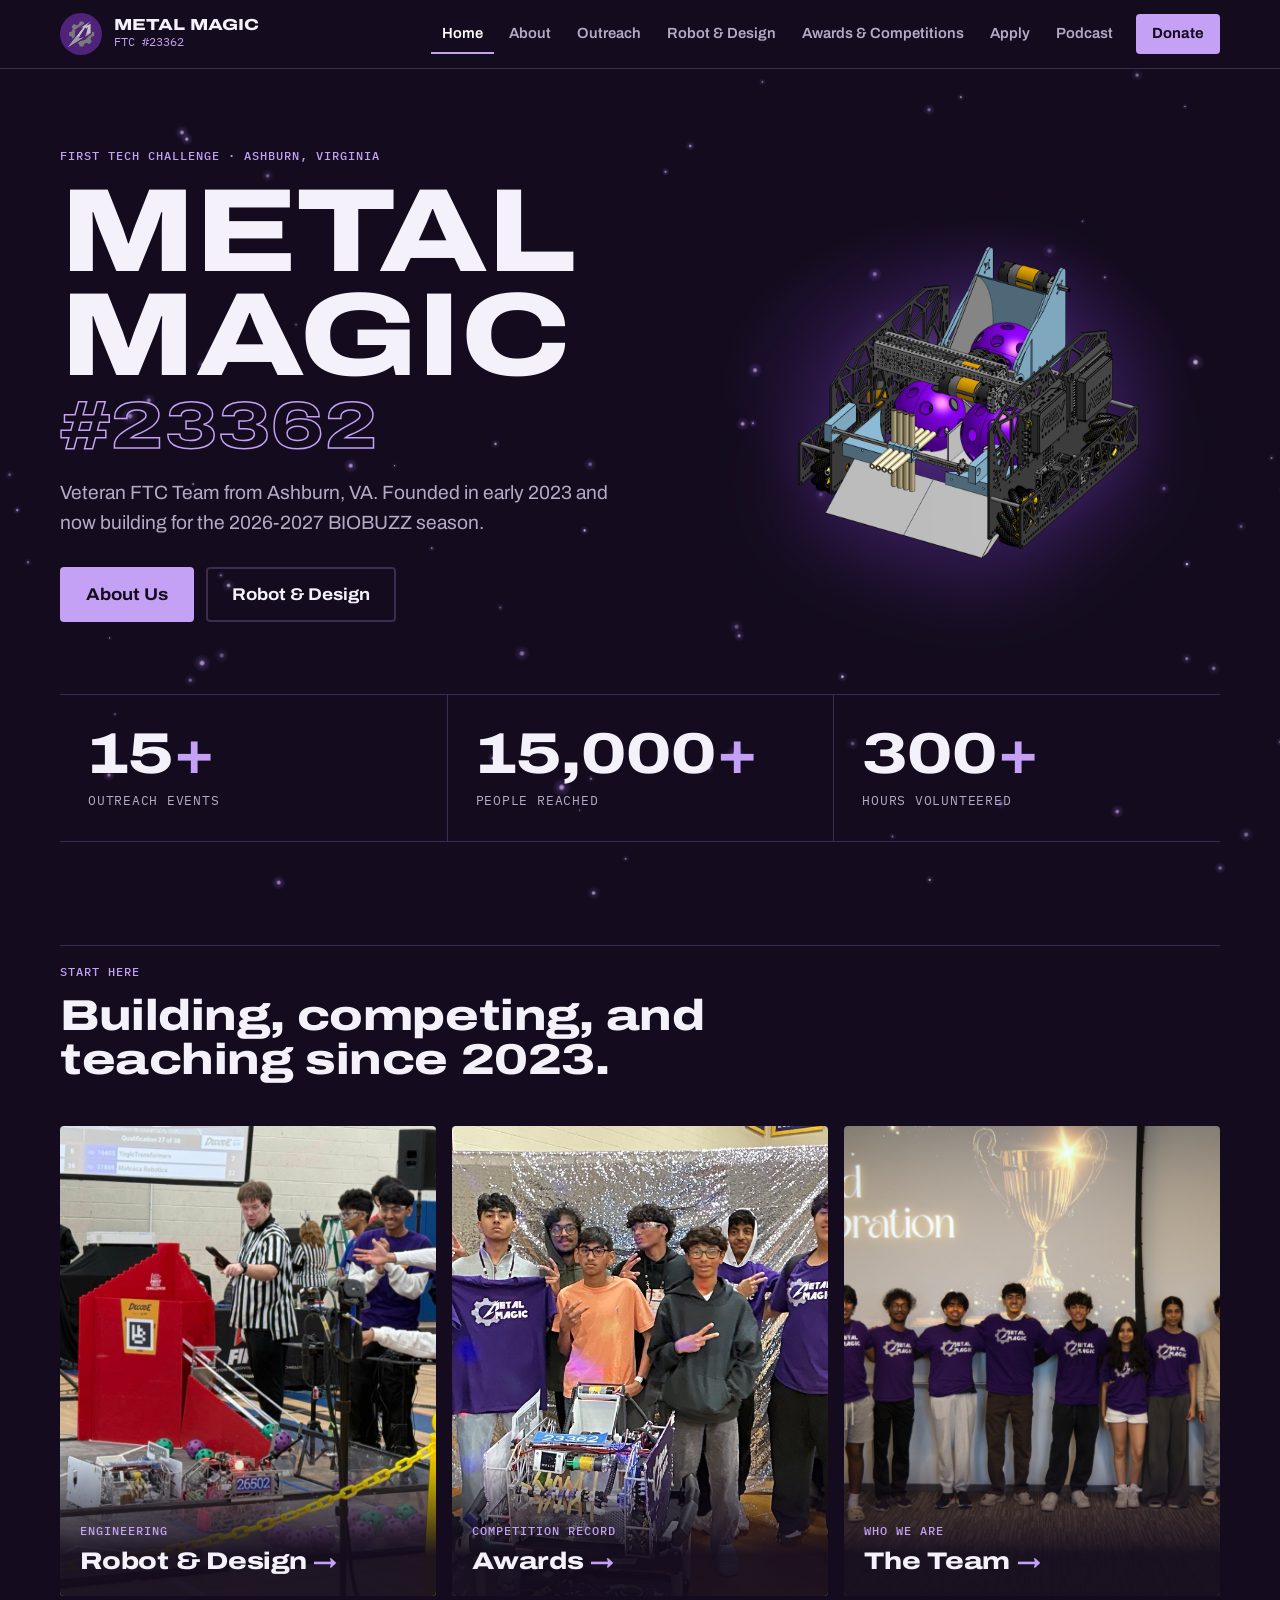
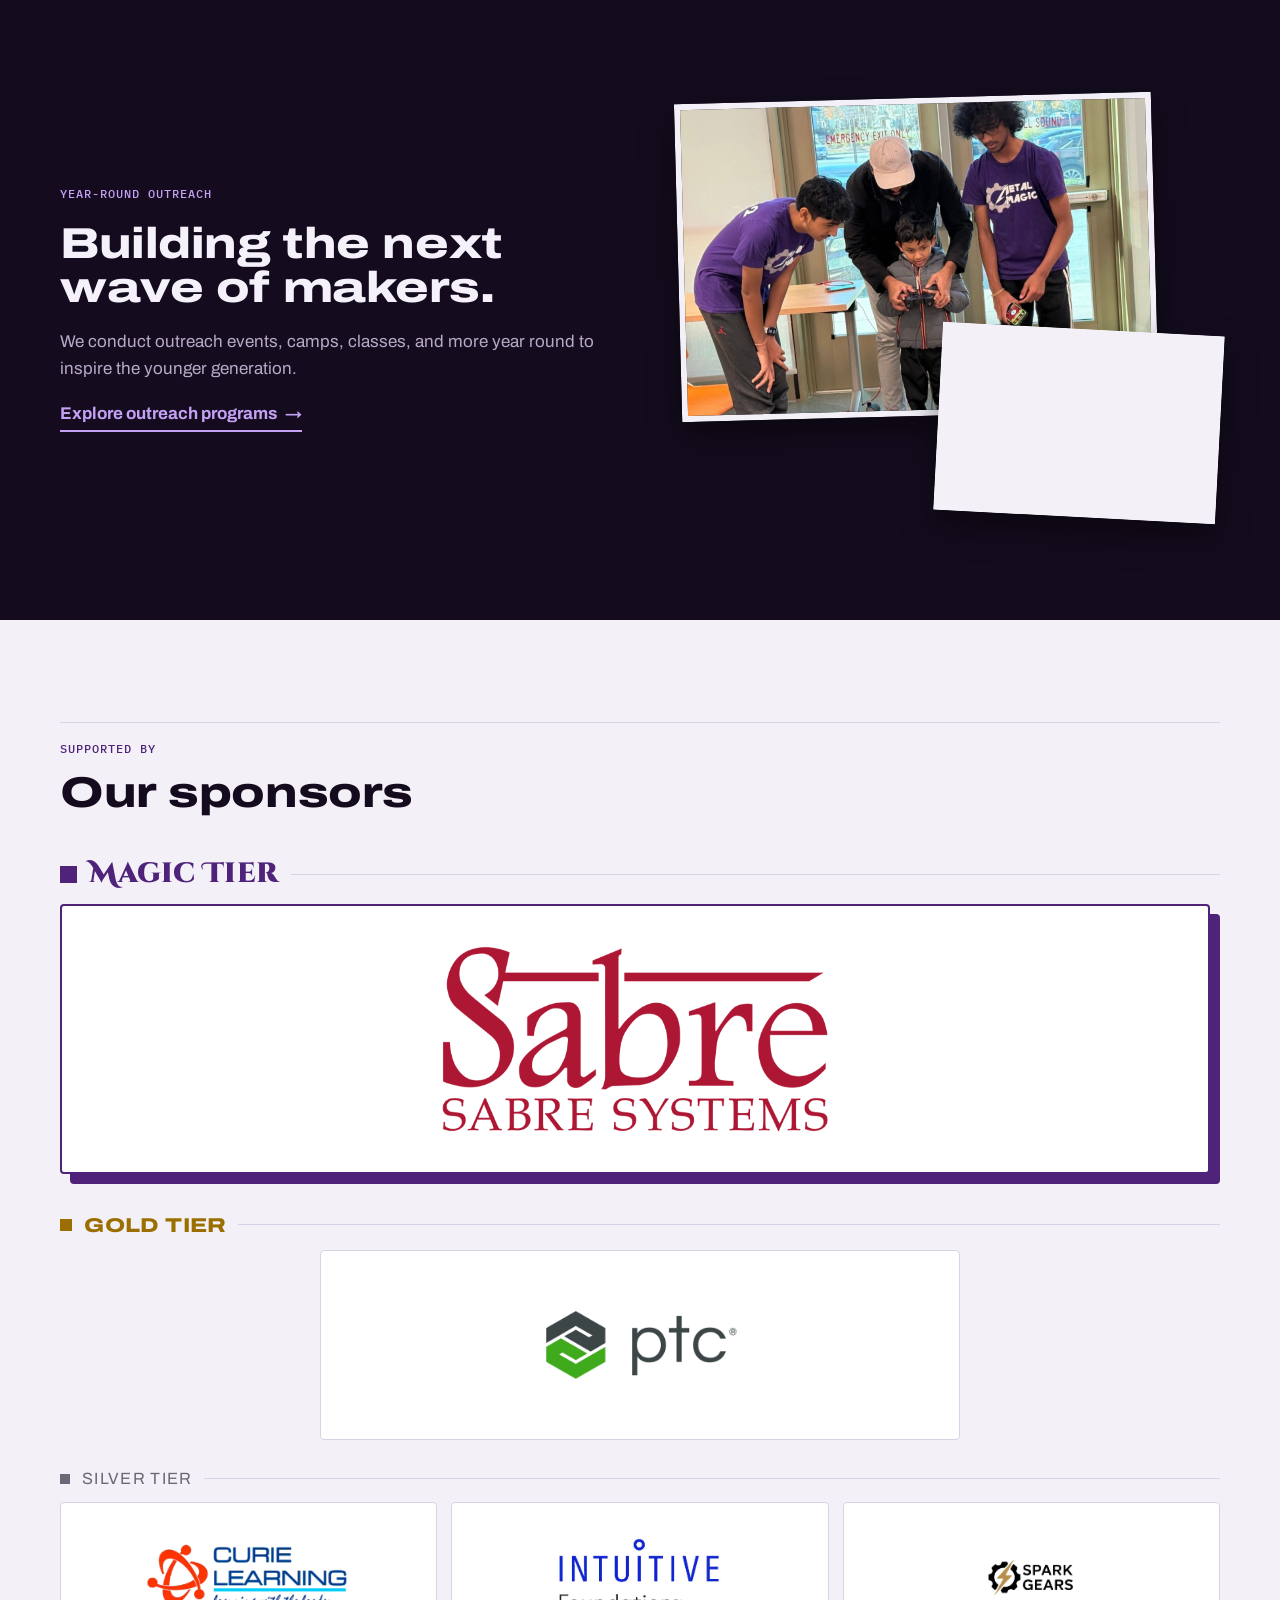
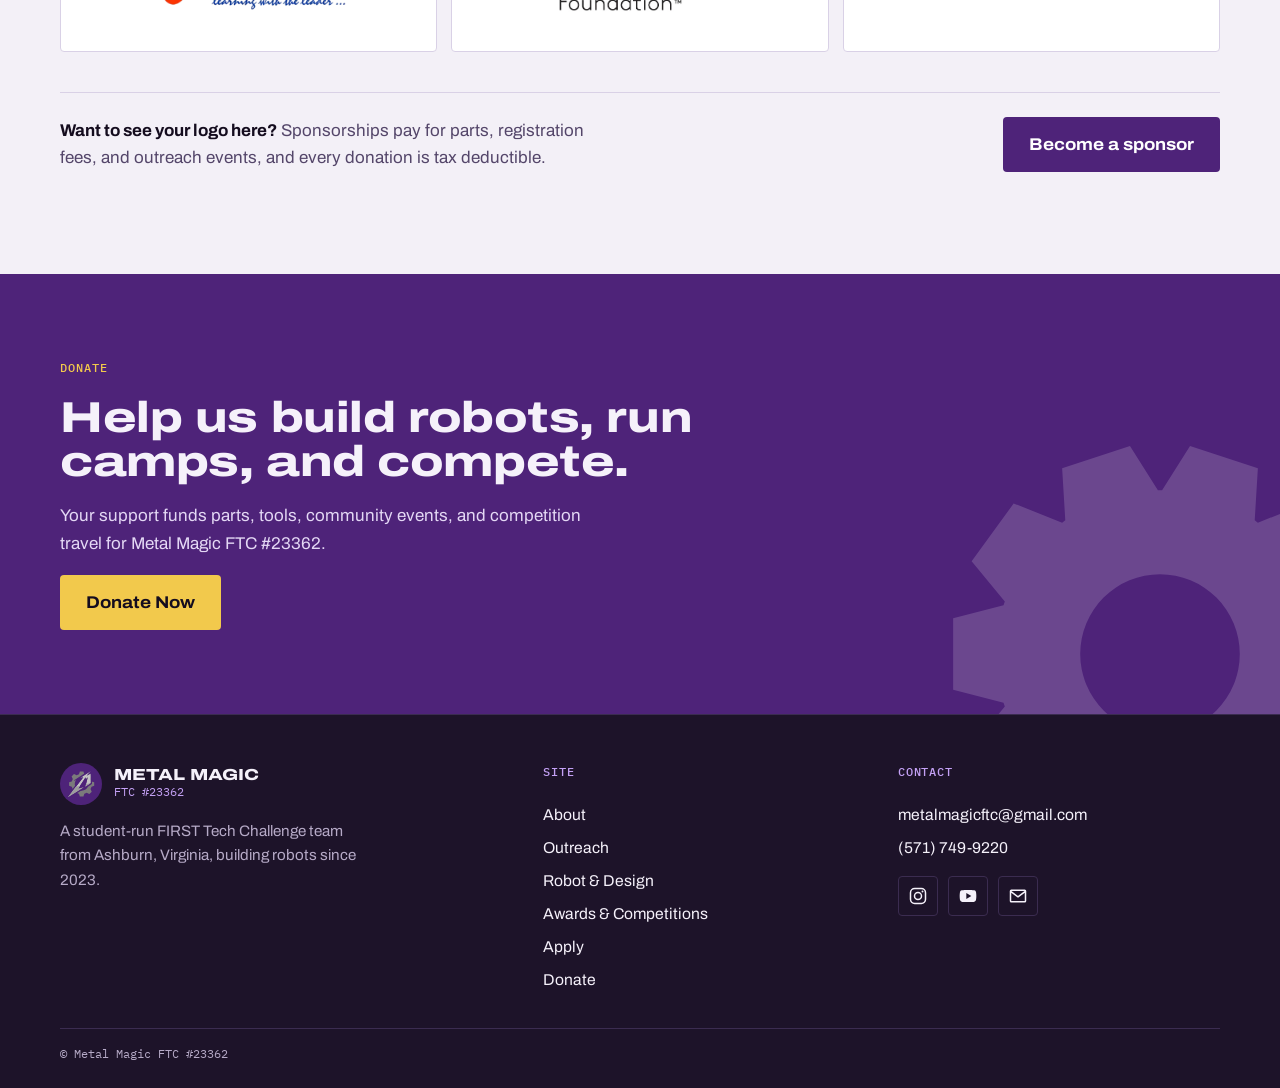
==== commit c7e25008: "sdf" ====
--- a/index.html
+++ b/index.html
@@ -6,7 +6,7 @@
     <title>Metal Magic FTC #23362</title>
     <link rel="preconnect" href="https://fonts.googleapis.com" />
     <link rel="preconnect" href="https://fonts.gstatic.com" crossorigin />
-    <link href="https://fonts.googleapis.com/css2?family=Archivo:wdth,wght@62..125,400..900&family=IBM+Plex+Mono:wght@400;500;600&display=swap" rel="stylesheet" />
+    <link href="https://fonts.googleapis.com/css2?family=Archivo:wdth,wght@62..125,400..900&family=IBM+Plex+Mono:wght@400;500;600&family=Cinzel+Decorative:wght@900&display=swap" rel="stylesheet" />
     <link rel="icon" href="favicon.svg" type="image/svg+xml" />
     <link rel="stylesheet" href="styles.css" />
 
--- a/styles.css
+++ b/styles.css
@@ -102,6 +102,10 @@
 .starfield-fixed {
   position: fixed;
   z-index: 0;
+  /* tallest viewport, so the canvas doesn't resize as a phone's address bar hides */
+  bottom: auto;
+  height: 100vh;
+  height: 100lvh;
 }
 
 main,
@@ -705,20 +709,16 @@
 .sponsor-tier-label {
   display: flex;
   align-items: center;
-  gap: 14px;
-  margin-bottom: 12px;
-  font-family: var(--mono);
-  font-size: 0.78rem;
-  font-weight: 600;
-  letter-spacing: 0.08em;
+  gap: 12px;
+  margin-bottom: 14px;
+  line-height: 1.1;
   text-transform: uppercase;
-  color: var(--brand);
 }
 
 .sponsor-tier-label::before {
   content: "";
-  width: 10px;
-  height: 10px;
+  width: 0.62em;
+  height: 0.62em;
   background: currentColor;
 }
 
@@ -729,12 +729,29 @@
   background: #d9d1e6;
 }
 
-.sponsor-tier-gold .sponsor-tier-label::before {
-  background: #d9a400;
-}
-
-.sponsor-tier-silver .sponsor-tier-label::before {
-  background: #9a96a3;
+/* Magic gets its own ornamental face; Gold uses the site's heading style, Silver the body style */
+.sponsor-tier-magic .sponsor-tier-label {
+  font-family: "Cinzel Decorative", Georgia, serif;
+  font-size: 1.75rem;
+  font-weight: 900;
+  letter-spacing: 0.02em;
+  text-transform: none;
+  color: var(--brand);
+}
+
+.sponsor-tier-gold .sponsor-tier-label {
+  font-size: 1.25rem;
+  font-weight: 800;
+  font-stretch: 125%;
+  letter-spacing: 0.01em;
+  color: #9a6f00;
+}
+
+.sponsor-tier-silver .sponsor-tier-label {
+  font-size: 1.02rem;
+  font-weight: 400;
+  letter-spacing: 0.08em;
+  color: #6c6877;
 }
 
 .sponsor-grid {
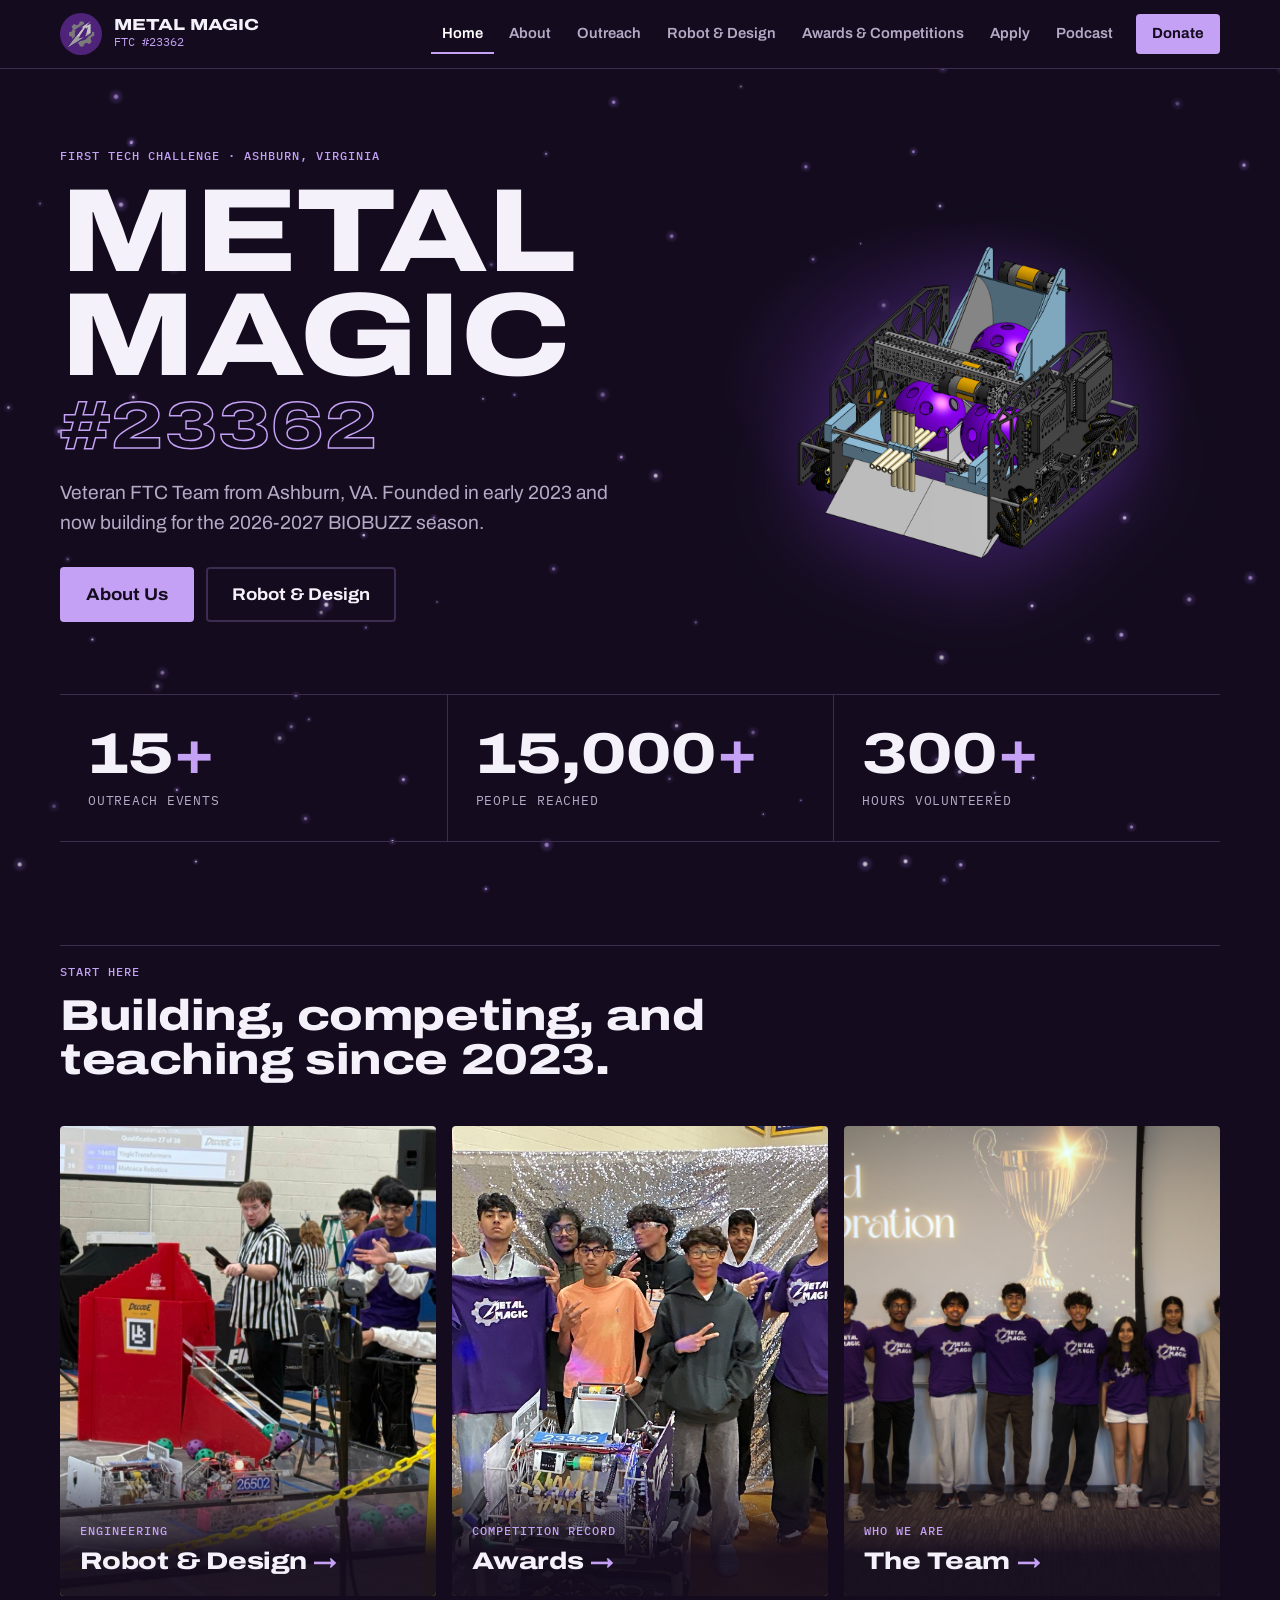
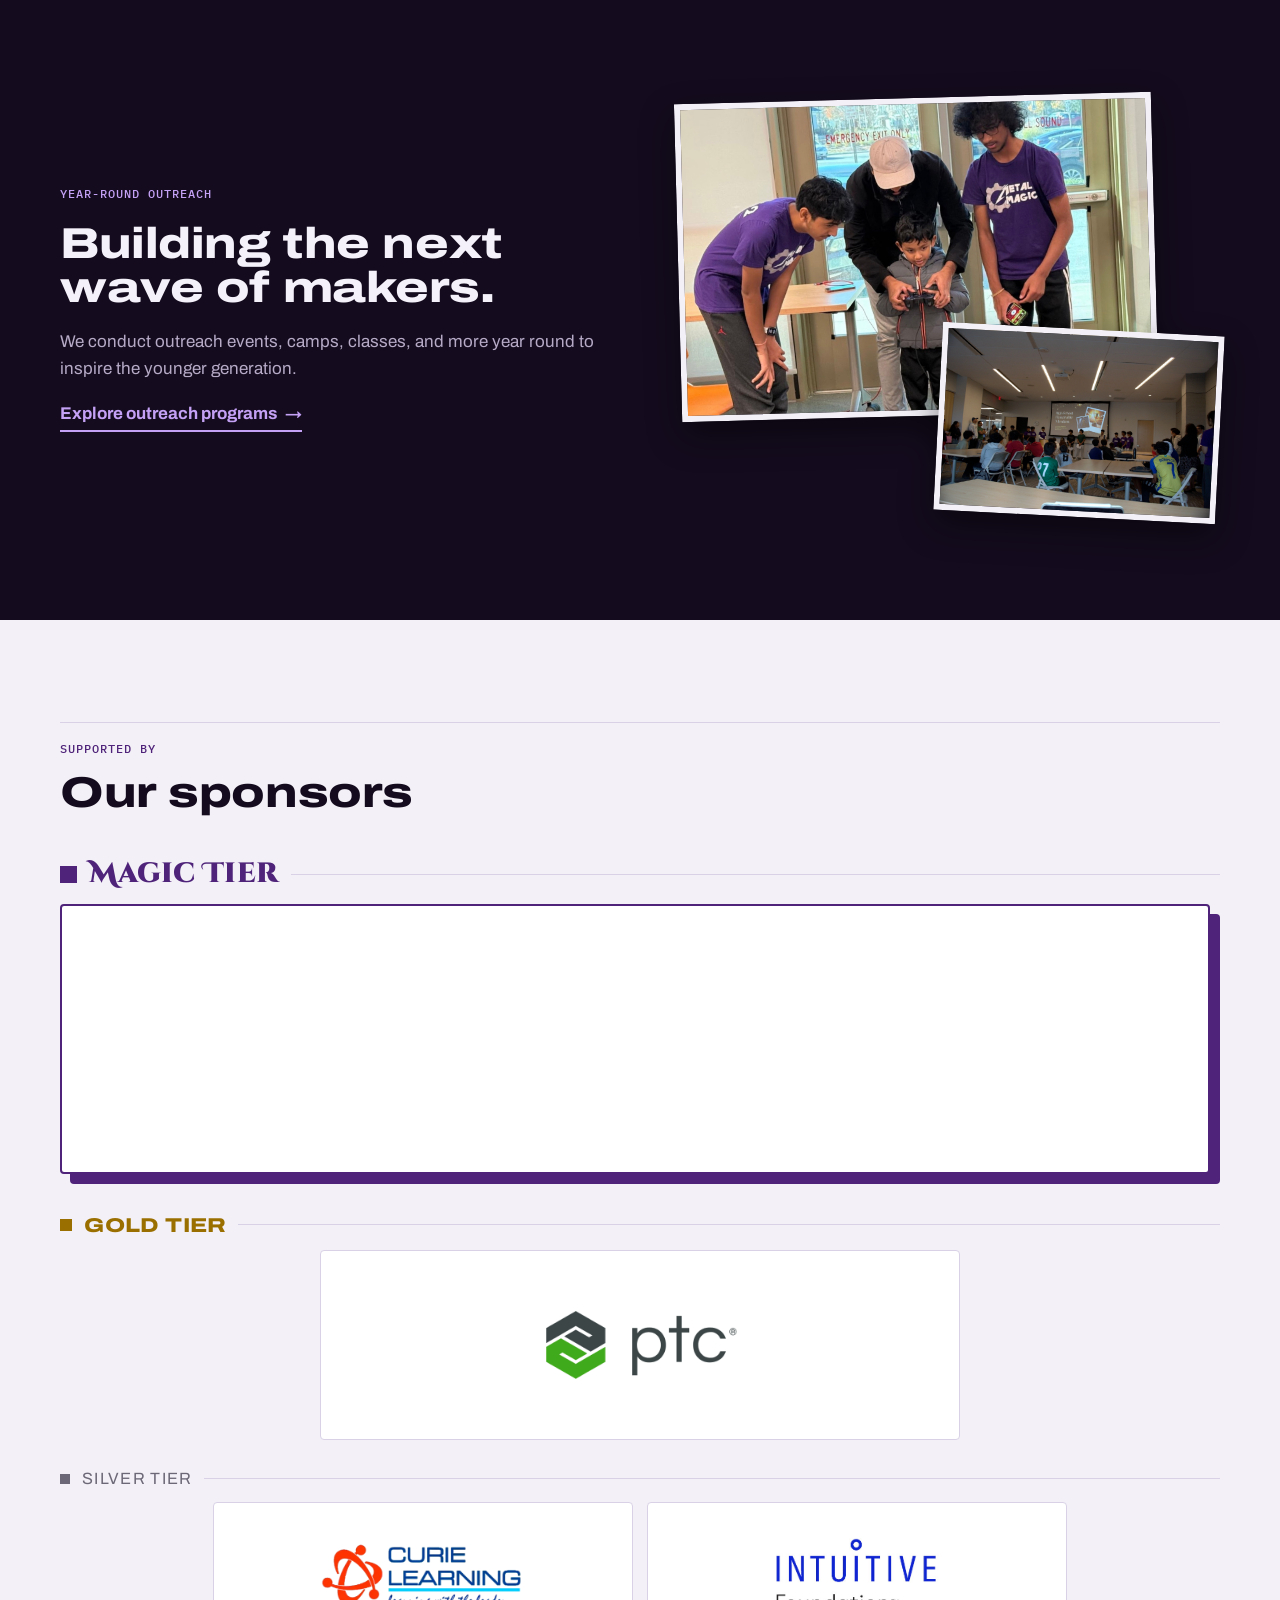
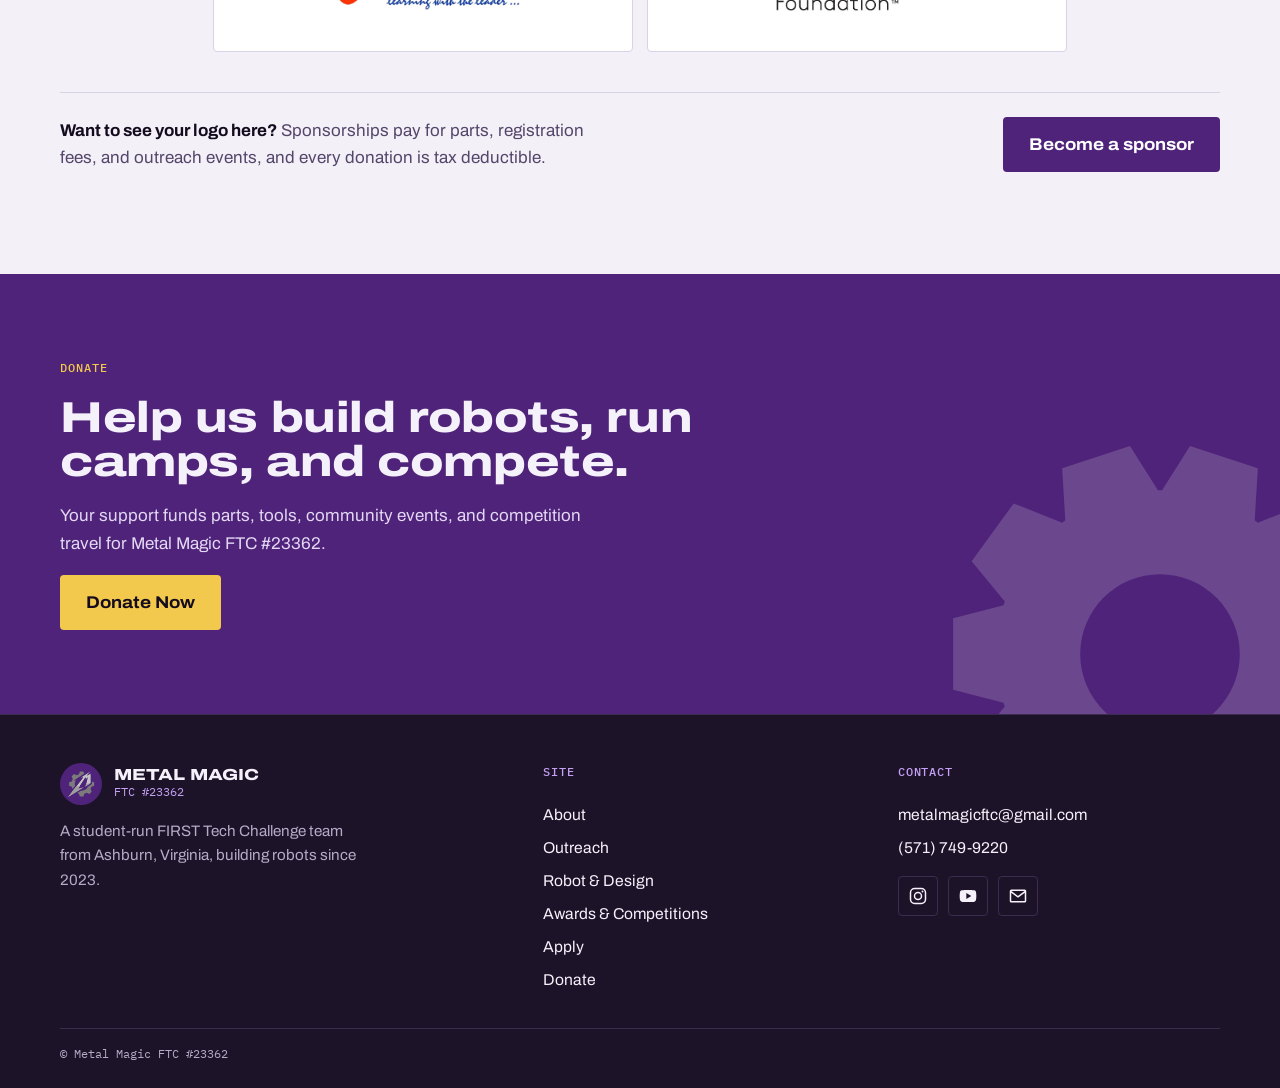
==== commit e4aecdd9: "kjhg" ====
--- a/index.html
+++ b/index.html
@@ -325,10 +325,6 @@
                 <img loading="lazy" decoding="async" src="assets/sponsors/intuitive-foundation.jpg" alt="Intuitive Foundation logo" />
                 <span class="sponsor-blurb"><strong>Intuitive Foundation</strong><span>Philanthropic foundation that funds medical research, STEM education, and healthcare training.</span></span>
               </a>
-              <a class="sponsor-card" href="https://www.sparkgearsinitiative.org/" target="_blank" rel="noreferrer">
-                <img loading="lazy" decoding="async" src="assets/sponsors/sparkgears.jpg" alt="Spark Gears Initiative logo" />
-                <span class="sponsor-blurb"><strong>Spark Gears Initiative</strong><span>Nonprofit that helps teams run accessible STEM programs with Arduino kits, course materials, and mentorship.</span></span>
-              </a>
             </div>
           </div>
           <div class="sponsor-cta">
--- a/styles.css
+++ b/styles.css
@@ -769,49 +769,60 @@
   justify-content: center;
 }
 
+/* Two Silver sponsors for now: a centered pair instead of a row with a gap */
+.sponsor-tier-silver .sponsor-grid {
+  grid-template-columns: repeat(2, minmax(0, 420px));
+  justify-content: center;
+}
+
+/* Logo and blurb share one grid cell, so the card is always tall enough for
+   whichever is bigger and the blurb can never be cut off. */
 .sponsor-card {
-  position: relative;
-  display: flex;
-  align-items: center;
-  justify-content: center;
+  display: grid;
   overflow: hidden;
   min-height: 150px;
-  padding: 22px;
   border: 1px solid #d9d1e6;
   border-radius: var(--radius);
   background: #fff;
 }
 
+.sponsor-card > * {
+  grid-area: 1 / 1;
+}
+
 .sponsor-card img {
+  place-self: center;
   width: auto;
+  max-width: calc(100% - 44px);
   max-height: 78px;
+  margin: 22px;
   object-fit: contain;
 }
 
 .sponsor-tier-magic .sponsor-card {
   min-height: 270px;
-  padding: 36px;
   border: 2px solid var(--brand);
   box-shadow: 10px 10px 0 var(--brand);
   margin: 0 10px 10px 0;
 }
 
 .sponsor-tier-magic .sponsor-card img {
+  max-width: calc(100% - 72px);
   max-height: 190px;
+  margin: 36px;
 }
 
 .sponsor-tier-gold .sponsor-card {
   min-height: 190px;
-  padding: 28px;
 }
 
 .sponsor-tier-gold .sponsor-card img {
+  max-width: calc(100% - 56px);
   max-height: 116px;
+  margin: 28px;
 }
 
 .sponsor-blurb {
-  position: absolute;
-  inset: 0;
   display: grid;
   align-content: center;
   justify-items: center;
@@ -837,6 +848,16 @@
   max-width: 46ch;
 }
 
+.sponsor-tier-silver .sponsor-blurb {
+  padding: 16px;
+  font-size: 0.86rem;
+  line-height: 1.4;
+}
+
+.sponsor-tier-silver .sponsor-blurb strong {
+  font-size: 0.95rem;
+}
+
 .sponsor-tier-magic .sponsor-blurb {
   background: var(--ink);
   font-size: 1.08rem;
@@ -1470,12 +1491,17 @@
   }
 
   .sponsor-tier-silver .sponsor-grid {
+    grid-template-columns: repeat(2, minmax(0, 1fr));
     gap: 8px;
   }
 
   .sponsor-tier-magic .sponsor-card {
     min-height: 190px;
-    padding: 24px;
+  }
+
+  .sponsor-tier-magic .sponsor-card img {
+    max-width: calc(100% - 48px);
+    margin: 24px;
   }
 
   .sponsor-tier-gold .sponsor-card {
@@ -1484,7 +1510,16 @@
 
   .sponsor-tier-silver .sponsor-card {
     min-height: 92px;
-    padding: 12px;
+  }
+
+  .sponsor-tier-silver .sponsor-card img {
+    max-width: calc(100% - 24px);
+    margin: 12px;
+  }
+
+  /* Three logos across leaves no room for a readable blurb */
+  .sponsor-blurb {
+    display: none;
   }
 
   .tabs-bar {
